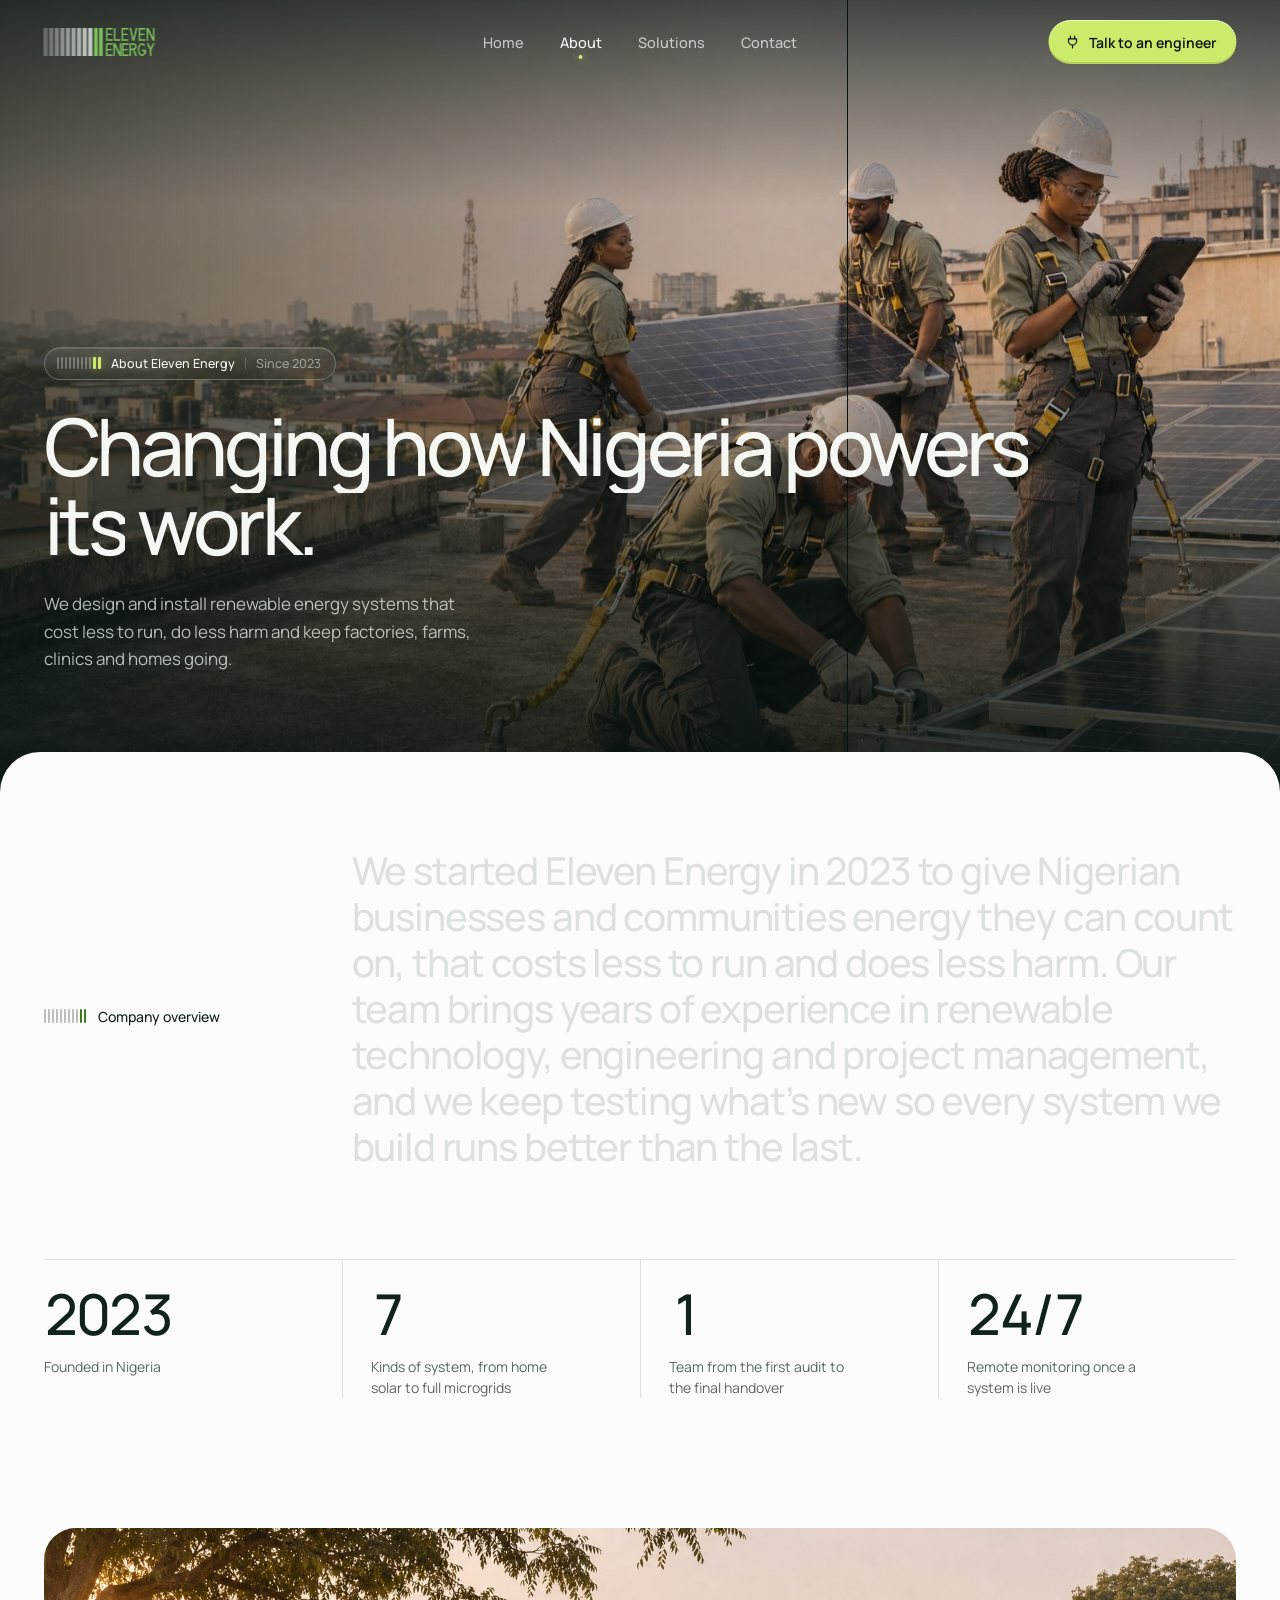
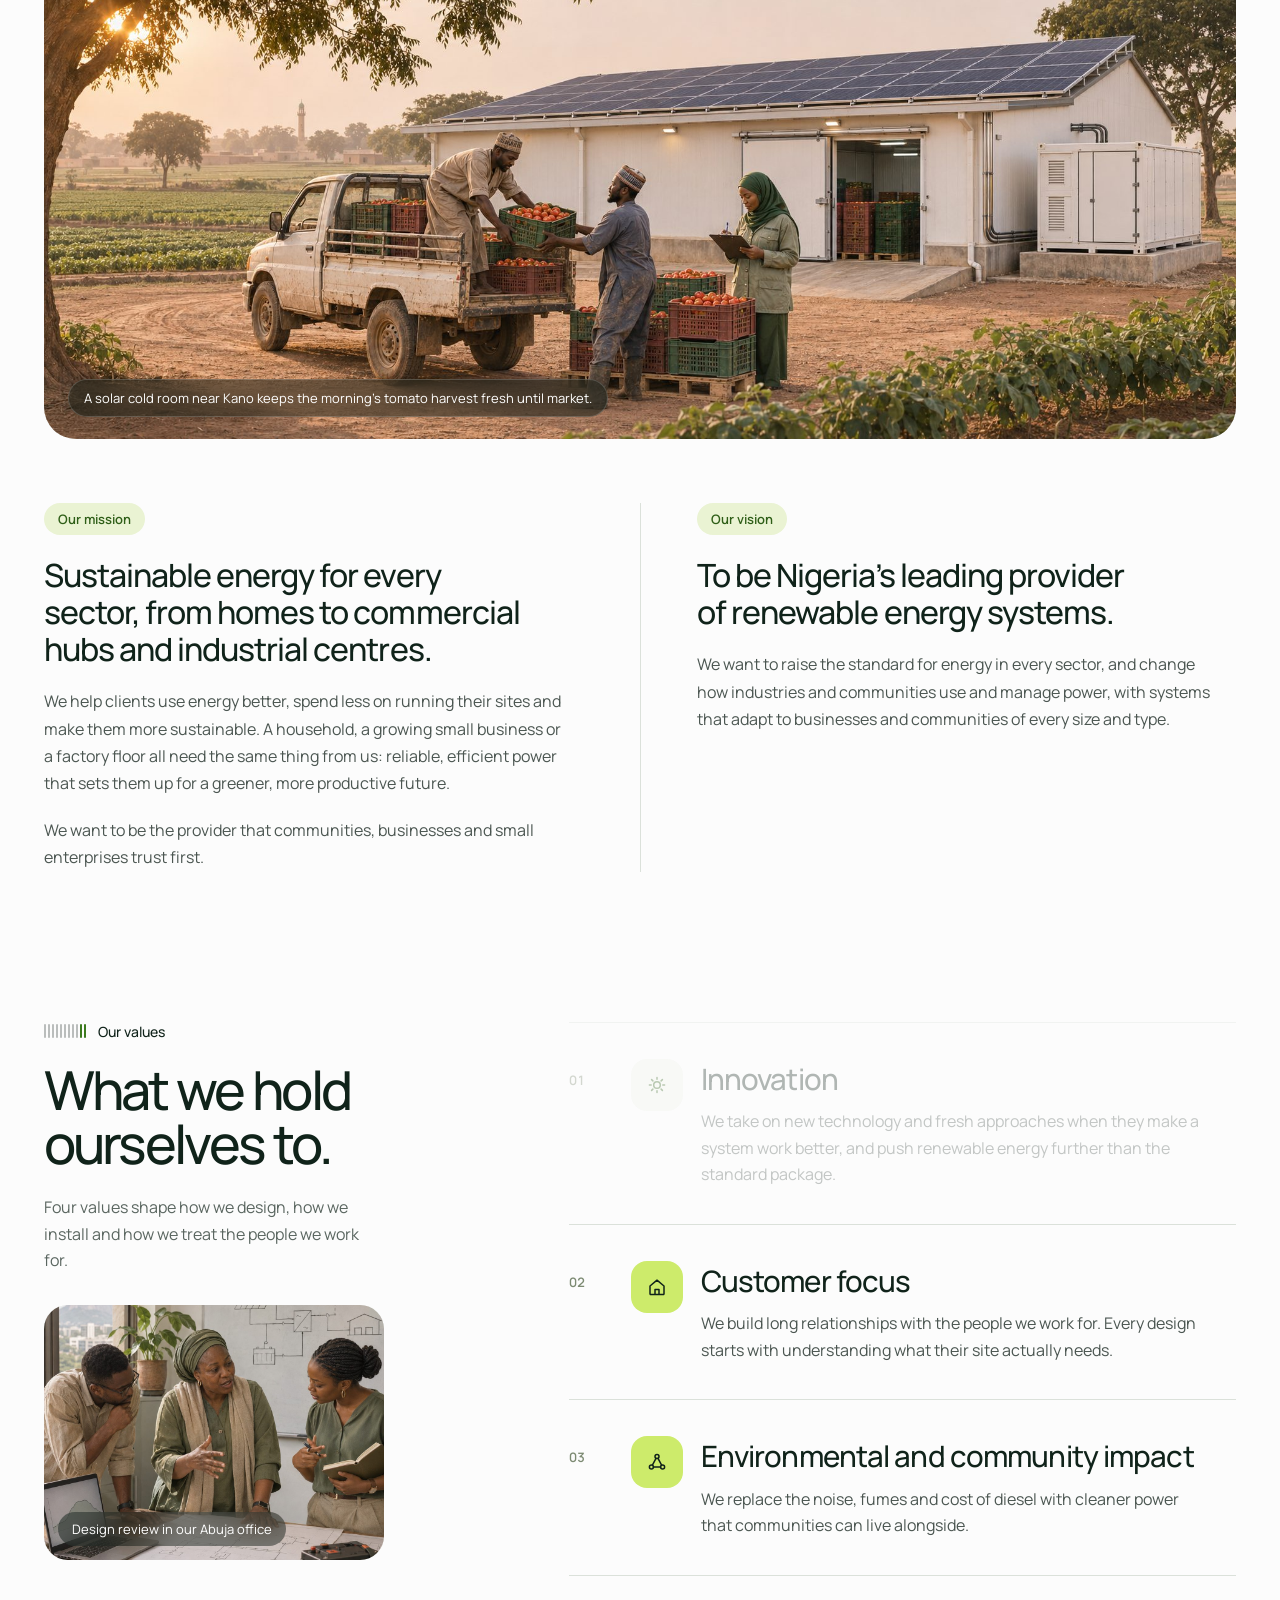
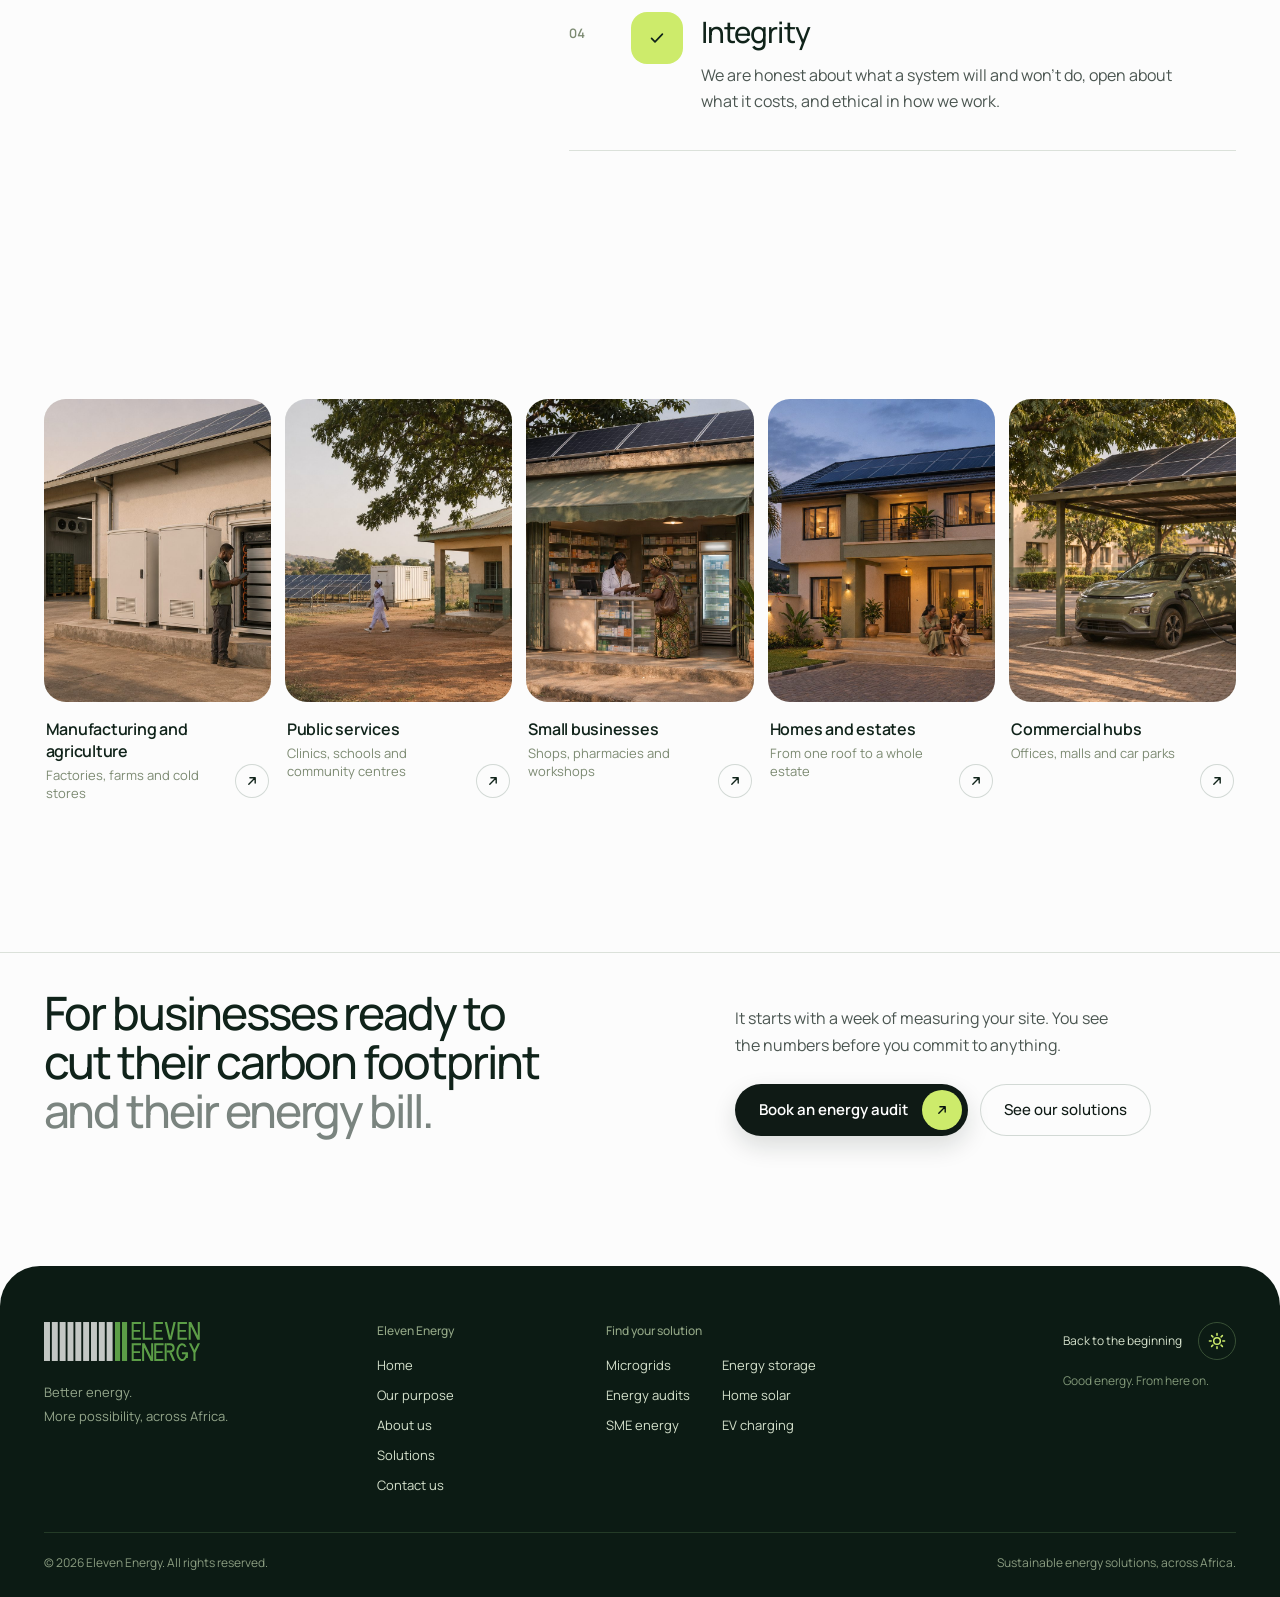
==== about.html @ 8464f704 "Add About and Solutions pages, contact modal and new photography - About page: company overview, mis" ====
<!doctype html>
<html lang="en">
<head>
  <meta charset="utf-8">
  <meta name="viewport" content="width=device-width, initial-scale=1">
  <title>About us · Eleven Energy</title>
  <meta name="description" content="Founded in 2023, Eleven Energy designs and installs renewable energy systems for homes, businesses and public services across Nigeria.">
  <link rel="icon" href="assets/favicon.svg" type="image/svg+xml">
  <link rel="preconnect" href="https://fonts.googleapis.com">
  <link rel="preconnect" href="https://fonts.gstatic.com" crossorigin>
  <link href="https://fonts.googleapis.com/css2?family=Manrope:wght@400;500;600;700&display=swap" rel="stylesheet">
  <link rel="stylesheet" href="styles.css">
</head>
<body class="sub">

  <!-- Icons: one stroke family on a 20px grid -->
  <svg width="0" height="0" style="position:absolute" aria-hidden="true">
    <defs>
      <symbol id="i-sun" viewBox="0 0 20 20"><circle cx="10" cy="10" r="3.3" fill="none" stroke="currentColor" stroke-width="1.5"/><path d="M10 2.4v1.8M10 15.8v1.8M2.4 10h1.8M15.8 10h1.8M4.6 4.6l1.3 1.3M14.1 14.1l1.3 1.3M4.6 15.4l1.3-1.3M14.1 5.9l1.3-1.3" fill="none" stroke="currentColor" stroke-width="1.5" stroke-linecap="round"/></symbol>
      <symbol id="i-battery" viewBox="0 0 20 20"><rect x="2.6" y="5.8" width="13" height="8.4" rx="2.2" fill="none" stroke="currentColor" stroke-width="1.5"/><path d="M17.6 8.7v2.6M5.6 8.6v2.8M8.2 8.6v2.8M10.8 8.6v2.8" stroke="currentColor" stroke-width="1.5" stroke-linecap="round"/></symbol>
      <symbol id="i-home" viewBox="0 0 20 20"><path d="M3 9 10 3.2 17 9v7.8a.8.8 0 0 1-.8.8H3.8a.8.8 0 0 1-.8-.8V9Z M8 17.6v-5h4v5" fill="none" stroke="currentColor" stroke-width="1.5" stroke-linejoin="round"/></symbol>
      <symbol id="i-plug" viewBox="0 0 20 20"><path d="M7.4 2.6v3.6M12.6 2.6v3.6M5 6.2h10v2.6a5 5 0 0 1-10 0V6.2ZM10 13.8v3.6" fill="none" stroke="currentColor" stroke-width="1.5" stroke-linecap="round" stroke-linejoin="round"/></symbol>
      <symbol id="i-grid" viewBox="0 0 20 20"><circle cx="10" cy="4.6" r="2" fill="none" stroke="currentColor" stroke-width="1.5"/><circle cx="4.4" cy="15" r="2" fill="none" stroke="currentColor" stroke-width="1.5"/><circle cx="15.6" cy="15" r="2" fill="none" stroke="currentColor" stroke-width="1.5"/><path d="M9 6.4 5.4 13.2M11 6.4l3.6 6.8M6.4 15h7.2" fill="none" stroke="currentColor" stroke-width="1.5" stroke-linecap="round"/></symbol>
      <symbol id="i-building" viewBox="0 0 20 20"><path d="M3.4 17.4V5.2l6.4-2.6v14.8M9.8 7.4h6.8v10M2.2 17.4h15.6M6 7.6v.01M6 10.4v.01M6 13.2v.01M13 10.4v.01M13 13.2v.01" fill="none" stroke="currentColor" stroke-width="1.5" stroke-linecap="round" stroke-linejoin="round"/></symbol>
      <symbol id="i-clipboard" viewBox="0 0 20 20"><rect x="4" y="3.6" width="12" height="14" rx="2.2" fill="none" stroke="currentColor" stroke-width="1.5"/><path d="M7.4 3.6V2.4h5.2v1.2M7 9.2h6M7 12.4h3.8" fill="none" stroke="currentColor" stroke-width="1.5" stroke-linecap="round"/></symbol>
      <symbol id="i-store" viewBox="0 0 20 20"><path d="M3 7.6 4.4 3h11.2L17 7.6M3 7.6h14M3 7.6a2.3 2.3 0 0 0 4.66 0 2.33 2.33 0 0 0 4.67 0A2.33 2.33 0 0 0 17 7.6M4.2 10v7.4h11.6V10M8.2 17.4v-4h3.6v4" fill="none" stroke="currentColor" stroke-width="1.5" stroke-linecap="round" stroke-linejoin="round"/></symbol>
      <symbol id="i-arrow" viewBox="0 0 20 20"><path d="M6 14 14 6M7.4 6H14v6.6" fill="none" stroke="currentColor" stroke-width="1.7" stroke-linecap="round" stroke-linejoin="round"/></symbol>
      <symbol id="i-chevron" viewBox="0 0 20 20"><path d="m6 8 4 4 4-4" fill="none" stroke="currentColor" stroke-width="1.6" stroke-linecap="round" stroke-linejoin="round"/></symbol>
      <symbol id="i-close" viewBox="0 0 20 20"><path d="m5.5 5.5 9 9M14.5 5.5l-9 9" fill="none" stroke="currentColor" stroke-width="1.6" stroke-linecap="round"/></symbol>
      <symbol id="i-menu" viewBox="0 0 20 20"><path d="M4 7.5h12M4 12.5h8" fill="none" stroke="currentColor" stroke-width="1.6" stroke-linecap="round"/></symbol>
      <symbol id="i-phone" viewBox="0 0 20 20"><path d="M6.2 2.8H4.4a1.4 1.4 0 0 0-1.4 1.5c.6 7 5.7 12.1 12.7 12.7a1.4 1.4 0 0 0 1.5-1.4v-1.8a1 1 0 0 0-.7-1l-2.6-.9a1 1 0 0 0-1.1.3l-1 1.2a10 10 0 0 1-4.6-4.6l1.2-1a1 1 0 0 0 .3-1.1l-.9-2.6a1 1 0 0 0-1-.7Z" fill="none" stroke="currentColor" stroke-width="1.5" stroke-linejoin="round"/></symbol>
      <symbol id="i-chat" viewBox="0 0 20 20"><path d="M10 3.2a6.8 6.8 0 0 0-5.9 10.2L3.2 16.8l3.5-.9A6.8 6.8 0 1 0 10 3.2Z" fill="none" stroke="currentColor" stroke-width="1.5" stroke-linejoin="round"/><path d="M7.6 8.4c.3 1.6 1.9 3.3 3.8 3.9" fill="none" stroke="currentColor" stroke-width="1.5" stroke-linecap="round"/></symbol>
      <symbol id="i-mail" viewBox="0 0 20 20"><rect x="2.8" y="4.4" width="14.4" height="11.2" rx="2.2" fill="none" stroke="currentColor" stroke-width="1.5"/><path d="m3.6 5.6 6.4 5 6.4-5" fill="none" stroke="currentColor" stroke-width="1.5" stroke-linecap="round" stroke-linejoin="round"/></symbol>
      <symbol id="i-check" viewBox="0 0 20 20"><path d="m4.6 10.4 3.4 3.4 7.4-7.6" fill="none" stroke="currentColor" stroke-width="1.7" stroke-linecap="round" stroke-linejoin="round"/></symbol>
    </defs>
  </svg>

  <section class="ph ph--stack" id="top" aria-labelledby="phTitle">
    <div class="ph-art"><img src="assets/about-crew.jpg" alt="An Eleven Energy crew in harnesses installing solar panels on a Lagos rooftop" style="object-position:72% 40%"></div>
    <div class="ph-shade" aria-hidden="true"></div>
    <!-- ── Navigation ── -->
    <header class="nav" id="nav">
      <div class="bar" id="bar">
        <a class="brand" href="index.html" aria-label="Eleven Energy home"><svg class="logo-mark" viewBox="0 0 183.25 46.20" aria-hidden="true" focusable="false">
      <rect x="0.00" y="0" width="7.0" height="46.20" fill="#E2EAE4" fill-opacity="0.30"/>
      <rect x="9.20" y="0" width="7.0" height="46.20" fill="#E2EAE4" fill-opacity="0.36"/>
      <rect x="18.40" y="0" width="7.0" height="46.20" fill="#E2EAE4" fill-opacity="0.43"/>
      <rect x="27.60" y="0" width="7.0" height="46.20" fill="#E2EAE4" fill-opacity="0.49"/>
      <rect x="36.80" y="0" width="7.0" height="46.20" fill="#E2EAE4" fill-opacity="0.56"/>
      <rect x="46.00" y="0" width="7.0" height="46.20" fill="#E2EAE4" fill-opacity="0.62"/>
      <rect x="55.20" y="0" width="7.0" height="46.20" fill="#E2EAE4" fill-opacity="0.69"/>
      <rect x="64.40" y="0" width="7.0" height="46.20" fill="#E2EAE4" fill-opacity="0.76"/>
      <rect x="73.60" y="0" width="7.0" height="46.20" fill="#E2EAE4" fill-opacity="0.82"/>
      <rect x="83.40" y="0" width="6.0" height="46.20" fill="#7CC35E"/>
      <rect x="91.60" y="0" width="6.0" height="46.20" fill="#7CC35E"/>
      <path fill="#7CC35E" d="M103.00,0.00h2.35v21.00h-2.35zM103.00,0.00h11.00v2.35h-11.00zM103.00,9.32h9.80v2.35h-9.80zM103.00,18.65h11.00v2.35h-11.00zM116.10,0.00h2.35v21.00h-2.35zM116.10,18.65h10.50v2.35h-10.50zM128.70,0.00h2.35v21.00h-2.35zM128.70,0.00h11.00v2.35h-11.00zM128.70,9.32h9.80v2.35h-9.80zM128.70,18.65h11.00v2.35h-11.00zM141.80,0.00 L144.45,0.00 L148.30,16.80 L152.15,0.00 L154.80,0.00 L149.82,21.00 L146.77,21.00zM156.90,0.00h2.35v21.00h-2.35zM156.90,0.00h11.00v2.35h-11.00zM156.90,9.32h9.80v2.35h-9.80zM156.90,18.65h11.00v2.35h-11.00zM170.00,0.00h2.35v21.00h-2.35zM180.65,0.00h2.35v21.00h-2.35zM170.00,0.00 L172.95,0.00 L183.00,21.00 L180.05,21.00zM103.00,25.20h2.35v21.00h-2.35zM103.00,25.20h11.00v2.35h-11.00zM103.00,34.53h9.80v2.35h-9.80zM103.00,43.85h11.00v2.35h-11.00zM115.25,25.20h2.35v21.00h-2.35zM125.90,25.20h2.35v21.00h-2.35zM115.25,25.20 L118.20,25.20 L128.25,46.20 L125.30,46.20zM129.50,25.20h2.35v21.00h-2.35zM129.50,25.20h11.00v2.35h-11.00zM129.50,34.53h9.80v2.35h-9.80zM129.50,43.85h11.00v2.35h-11.00zM141.75,25.20h2.35v21.00h-2.35zM147.00,35.92 L149.75,35.92 L154.25,46.20 L151.50,46.20zM166.65,35.90h2.35v6.71h-2.35zM162.05,35.90h6.95v2.35h-6.95zM170.25,25.20 L172.90,25.20 L176.75,33.10 L180.60,25.20 L183.25,25.20 L177.93,36.30 L177.93,46.20 L175.57,46.20 L175.57,36.30z"/>
      <path fill="none" stroke="#7CC35E" stroke-width="2.35" stroke-linejoin="miter" d="M144.10,26.38 H148.19 A4.29,4.29 0 0 1 148.19,34.95 H144.10 M166.39,29.46 A5.58,9.32 0 1 0 167.82,36.70"/>
    </svg></a>

        <nav class="links" id="dock" aria-label="Primary">
          <span class="lens" id="lens" aria-hidden="true"></span>
          <a href="index.html" class="dock-link">Home</a>
          <a href="about.html" class="dock-link is-active" aria-current="page">About</a>
          <a href="solutions.html" class="dock-link">Solutions</a>
          <button class="dock-link" type="button" data-open-modal="contact">Contact</button>
        </nav>

        <div class="nav-end">
          <button class="plug-btn" type="button" data-open-modal="contact"><span class="plug-ico"><svg class="ico ico-16"><use href="#i-plug"/></svg></span><span class="plug-label">Talk to an engineer</span></button>
          <button class="burger" type="button" id="burger" aria-label="Open menu" aria-expanded="false"><svg class="ico"><use href="#i-menu"/></svg></button>
        </div>
      </div>
    </header>

    <div class="ph-copy">
      <div>
        <p class="tag reveal" style="--d:0"><span class="tag-mark" aria-hidden="true"><i></i><i></i><i></i><i></i><i></i><i></i><i></i><i></i><i></i><i></i><i></i></span><span>About Eleven Energy</span><span class="tag-sep" aria-hidden="true"></span><span class="tag-soft">Since 2023</span></p>
        <h1 class="ph-title words" id="phTitle">Changing how Nigeria powers its work.</h1>
      </div>
      <p class="ph-lede reveal" style="--d:3">We design and install renewable energy systems that cost less to run, do less harm and keep factories, farms, clinics and homes going.</p>
    </div>
  </section>
  <main class="page">

    <section class="ab-intro" aria-labelledby="abIntroTitle">
      <div class="wrap">
        <div class="ab-intro-grid">
          <p class="purpose-eyebrow rise"><span class="about-bars" aria-hidden="true"><i></i><i></i><i></i><i></i><i></i><i></i><i></i><i></i><i></i><i></i><i></i></span>Company overview</p>
          <h2 id="abIntroTitle" class="ab-statement scrub">We started Eleven Energy in 2023 to give Nigerian businesses and communities energy they can count on, that costs less to run and does less harm. <span>Our team brings years of experience in renewable technology, engineering and project management, and we keep testing what’s new so every system we build runs better than the last.</span></h2>
        </div>
        <dl class="ab-facts">
          <div class="rise" style="--d:0"><dt>2023</dt><dd>Founded in Nigeria</dd></div><div class="rise" style="--d:1"><dt>7</dt><dd>Kinds of system, from home solar to full microgrids</dd></div><div class="rise" style="--d:2"><dt>1</dt><dd>Team from the first audit to the final handover</dd></div><div class="rise" style="--d:3"><dt>24/7</dt><dd>Remote monitoring once a system is live</dd></div>
        </dl>
      </div>
    </section>

    <section class="ab-mv" aria-label="Mission and vision">
      <div class="wrap">
        <figure class="ab-band rise">
          <img src="assets/about-farm.jpg" alt="Farmers unloading tomato crates at a solar-powered cold-storage hub near Kano" loading="lazy">
          <figcaption>A solar cold room near Kano keeps the morning’s tomato harvest fresh until market.</figcaption>
        </figure>
        <div class="ab-mv-grid">
          <article class="ab-mv-item rise">
            <p class="ab-pill">Our mission</p>
            <h2>Sustainable energy for every sector, from homes to commercial hubs and industrial centres.</h2>
            <p>We help clients use energy better, spend less on running their sites and make them more sustainable. A household, a growing small business or a factory floor all need the same thing from us: reliable, efficient power that sets them up for a greener, more productive future.</p>
            <p>We want to be the provider that communities, businesses and small enterprises trust first.</p>
          </article>
          <article class="ab-mv-item rise" style="--d:1">
            <p class="ab-pill">Our vision</p>
            <h2>To be Nigeria’s leading provider of renewable energy systems.</h2>
            <p>We want to raise the standard for energy in every sector, and change how industries and communities use and manage power, with systems that adapt to businesses and communities of every size and type.</p>
          </article>
        </div>
      </div>
    </section>

    <section class="ab-values" aria-labelledby="abValuesTitle">
      <div class="wrap ab-values-grid">
        <div class="ab-values-head">
          <p class="purpose-eyebrow"><span class="about-bars" aria-hidden="true"><i></i><i></i><i></i><i></i><i></i><i></i><i></i><i></i><i></i><i></i><i></i></span>Our values</p>
          <h2 id="abValuesTitle">What we hold ourselves to.</h2>
          <p>Four values shape how we design, how we install and how we treat the people we work for.</p>
          <figure class="ab-team"><img src="assets/about-office.jpg" alt="Three Eleven Energy engineers working through a solar and battery design in the Abuja office" loading="lazy"><figcaption>Design review in our Abuja office</figcaption></figure>
        </div>
        <ol class="ab-values-list">
          <li class="val"><span class="val-num">01</span><span class="val-ico"><svg class="ico" aria-hidden="true"><use href="#i-sun"/></svg></span><div><h3>Innovation</h3><p>We take on new technology and fresh approaches when they make a system work better, and push renewable energy further than the standard package.</p></div></li><li class="val"><span class="val-num">02</span><span class="val-ico"><svg class="ico" aria-hidden="true"><use href="#i-home"/></svg></span><div><h3>Customer focus</h3><p>We build long relationships with the people we work for. Every design starts with understanding what their site actually needs.</p></div></li><li class="val"><span class="val-num">03</span><span class="val-ico"><svg class="ico" aria-hidden="true"><use href="#i-grid"/></svg></span><div><h3>Environmental and community impact</h3><p>We replace the noise, fumes and cost of diesel with cleaner power that communities can live alongside.</p></div></li><li class="val"><span class="val-num">04</span><span class="val-ico"><svg class="ico" aria-hidden="true"><use href="#i-check"/></svg></span><div><h3>Integrity</h3><p>We are honest about what a system will and won’t do, open about what it costs, and ethical in how we work.</p></div></li>
        </ol>
      </div>
    </section>

    <section class="ab-sectors" aria-labelledby="abSectorsTitle">
      <div class="wrap">
        <div class="ab-sectors-head">
          <h2 id="abSectorsTitle" class="words">Where our work goes.</h2>
          <p class="rise">The same engineers design for a single rooftop and a whole industrial site.</p>
        </div>
      </div>
      <div class="ab-sector-row">
        <a class="ab-sector rise" style="--d:0" href="solutions.html#storage"><span class="ab-sector-img"><img src="assets/sol-storage.jpg" alt="Battery cabinets beside a cold-storage warehouse in Lagos" style="object-position:60% 50%" loading="lazy"></span><span class="ab-sector-txt"><b>Manufacturing and agriculture</b><small>Factories, farms and cold stores</small></span><span class="ab-sector-go" aria-hidden="true"><svg class="ico ico-16" aria-hidden="true"><use href="#i-arrow"/></svg></span></a><a class="ab-sector rise" style="--d:1" href="solutions.html#microgrids"><span class="ab-sector-img"><img src="assets/sol-microgrids.jpg" alt="A rural clinic in northern Nigeria with a solar microgrid" style="object-position:62% 50%" loading="lazy"></span><span class="ab-sector-txt"><b>Public services</b><small>Clinics, schools and community centres</small></span><span class="ab-sector-go" aria-hidden="true"><svg class="ico ico-16" aria-hidden="true"><use href="#i-arrow"/></svg></span></a><a class="ab-sector rise" style="--d:2" href="solutions.html#sme"><span class="ab-sector-img"><img src="assets/sol-sme.jpg" alt="A pharmacy in Ibadan running on rooftop solar" style="object-position:62% 50%" loading="lazy"></span><span class="ab-sector-txt"><b>Small businesses</b><small>Shops, pharmacies and workshops</small></span><span class="ab-sector-go" aria-hidden="true"><svg class="ico ico-16" aria-hidden="true"><use href="#i-arrow"/></svg></span></a><a class="ab-sector rise" style="--d:3" href="solutions.html#home"><span class="ab-sector-img"><img src="assets/sol-home.jpg" alt="A family home in Lekki with rooftop solar at dusk" style="object-position:50% 50%" loading="lazy"></span><span class="ab-sector-txt"><b>Homes and estates</b><small>From one roof to a whole estate</small></span><span class="ab-sector-go" aria-hidden="true"><svg class="ico ico-16" aria-hidden="true"><use href="#i-arrow"/></svg></span></a><a class="ab-sector rise" style="--d:4" href="solutions.html#ev"><span class="ab-sector-img"><img src="assets/sol-ev.jpg" alt="An electric car charging under a solar carport in Abuja" style="object-position:55% 50%" loading="lazy"></span><span class="ab-sector-txt"><b>Commercial hubs</b><small>Offices, malls and car parks</small></span><span class="ab-sector-go" aria-hidden="true"><svg class="ico ico-16" aria-hidden="true"><use href="#i-arrow"/></svg></span></a>
      </div>
    </section>

    <section class="pg-cta" aria-labelledby="abCtaTitle">
      <div class="wrap pg-cta-grid">
        <h2 id="abCtaTitle">For businesses ready to cut their carbon footprint <span>and their energy bill.</span></h2>
        <div class="pg-cta-actions">
          <p>It starts with a week of measuring your site. You see the numbers before you commit to anything.</p>
          <div>
            <button class="btn-ink" type="button" data-open-modal="audit">Book an energy audit<span class="btn-ink-dot"><svg class="ico ico-16" aria-hidden="true"><use href="#i-arrow"/></svg></span></button>
            <a class="btn-line" href="solutions.html">See our solutions</a>
          </div>
        </div>
      </div>
    </section>
  </main>

  <!-- ── Footer ── -->
  <div class="page-close">
    <footer class="site-footer" aria-label="Site footer">
      <div class="footer-main">
        <div class="footer-brand"><a href="index.html" aria-label="Eleven Energy home"><img src="assets/eleven-energy-logo.svg" width="183" height="46" alt="Eleven Energy" loading="lazy"></a><p>Better energy.<br>More possibility, across Africa.</p></div>
        <nav class="footer-nav" aria-label="Company"><h3>Eleven Energy</h3><a href="index.html">Home</a><a href="index.html#commitment">Our purpose</a><a href="about.html">About us</a><a href="solutions.html">Solutions</a><button type="button" data-open-modal="contact">Contact us</button></nav>
        <nav class="footer-nav footer-solutions" aria-label="Energy solutions"><h3>Find your solution</h3><div><a href="solutions.html#microgrids">Microgrids</a><a href="solutions.html#storage">Energy storage</a><a href="solutions.html#audits">Energy audits</a><a href="solutions.html#home">Home solar</a><a href="solutions.html#sme">SME energy</a><a href="solutions.html#ev">EV charging</a></div></nav>
        <div class="footer-return"><a href="#top"><span>Back to the beginning</span><span class="footer-return-icon" aria-hidden="true"><svg class="ico"><use href="#i-sun"/></svg></span></a><p>Good energy. From here on.</p></div>
      </div>
      <div class="footer-bottom"><p>© <span id="copyrightYear">2026</span> Eleven Energy. All rights reserved.</p><span>Sustainable energy solutions, across Africa.</span></div>
    </footer>
  </div>

  <!-- ── Mobile menu ── -->
  <div class="sheet" id="sheet" hidden>
    <div class="sheet-head">
      <span class="brand"><svg class="logo-mark" viewBox="0 0 183.25 46.20" aria-hidden="true" focusable="false">
      <rect x="0.00" y="0" width="7.0" height="46.20" fill="#E2EAE4" fill-opacity="0.30"/>
      <rect x="9.20" y="0" width="7.0" height="46.20" fill="#E2EAE4" fill-opacity="0.36"/>
      <rect x="18.40" y="0" width="7.0" height="46.20" fill="#E2EAE4" fill-opacity="0.43"/>
      <rect x="27.60" y="0" width="7.0" height="46.20" fill="#E2EAE4" fill-opacity="0.49"/>
      <rect x="36.80" y="0" width="7.0" height="46.20" fill="#E2EAE4" fill-opacity="0.56"/>
      <rect x="46.00" y="0" width="7.0" height="46.20" fill="#E2EAE4" fill-opacity="0.62"/>
      <rect x="55.20" y="0" width="7.0" height="46.20" fill="#E2EAE4" fill-opacity="0.69"/>
      <rect x="64.40" y="0" width="7.0" height="46.20" fill="#E2EAE4" fill-opacity="0.76"/>
      <rect x="73.60" y="0" width="7.0" height="46.20" fill="#E2EAE4" fill-opacity="0.82"/>
      <rect x="83.40" y="0" width="6.0" height="46.20" fill="#7CC35E"/>
      <rect x="91.60" y="0" width="6.0" height="46.20" fill="#7CC35E"/>
      <path fill="#7CC35E" d="M103.00,0.00h2.35v21.00h-2.35zM103.00,0.00h11.00v2.35h-11.00zM103.00,9.32h9.80v2.35h-9.80zM103.00,18.65h11.00v2.35h-11.00zM116.10,0.00h2.35v21.00h-2.35zM116.10,18.65h10.50v2.35h-10.50zM128.70,0.00h2.35v21.00h-2.35zM128.70,0.00h11.00v2.35h-11.00zM128.70,9.32h9.80v2.35h-9.80zM128.70,18.65h11.00v2.35h-11.00zM141.80,0.00 L144.45,0.00 L148.30,16.80 L152.15,0.00 L154.80,0.00 L149.82,21.00 L146.77,21.00zM156.90,0.00h2.35v21.00h-2.35zM156.90,0.00h11.00v2.35h-11.00zM156.90,9.32h9.80v2.35h-9.80zM156.90,18.65h11.00v2.35h-11.00zM170.00,0.00h2.35v21.00h-2.35zM180.65,0.00h2.35v21.00h-2.35zM170.00,0.00 L172.95,0.00 L183.00,21.00 L180.05,21.00zM103.00,25.20h2.35v21.00h-2.35zM103.00,25.20h11.00v2.35h-11.00zM103.00,34.53h9.80v2.35h-9.80zM103.00,43.85h11.00v2.35h-11.00zM115.25,25.20h2.35v21.00h-2.35zM125.90,25.20h2.35v21.00h-2.35zM115.25,25.20 L118.20,25.20 L128.25,46.20 L125.30,46.20zM129.50,25.20h2.35v21.00h-2.35zM129.50,25.20h11.00v2.35h-11.00zM129.50,34.53h9.80v2.35h-9.80zM129.50,43.85h11.00v2.35h-11.00zM141.75,25.20h2.35v21.00h-2.35zM147.00,35.92 L149.75,35.92 L154.25,46.20 L151.50,46.20zM166.65,35.90h2.35v6.71h-2.35zM162.05,35.90h6.95v2.35h-6.95zM170.25,25.20 L172.90,25.20 L176.75,33.10 L180.60,25.20 L183.25,25.20 L177.93,36.30 L177.93,46.20 L175.57,46.20 L175.57,36.30z"/>
      <path fill="none" stroke="#7CC35E" stroke-width="2.35" stroke-linejoin="miter" d="M144.10,26.38 H148.19 A4.29,4.29 0 0 1 148.19,34.95 H144.10 M166.39,29.46 A5.58,9.32 0 1 0 167.82,36.70"/>
    </svg></span>
      <button class="glass-btn glass-btn-icon" type="button" data-close aria-label="Close menu"><svg class="ico"><use href="#i-close"/></svg></button>
    </div>
    <nav class="sheet-nav" aria-label="Mobile">
      <a href="index.html">Home</a>
      <a href="about.html">About</a>
      <a href="solutions.html">Solutions</a>
      <button type="button" data-open-modal="contact">Contact</button>
    </nav>
    <button class="btn-volt btn-block" type="button" data-open-modal="audit">Book an energy audit<span class="btn-volt-dot"><svg class="ico ico-16"><use href="#i-arrow"/></svg></span></button>
  </div>

  <!-- ── Solution drawer ── -->
  <div class="scrim" id="scrim" hidden></div>
  <aside class="drawer" id="drawer" aria-hidden="true" aria-labelledby="drawerTitle" role="dialog" aria-modal="true">
    <div class="drawer-head">
      <span class="drawer-eyebrow" id="drawerEyebrow"></span>
      <button class="glass-btn glass-btn-icon glass-btn-sm" type="button" data-close aria-label="Close"><svg class="ico"><use href="#i-close"/></svg></button>
    </div>
    <div class="drawer-body">
      <div class="drawer-badge" id="drawerBadge"></div>
      <h2 id="drawerTitle"></h2>
      <p class="drawer-lede" id="drawerLede"></p>
      <div class="drawer-stats" id="drawerStats"></div>
      <h3>What we install</h3>
      <ul class="drawer-list" id="drawerList"></ul>
      <h3>Where it works best</h3>
      <div class="drawer-sites" id="drawerSites"></div>
    </div>
    <div class="drawer-foot">
      <button class="btn-volt btn-block" type="button" id="drawerCta"><span>Book an energy audit</span><span class="btn-volt-dot"><svg class="ico ico-16"><use href="#i-arrow"/></svg></span></button>
    </div>
  </aside>

  <!-- ── Get in touch: the same sentence form, in a modal ── -->
  <div class="tmodal" id="talkModal" role="dialog" aria-modal="true" aria-labelledby="tmTitle" aria-hidden="true">
    <div class="tm-card talk-host">
      <div class="tm-head">
        <p class="purpose-eyebrow" id="tmTitle"><span class="about-bars" aria-hidden="true"><i></i><i></i><i></i><i></i><i></i><i></i><i></i><i></i><i></i><i></i><i></i></span>Talk to an engineer</p>
        <button class="tm-close" type="button" data-close aria-label="Close"><svg class="ico" aria-hidden="true"><use href="#i-close"/></svg></button>
      </div>
      <p class="tm-about" hidden><span>Enquiry about</span><b></b></p>
        <form class="talk-form" novalidate>
          <fieldset class="talk-topics">
            <legend>What’s this about?</legend>
            <div class="talk-pills"><label><input type="radio" name="topic" value="project" checked><span>A new site</span></label><label><input type="radio" name="topic" value="audit"><span>An energy audit</span></label><label><input type="radio" name="topic" value="support"><span>A system we have</span></label><label><input type="radio" name="topic" value="partner"><span>Partnerships</span></label><label><input type="radio" name="topic" value="press"><span>Press</span></label><label><input type="radio" name="topic" value="other"><span>Something else</span></label></div>
          </fieldset>
          <p class="talk-sentence">
            Hi, I’m <label class="blank"><span class="visually-hidden">Your name</span><input name="name" type="text" autocomplete="name" placeholder="your name" data-req></label>.
            <span class="talk-part" data-topic="project">We need steady power for a <span class="blank blank-pick" data-pick><button class="pick-btn" type="button" aria-haspopup="listbox" aria-expanded="false" aria-label="What are we powering: business"><span class="pick-val">business</span><svg class="ico ico-16" aria-hidden="true"><use href="#i-chevron"/></svg></button><span class="pick-list" role="listbox" tabindex="-1" aria-label="What are we powering" hidden><span class="pick-opt" role="option" id="tm-pk-p_site-0" data-value="business" aria-selected="true"><span>business</span><svg class="ico ico-16" aria-hidden="true"><use href="#i-check"/></svg></span><span class="pick-opt" role="option" id="tm-pk-p_site-1" data-value="school" aria-selected="false"><span>school</span><svg class="ico ico-16" aria-hidden="true"><use href="#i-check"/></svg></span><span class="pick-opt" role="option" id="tm-pk-p_site-2" data-value="clinic" aria-selected="false"><span>clinic</span><svg class="ico ico-16" aria-hidden="true"><use href="#i-check"/></svg></span><span class="pick-opt" role="option" id="tm-pk-p_site-3" data-value="home" aria-selected="false"><span>home</span><svg class="ico ico-16" aria-hidden="true"><use href="#i-check"/></svg></span><span class="pick-opt" role="option" id="tm-pk-p_site-4" data-value="estate" aria-selected="false"><span>estate</span><svg class="ico ico-16" aria-hidden="true"><use href="#i-check"/></svg></span><span class="pick-opt" role="option" id="tm-pk-p_site-5" data-value="community" aria-selected="false"><span>community</span><svg class="ico ico-16" aria-hidden="true"><use href="#i-check"/></svg></span></span><input type="hidden" name="p_site" value="business"></span> in <label class="blank"><span class="visually-hidden">Where is the site</span><input name="p_loc" type="text" placeholder="town or city" data-req></label>, and the trouble is <label class="blank"><span class="visually-hidden">What keeps going wrong (optional)</span><input name="p_note" type="text" placeholder="the grid drops every evening"></label>.</span>
            <span class="talk-part" data-topic="audit" hidden>I’d like an engineer to audit our <span class="blank blank-pick" data-pick><button class="pick-btn" type="button" aria-haspopup="listbox" aria-expanded="false" aria-label="What should we audit: factory"><span class="pick-val">factory</span><svg class="ico ico-16" aria-hidden="true"><use href="#i-chevron"/></svg></button><span class="pick-list" role="listbox" tabindex="-1" aria-label="What should we audit" hidden><span class="pick-opt" role="option" id="tm-pk-a_site-0" data-value="factory" aria-selected="true"><span>factory</span><svg class="ico ico-16" aria-hidden="true"><use href="#i-check"/></svg></span><span class="pick-opt" role="option" id="tm-pk-a_site-1" data-value="office" aria-selected="false"><span>office</span><svg class="ico ico-16" aria-hidden="true"><use href="#i-check"/></svg></span><span class="pick-opt" role="option" id="tm-pk-a_site-2" data-value="school" aria-selected="false"><span>school</span><svg class="ico ico-16" aria-hidden="true"><use href="#i-check"/></svg></span><span class="pick-opt" role="option" id="tm-pk-a_site-3" data-value="clinic" aria-selected="false"><span>clinic</span><svg class="ico ico-16" aria-hidden="true"><use href="#i-check"/></svg></span><span class="pick-opt" role="option" id="tm-pk-a_site-4" data-value="hotel" aria-selected="false"><span>hotel</span><svg class="ico ico-16" aria-hidden="true"><use href="#i-check"/></svg></span><span class="pick-opt" role="option" id="tm-pk-a_site-5" data-value="home" aria-selected="false"><span>home</span><svg class="ico ico-16" aria-hidden="true"><use href="#i-check"/></svg></span></span><input type="hidden" name="a_site" value="factory"></span> in <label class="blank"><span class="visually-hidden">Where is the site</span><input name="a_loc" type="text" placeholder="town or city" data-req></label>. The best time to visit is <label class="blank"><span class="visually-hidden">Best time to visit (optional)</span><input name="a_when" type="text" placeholder="any weekday next month"></label>.</span>
            <span class="talk-part" data-topic="support" hidden>We have an Eleven Energy system at <label class="blank"><span class="visually-hidden">Which site</span><input name="s_site" type="text" placeholder="site name or address" data-req></label>, and since <label class="blank"><span class="visually-hidden">Since when (optional)</span><input name="s_since" type="text" placeholder="Tuesday"></label> it’s been <label class="blank"><span class="visually-hidden">What is happening</span><input name="s_issue" type="text" placeholder="showing a battery fault" data-req></label>.</span>
            <span class="talk-part" data-topic="partner" hidden>I’m with <label class="blank"><span class="visually-hidden">Your organisation</span><input name="r_org" type="text" placeholder="organisation" data-req></label>, and we’d like to work with you on <label class="blank"><span class="visually-hidden">What you have in mind</span><input name="r_idea" type="text" placeholder="solar for 40 clinics" data-req></label>.</span>
            <span class="talk-part" data-topic="press" hidden>I write for <label class="blank"><span class="visually-hidden">Publication</span><input name="m_pub" type="text" placeholder="publication" data-req></label> and I’m working on <label class="blank"><span class="visually-hidden">The story</span><input name="m_story" type="text" placeholder="a story on rural solar" data-req></label>. My deadline is <label class="blank"><span class="visually-hidden">Deadline (optional)</span><input name="m_when" type="text" placeholder="Friday"></label>.</span>
            <span class="talk-part" data-topic="other" hidden>I have a question about <label class="blank"><span class="visually-hidden">Your question</span><input name="o_q" type="text" placeholder="anything at all" data-req></label>.</span>
            Reach me on <label class="blank"><span class="visually-hidden">Phone or email</span><input name="reach" type="text" autocomplete="tel" placeholder="phone or email" data-req></label>.
          </p>
          <input type="hidden" name="interest" value="">
          <div class="talk-send">
            <button class="btn-ink" type="submit"><span class="talk-submit">Send to an engineer</span><span class="btn-ink-dot"><svg class="ico ico-16" aria-hidden="true"><use href="#i-arrow"/></svg></span></button>
            <p class="talk-err" role="alert" hidden>Fill in the underlined gaps so we know who to call back.</p>
          </div>
          <div class="talk-done" hidden>
            <p class="talk-sentence talk-done-text"></p>
            <button class="talk-again" type="button">Write another message</button>
          </div>
        </form>
      <div class="tm-foot">
        <div class="tm-who"><span class="talk-who-team">Goes to an engineer</span><p class="talk-who-text">An engineer, not a sales rep. They’ll reply within one working day.</p></div>
        <ul class="tm-lines">
          <li><svg class="ico ico-16" aria-hidden="true"><use href="#i-phone"/></svg><a href="tel:+2349010001111">+234 901 000 1111</a></li>
          <li><svg class="ico ico-16" aria-hidden="true"><use href="#i-chat"/></svg><a href="https://wa.me/2349010001111" target="_blank" rel="noopener">WhatsApp</a></li>
          <li><svg class="ico ico-16" aria-hidden="true"><use href="#i-mail"/></svg><a href="mailto:hello@elevenenergy.com">hello@elevenenergy.com</a></li>
        </ul>
      </div>
    </div>
  </div>

  <script src="script.js"></script>
</body>
</html>
---- styles.css ----
/* Eleven Energy · hero (v2, dark)
   One idea per layer: the photograph carries the mood, the copy stays short,
   and the glass pieces borrow the logo's charge bars as their signature. */

:root {
  --night: #07130F;
  --night-2: #0C1A15;
  --ink: #F4F7F2;
  --ink-2: rgba(236, 243, 238, 0.74);
  --ink-3: rgba(222, 233, 226, 0.54);
  --volt: #CDEB6B;

  --line: rgba(128, 156, 142, 0.5);          /* strokes: colour at 50% */
  --glass-top: rgba(255, 255, 255, 0.11);
  --glass-bottom: rgba(255, 255, 255, 0.035);
  --glass-solid: rgba(11, 24, 19, 0.86);
  --glass-edge: inset 0 1px 0 rgba(255, 255, 255, 0.14), inset 0 -12px 24px rgba(0, 0, 0, 0.14);

  --r-pill: 999px;
  --gutter: clamp(16px, 3.4vw, 48px);
  --font: "Manrope", system-ui, -apple-system, "Segoe UI", sans-serif;
  --ease: cubic-bezier(.2, .8, .2, 1);
}

*, *::before, *::after { box-sizing: border-box; }
html, body { margin: 0; }
body {
  font-family: var(--font);
  color: var(--ink);
  background: #FCFCFC;
  -webkit-font-smoothing: antialiased;
  overflow-x: hidden;
}
button { font: inherit; color: inherit; background: none; border: 0; padding: 0; cursor: pointer; }
a { color: inherit; text-decoration: none; }
img { display: block; max-width: 100%; }
.num { font-variant-numeric: tabular-nums; letter-spacing: -0.01em; }
.ico { width: 20px; height: 20px; flex: none; }
.ico-14 { width: 14px; height: 14px; }
.ico-16 { width: 16px; height: 16px; }
:focus-visible { outline: 2px solid var(--volt); outline-offset: 3px; border-radius: 10px; }

/* ───────── Frame ───────── */

.hero {
  --tail: 170px;
  position: relative; z-index: 2;
  min-height: calc(max(100svh, 680px) + var(--tail));
  overflow: hidden;
  isolation: isolate;
  /* night behind the photo, paper behind the fade, so no dark seam can show where the hero ends */
  background: linear-gradient(180deg, var(--night) 0%, var(--night) 60%, #FCFCFC 60%);
}
.hero-art { position: absolute; inset: 0; z-index: -2; }
.hero-art img { width: 100%; height: 100%; object-fit: cover; object-position: 50% 4%; user-select: none; }
.hero-shade {
  position: absolute; inset: 0; z-index: -1; pointer-events: none;
  background:
    linear-gradient(180deg, rgba(7, 19, 15, 0.62) 0%, rgba(7, 19, 15, 0.2) 22%, rgba(7, 19, 15, 0) 40%),
    radial-gradient(56% 34% at 50% 30%, rgba(7, 19, 15, 0.38) 0%, rgba(7, 19, 15, 0) 100%);
}
.hero-fade {
  position: absolute; left: 0; right: 0; bottom: 0; z-index: -1; pointer-events: none;
  height: calc(var(--tail) + 110px);
  background: linear-gradient(180deg,
    rgba(252, 252, 252, 0) 0%, rgba(252, 252, 252, 0.013) 8.1%, rgba(252, 252, 252, 0.049) 15.5%,
    rgba(252, 252, 252, 0.104) 22.5%, rgba(252, 252, 252, 0.175) 29%, rgba(252, 252, 252, 0.259) 35.3%,
    rgba(252, 252, 252, 0.352) 41.2%, rgba(252, 252, 252, 0.45) 47.1%, rgba(252, 252, 252, 0.55) 52.9%,
    rgba(252, 252, 252, 0.648) 58.8%, rgba(252, 252, 252, 0.741) 64.7%, rgba(252, 252, 252, 0.825) 71%,
    rgba(252, 252, 252, 0.896) 77.5%, rgba(252, 252, 252, 0.951) 84.5%, rgba(252, 252, 252, 0.987) 91.9%,
    #FCFCFC 95%, #FCFCFC 100%);
}

/* ───────── Navigation ─────────
   At the top of the page the nav is just type over the photo. Once the visitor
   scrolls, the bar draws in from the edges and settles into a floating glass
   capsule that stays with them. */

.nav { position: relative; z-index: 30; height: 84px; }
.bar {
  position: fixed; top: 0; left: 50%;
  width: min(1240px, calc(100% - 2 * var(--gutter)));
  height: 84px; padding: 0;
  display: grid; grid-template-columns: 1fr auto 1fr; align-items: center;
  border-radius: 999px;
  transform: translateX(-50%);
  transition: width .75s var(--ease), height .55s var(--ease), top .55s var(--ease), padding .75s var(--ease);
}
/* the glass capsule lives on its own layer so it can fade and settle independently */
.bar::before {
  content: ""; position: absolute; inset: 0; z-index: -1;
  border-radius: inherit;
  background:
    radial-gradient(90% 160% at 50% -60%, rgba(255, 255, 255, 0.1), rgba(255, 255, 255, 0) 60%),
    linear-gradient(180deg, rgba(16, 32, 26, 0.74), rgba(8, 19, 15, 0.8));
  border: 1px solid var(--line);
  box-shadow: inset 0 1px 0 rgba(255, 255, 255, 0.1), 0 18px 44px rgba(0, 0, 0, 0.36), 0 2px 6px rgba(0, 0, 0, 0.2);
  -webkit-backdrop-filter: blur(24px) saturate(170%);
          backdrop-filter: blur(24px) saturate(170%);
  opacity: 0;
  transform: scale(.96, .8);
  transition: opacity .45s ease, transform .75s var(--ease);
  pointer-events: none;
}
.nav.is-scrolled .bar {
  top: 12px; height: 60px;
  width: min(860px, calc(100% - 32px));
  padding: 0 8px 0 24px;
}
.nav.is-scrolled .bar::before { opacity: 1; transform: none; }
/* over the light page the capsule turns to frosted white */
.bar::after {
  content: ""; position: absolute; inset: 0; z-index: -1;
  border-radius: inherit;
  background: linear-gradient(180deg, rgba(255, 255, 255, 0.86), rgba(249, 250, 249, 0.78));
  border: 1px solid rgba(170, 184, 176, 0.5);
  box-shadow: inset 0 1px 0 #fff, 0 16px 40px rgba(15, 26, 21, 0.1), 0 1px 3px rgba(15, 26, 21, 0.06);
  -webkit-backdrop-filter: blur(24px) saturate(160%);
          backdrop-filter: blur(24px) saturate(160%);
  opacity: 0; transition: opacity .45s ease;
  pointer-events: none;
}
.nav.is-scrolled.is-light .bar::after { opacity: 1; }
.nav.is-scrolled.is-light .bar::before { opacity: 0; }
.nav.is-light .dock-link { color: #4B5651; }
.nav.is-light .dock-link:hover, .nav.is-light .dock-link[aria-expanded="true"], .nav.is-light .dock-link.is-active { color: #0F1A15; }
.nav.is-light .dock-link.is-active::after { background: #3C7A1E; box-shadow: none; }
.nav.is-light .lens { background: rgba(15, 26, 21, 0.05); }
.logo-mark rect, .logo-mark path { transition: fill .45s ease; }
.nav.is-light .logo-mark [fill="#E2EAE4"] { fill: #0F1A15; }
.nav.is-light .logo-mark [fill="#7CC35E"] { fill: #3C8A22; }
.nav.is-light .burger { color: #0F1A15; background: rgba(15, 26, 21, 0.05); }
.dock-link, .burger { transition: color .35s, background .35s; }

.brand { justify-self: start; display: inline-flex; }
.logo-mark { height: 28px; width: auto; display: block; transition: height .55s var(--ease); }
.nav.is-scrolled .logo-mark { height: 24px; }

.links { position: relative; display: flex; align-items: center; gap: 2px; }
.lens {
  position: absolute; top: 0; left: 0; width: 0; height: 0;
  border-radius: 13px;
  background: rgba(255, 255, 255, 0.07);
  opacity: 0;
  transition: left .4s var(--ease), width .4s var(--ease), opacity .25s;
  pointer-events: none;
}
.lens.is-on { opacity: 1; }
.dock-link {
  position: relative; z-index: 1;
  display: inline-flex; align-items: center; gap: 4px;
  height: 40px; padding: 0 17px;
  border-radius: 13px;
  font-size: 14.5px; font-weight: 500;
  color: var(--ink-2);
  transition: color .25s;
  white-space: nowrap;
}
.dock-link:hover, .dock-link[aria-expanded="true"], .dock-link.is-active { color: var(--ink); }
/* current page: one small lit point under the word */
.dock-link.is-active::after {
  content: ""; position: absolute; left: 50%; bottom: 3px;
  width: 4px; height: 4px; margin-left: -2px; border-radius: 50%;
  background: var(--volt); box-shadow: 0 0 8px rgba(205, 235, 107, 0.8);
}
.dock-link .chev { opacity: .6; transition: transform .25s var(--ease); }
.dock-link[aria-expanded="true"] .chev { transform: rotate(180deg); }

.nav-end { justify-self: end; display: flex; align-items: center; gap: 8px; }
.plug-btn {
  display: inline-flex; align-items: center; gap: 9px;
  height: 44px; padding: 0 20px 0 16px;
  border-radius: var(--r-pill);
  font-size: 14px; font-weight: 600; color: var(--night);
  background: var(--volt);
  box-shadow: inset 0 1px 0 rgba(255, 255, 255, 0.55), inset 0 -2px 0 rgba(60, 80, 10, 0.18);
  white-space: nowrap;
  transition: height .55s var(--ease), box-shadow .3s;
}
.plug-btn:hover { box-shadow: inset 0 1px 0 rgba(255, 255, 255, 0.55), inset 0 -2px 0 rgba(60, 80, 10, 0.18), 0 10px 28px rgba(205, 235, 107, 0.24); }
.nav.is-scrolled .plug-btn { height: 44px; }
.plug-ico { display: grid; place-items: center; transition: transform .35s var(--ease); }
.plug-btn:hover .plug-ico { transform: rotate(-18deg); }
.burger {
  display: none; width: 44px; height: 44px; border-radius: 50%;
  place-items: center; color: var(--ink);
  background: linear-gradient(180deg, var(--glass-top), var(--glass-bottom));
  border: 1px solid var(--line);
  box-shadow: var(--glass-edge);
}
.nav.is-scrolled .burger { background: rgba(255, 255, 255, 0.06); border-color: transparent; box-shadow: none; }

/* shared small glass button (drawer / modal close, done state) */
.glass-btn {
  display: inline-flex; align-items: center; justify-content: center; gap: 8px;
  height: 44px; padding: 0 20px;
  border-radius: var(--r-pill);
  font-size: 14px; font-weight: 500; color: var(--ink);
  background: linear-gradient(180deg, var(--glass-top), var(--glass-bottom));
  border: 1px solid var(--line);
  box-shadow: var(--glass-edge);
  transition: background .25s;
  white-space: nowrap;
}
.glass-btn:hover { background: linear-gradient(180deg, rgba(255, 255, 255, 0.18), rgba(255, 255, 255, 0.07)); }
.glass-btn-icon { width: 44px; padding: 0; }
.glass-btn-sm { width: 36px; height: 36px; }

/* Solutions popover */
.dock-drop { position: relative; }
.menu {
  position: absolute; top: calc(100% + 24px); left: 50%;
  width: 340px; transform: translateX(-50%);
  display: grid; gap: 2px; padding: 6px;
  border-radius: 22px;
  background: var(--glass-solid);
  border: 1px solid var(--line);
  box-shadow: var(--glass-edge), 0 24px 60px rgba(0, 0, 0, 0.45);
  -webkit-backdrop-filter: blur(24px) saturate(160%);
          backdrop-filter: blur(24px) saturate(160%);
  animation: pop .22s var(--ease);
}
.menu[hidden] { display: none; }
@keyframes pop { from { opacity: 0; transform: translate(-50%, -6px); } }
.menu-item { display: flex; gap: 14px; align-items: center; text-align: left; padding: 10px 12px; border-radius: 16px; transition: background .15s; }
.menu-item .ico { color: var(--volt); width: 18px; height: 18px; }
.menu-item:hover { background: rgba(255, 255, 255, 0.06); }
.menu-item b { display: block; font-size: 14px; font-weight: 600; }
.menu-item small { display: block; margin-top: 1px; font-size: 12.5px; color: var(--ink-3); }

/* ───────── Copy ───────── */

.hero-copy {
  position: relative; z-index: 5;
  display: flex; flex-direction: column; align-items: center; text-align: center;
  padding: clamp(44px, 6.8vh, 76px) var(--gutter) 0;
}

/* Tag: the logo's eleven bars, charging, in a glass capsule */
.tag {
  display: inline-flex; align-items: center; gap: 12px;
  height: 33px; margin: 0 0 26px; padding: 0 14px 0 12px; gap: 10px;
  border-radius: var(--r-pill);
  background: linear-gradient(180deg, var(--glass-top), var(--glass-bottom));
  border: 1px solid var(--line);
  box-shadow: var(--glass-edge);
  -webkit-backdrop-filter: blur(18px) saturate(160%);
          backdrop-filter: blur(18px) saturate(160%);
  font-size: 12.5px; font-weight: 500; color: var(--ink);
}
.tag-mark { display: inline-flex; align-items: center; gap: 2px; height: 12px; }
.tag-mark i { display: block; width: 2px; height: 12px; border-radius: 1px; background: rgba(255, 255, 255, 0.28); animation: charge 3.6s ease-in-out infinite; animation-delay: calc(var(--n, 0) * 90ms); }
.tag-mark i:nth-child(10), .tag-mark i:nth-child(11) { width: 3px; background: var(--volt); animation: none; box-shadow: 0 0 8px rgba(205, 235, 107, 0.5); }
.tag-mark i:nth-child(2) { --n: 1; } .tag-mark i:nth-child(3) { --n: 2; } .tag-mark i:nth-child(4) { --n: 3; }
.tag-mark i:nth-child(5) { --n: 4; } .tag-mark i:nth-child(6) { --n: 5; } .tag-mark i:nth-child(7) { --n: 6; }
.tag-mark i:nth-child(8) { --n: 7; } .tag-mark i:nth-child(9) { --n: 8; }
@keyframes charge { 0%, 55%, 100% { background: rgba(255, 255, 255, 0.28); } 25% { background: rgba(205, 235, 107, 0.9); } }
.tag-sep { width: 1px; height: 12px; background: var(--line); }
.tag-soft { color: var(--ink-3); }

.headline {
  margin: 0;
  font-size: clamp(40px, 5.1vw, 76px);
  line-height: 1.06;
  font-weight: 500;
  letter-spacing: -0.035em;
  color: var(--ink);
}
.hl-line { display: block; white-space: nowrap; }

/* Image inside the headline */
.inline-art {
  position: relative;
  display: inline-block; vertical-align: -0.06em;
  width: 1.72em; height: 0.8em; margin-left: 0.24em;
  border-radius: var(--r-pill); overflow: hidden;
  background: #16261F;
  box-shadow: 0 0 0 1px rgba(255, 255, 255, 0.22), 0 18px 40px rgba(0, 0, 0, 0.45);
}
.inline-art::after { content: ""; position: absolute; inset: 0; border-radius: inherit; box-shadow: inset 0 1px 0 rgba(255, 255, 255, 0.3), inset 0 -10px 20px rgba(0, 0, 0, 0.25); }
.inline-art img { width: 100%; height: 100%; object-fit: cover; animation: drift 14s ease-in-out infinite alternate; }
@keyframes drift { from { transform: scale(1.12) translateX(-3%); } to { transform: scale(1.12) translateX(3%); } }

.lede {
  margin: 24px 0 0; max-width: 470px;
  font-size: 17px; line-height: 1.6;
  color: var(--ink-2);
  text-wrap: balance;
}

.cta-row { display: flex; align-items: center; gap: 12px; margin-top: 34px; flex-wrap: wrap; justify-content: center; }
.btn-volt {
  display: inline-flex; align-items: center; justify-content: space-between; gap: 16px;
  height: 52px; padding: 0 6px 0 24px;
  border-radius: var(--r-pill);
  background: var(--volt); color: var(--night);
  font-size: 15px; font-weight: 600;
  box-shadow: inset 0 1px 0 rgba(255, 255, 255, 0.5), 0 14px 36px rgba(205, 235, 107, 0.18);
  transition: background .2s;
  white-space: nowrap;
}
.btn-volt:hover { background: #DBF38A; }
.btn-volt-dot { width: 40px; height: 40px; border-radius: 50%; display: grid; place-items: center; background: var(--night); color: var(--volt); transition: transform .3s var(--ease); }
.btn-volt:hover .btn-volt-dot { transform: rotate(45deg); }
.btn-block { width: 100%; }
.btn-quiet {
  display: inline-flex; align-items: center; justify-content: center;
  height: 52px; padding: 0 22px;
  border-radius: var(--r-pill);
  font-size: 15px; font-weight: 500; color: var(--ink);
  background: linear-gradient(180deg, var(--glass-top), var(--glass-bottom));
  border: 1px solid var(--line);
  box-shadow: var(--glass-edge);
  -webkit-backdrop-filter: blur(18px);
          backdrop-filter: blur(18px);
  transition: background .2s;
}
.btn-quiet:hover { background: linear-gradient(180deg, rgba(255, 255, 255, 0.18), rgba(255, 255, 255, 0.07)); }

/* ───────── Callouts ───────── */

.node-lines { position: absolute; inset: 0; width: 100%; height: 100%; z-index: 6; pointer-events: none; overflow: visible; }
.node-lines path {
  fill: none; stroke: rgba(244, 247, 242, 0.42); stroke-width: 1;
  stroke-dasharray: var(--len, 400); stroke-dashoffset: var(--len, 400);
  transition: stroke-dashoffset 1.1s var(--ease), stroke .2s;
}
.node-lines.is-drawn path { stroke-dashoffset: 0; }
.node-lines path.is-hot { stroke: var(--volt); }

.nodes { position: absolute; inset: 0; z-index: 7; pointer-events: none; }
.node { position: absolute; left: 0; top: 0; width: 0; height: 0; }
.node[hidden] { display: none; }
.node-dot {
  position: absolute; left: -6px; top: -6px; width: 12px; height: 12px; border-radius: 50%;
  background: var(--volt);
  box-shadow: 0 0 0 4px rgba(205, 235, 107, 0.16), 0 0 18px rgba(205, 235, 107, 0.65);
  pointer-events: auto;
}
.node-dot::before {
  content: ""; position: absolute; inset: -8px; border-radius: 50%;
  border: 1px solid rgba(205, 235, 107, 0.55);
  animation: ping 3s ease-out infinite; animation-delay: var(--ping, 0s);
}
@keyframes ping { 0% { transform: scale(.5); opacity: 1; } 80%, 100% { transform: scale(1.8); opacity: 0; } }

.chip {
  position: absolute;
  display: inline-flex; align-items: center; gap: 10px;
  height: 40px; padding: 0 16px 0 5px;
  border-radius: var(--r-pill);
  background: linear-gradient(180deg, rgba(255, 255, 255, 0.12), rgba(255, 255, 255, 0.04));
  border: 1px solid var(--line);
  box-shadow: var(--glass-edge), 0 10px 28px rgba(0, 0, 0, 0.3);
  -webkit-backdrop-filter: blur(16px) saturate(160%);
          backdrop-filter: blur(16px) saturate(160%);
  font-size: 13px; color: var(--ink-2);
  white-space: nowrap; pointer-events: auto;
  opacity: 0; transform: translateY(6px);
  transition: opacity .6s ease, transform .6s var(--ease), border-color .2s;
}
.nodes.is-in .chip { opacity: 1; transform: none; transition-delay: calc(var(--i) * 140ms + 600ms); }
.chip b { color: var(--ink); font-weight: 600; margin-right: 3px; }
.chip-ico { width: 30px; height: 30px; border-radius: 50%; display: grid; place-items: center; background: rgba(205, 235, 107, 0.14); color: var(--volt); }
.node.is-open .chip { border-color: rgba(205, 235, 107, 0.6); }

/* ───────── Reveal ───────── */
.reveal { opacity: 0; transform: translateY(16px); }
.is-loaded .reveal { opacity: 1; transform: none; transition: opacity .9s ease, transform 1s var(--ease); transition-delay: calc(var(--d) * 100ms); }

/* ───────── Calibration (?calibrate) ───────── */
.calibrate { position: absolute; left: 16px; bottom: 16px; z-index: 30; display: grid; gap: 4px; padding: 12px 14px; border-radius: 12px; background: var(--glass-solid); border: 1px solid var(--line); font-size: 13px; }
.calibrate[hidden] { display: none; }
.calibrate span { color: var(--ink-2); font-variant-numeric: tabular-nums; }
.hero.is-calibrating .hero-art { z-index: 25; cursor: crosshair; }

/* ───────── Drawer ───────── */
.scrim { position: fixed; inset: 0; z-index: 40; background: rgba(3, 9, 7, 0.5); opacity: 0; transition: opacity .3s; }
.scrim.is-on { opacity: 1; }
.scrim[hidden] { display: none; }
.drawer {
  position: fixed; top: 12px; right: 12px; bottom: 12px; z-index: 50;
  width: min(460px, calc(100% - 24px));
  display: flex; flex-direction: column;
  border-radius: 26px;
  background: var(--night-2);
  border: 1px solid var(--line);
  box-shadow: var(--glass-edge), 0 30px 80px rgba(0, 0, 0, 0.5);
  transform: translateX(calc(100% + 24px)); visibility: hidden;
  transition: transform .45s var(--ease), visibility 0s linear .45s;
}
.drawer.is-open { transform: none; visibility: visible; transition: transform .45s var(--ease); }
.drawer-head { display: flex; justify-content: space-between; align-items: center; padding: 18px 18px 0 26px; }
.drawer-eyebrow { font-size: 13px; font-weight: 500; color: var(--ink-3); }
.drawer-body { flex: 1; overflow: auto; padding: 18px 26px 26px; }
.drawer-badge { width: 52px; height: 52px; border-radius: 16px; display: grid; place-items: center; background: rgba(205, 235, 107, 0.12); color: var(--volt); }
.drawer-badge .ico { width: 24px; height: 24px; }
.drawer h2 { margin: 18px 0 10px; font-size: 28px; line-height: 1.15; font-weight: 600; letter-spacing: -0.03em; }
.drawer-lede { margin: 0; font-size: 15px; line-height: 1.65; color: var(--ink-2); }
.drawer h3 { margin: 28px 0 10px; font-size: 13px; font-weight: 500; color: var(--ink-3); }
.drawer-stats { display: grid; grid-template-columns: repeat(3, 1fr); gap: 8px; margin-top: 24px; }
.stat { padding: 14px; border-radius: 16px; background: rgba(255, 255, 255, 0.035); border: 1px solid var(--line); }
.stat b { display: block; font-size: 20px; font-weight: 600; letter-spacing: -0.03em; }
.stat span { display: block; margin-top: 4px; font-size: 12px; line-height: 1.4; color: var(--ink-3); }
.drawer-list { list-style: none; margin: 0; padding: 0; }
.drawer-list li { display: flex; gap: 10px; padding: 11px 0; font-size: 14px; line-height: 1.5; color: var(--ink-2); border-bottom: 1px solid var(--line); }
.drawer-list li:last-child { border-bottom: 0; }
.drawer-list .ico { color: var(--volt); width: 18px; height: 18px; margin-top: 1px; }
.drawer-sites { display: flex; flex-wrap: wrap; gap: 6px; }
.drawer-sites span { height: 32px; display: inline-flex; align-items: center; padding: 0 13px; border-radius: var(--r-pill); border: 1px solid var(--line); font-size: 13px; color: var(--ink-2); }
.drawer-foot { padding: 16px 26px 26px; border-top: 1px solid var(--line); }

/* ───────── About (light) ─────────
   The page leaves the night behind: the photo's ground dissolves into paper and
   the rest of the site reads in daylight. */
.about {
  --paper: #FCFCFC; --text: #0F1A15; --text-2: #4B5651; --text-3: #7A847F;
  --rule: rgba(170, 184, 176, 0.5); --leaf: #3C7A1E;
  position: relative; z-index: 1;
  background: var(--paper); color: var(--text);
  padding: 40px var(--gutter) 140px;
}
.about > * { width: min(1240px, 100%); margin-left: auto; margin-right: auto; }
.about-intro { display: grid; grid-template-columns: 1fr; gap: 26px; padding-bottom: 104px; }
.about-mark { align-self: start; display: flex; align-items: center; gap: 12px; margin: 0; font-size: 13px; font-weight: 500; color: var(--text-2); }
.about-bars { display: inline-flex; gap: 2px; height: 14px; }
.about-bars i { width: 2px; border-radius: 1px; background: rgba(15, 26, 21, 0.28); }
.about-bars i:nth-child(n+10) { background: var(--leaf); }
.about-copy h2 { margin: 0; max-width: 940px; font-size: clamp(28px, 3vw, 42px); line-height: 1.18; font-weight: 500; letter-spacing: -0.028em; text-wrap: pretty; }
.about-copy h2 span { color: var(--text-3); }
.about-actions { display: flex; flex-wrap: wrap; gap: 12px; margin-top: 36px; }
.btn-ink {
  display: inline-flex; align-items: center; gap: 14px;
  height: 52px; padding: 0 6px 0 24px; border-radius: var(--r-pill);
  background: var(--text); color: #fff; font-size: 15px; font-weight: 600;
  box-shadow: 0 10px 24px rgba(15, 26, 21, 0.14);
  transition: background .2s;
}
.btn-ink:hover { background: #1C2B24; }
.btn-ink-dot { width: 40px; height: 40px; border-radius: 50%; display: grid; place-items: center; background: var(--volt); color: var(--night); transition: transform .3s var(--ease); }
.btn-ink:hover .btn-ink-dot { transform: rotate(45deg); }
.btn-line { height: 52px; padding: 0 24px; border-radius: var(--r-pill); font-size: 15px; font-weight: 500; color: var(--text); box-shadow: inset 0 0 0 1px var(--rule); transition: background .2s; }
.btn-line:hover { background: rgba(15, 26, 21, 0.04); }

/* What we build most: product renders on soft tinted tiles; pointing at one lifts the
   hardware and calls out its parts, the same way the hero does */
.build-head { margin-bottom: 36px; }
.kicker { margin: 0 0 12px; font-size: 13px; font-weight: 500; color: var(--leaf); }
.build-title { margin: 0; font-size: clamp(26px, 2.4vw, 34px); line-height: 1.18; font-weight: 500; letter-spacing: -0.025em; }

.tiles { display: grid; grid-template-columns: repeat(3, minmax(0, 1fr)); gap: 20px; }
.tile {
  position: relative; display: flex; flex-direction: column;
  padding: 12px 12px 26px; border-radius: 30px;
  background: var(--tint);
  overflow: hidden;
  transition: transform .7s var(--ease), box-shadow .5s ease;
}
.tile:hover { transform: translateY(-4px); box-shadow: 0 28px 56px -18px rgba(15, 26, 21, 0.16); }
.tile-stage { position: relative; aspect-ratio: 1 / 0.92; }
.tile-num { position: absolute; z-index: 2; left: 14px; top: 12px; font-size: 12.5px; font-weight: 500; font-variant-numeric: tabular-nums; color: var(--text-3); }
.tile-art { position: absolute; inset: 0; transform: translateY(var(--py, 0px)); background: var(--tint); }
.tile-img {
  position: absolute; inset: 0; width: 100%; height: 100%; object-fit: contain;
  transition: transform 1s var(--ease);
}
.tile:hover .tile-img { transform: translateY(-6px) scale(1.04); }
.tile-node { position: absolute; left: var(--x); top: var(--y); display: flex; align-items: center; gap: 8px; pointer-events: none; }
.tile-node i { width: 9px; height: 9px; margin: -4.5px 0 0 -4.5px; border-radius: 50%; background: var(--leaf); box-shadow: 0 0 0 4px rgba(60, 122, 30, 0.16); flex: none; transform: scale(0); transition: transform .45s var(--ease); transition-delay: calc(var(--n) * 90ms + .1s); }
.tile-node em {
  font-style: normal; white-space: nowrap;
  height: 28px; padding: 0 11px; border-radius: var(--r-pill);
  display: inline-flex; align-items: center;
  font-size: 12.5px; font-weight: 600; color: var(--text);
  background: rgba(255, 255, 255, 0.9);
  box-shadow: 0 6px 18px rgba(15, 26, 21, 0.08);
  opacity: 0; transform: translateX(-6px);
  transition: opacity .35s ease, transform .5s var(--ease);
  transition-delay: calc(var(--n) * 90ms + .18s);
}
.tile:hover .tile-node i, .tile:focus-within .tile-node i { transform: scale(1); }
.tile:hover .tile-node em, .tile:focus-within .tile-node em { opacity: 1; transform: none; }

.tile-body { display: flex; flex-direction: column; flex: 1; padding: 6px 14px 0; }
.tile-head { display: flex; align-items: center; justify-content: space-between; gap: 16px; }
.tile-head h4 { margin: 0; font-size: 20px; font-weight: 600; letter-spacing: -0.02em; color: var(--text); }
.tile-body > p { margin: 8px 0 0; max-width: 40ch; font-size: 14.5px; line-height: 1.55; color: var(--text-2); }
.tile-fig { max-width: none !important; white-space: nowrap; display: flex; align-items: baseline; gap: 8px; margin-top: auto !important; padding-top: 22px; font-size: 13px !important; color: var(--text-3) !important; }
.tile-fig b { font-size: 16px; min-width: 0; font-weight: 600; letter-spacing: -0.01em; font-variant-numeric: tabular-nums; color: var(--text); }
.tile-go { width: 38px; height: 38px; flex: none; border-radius: 50%; display: grid; place-items: center; color: var(--text); background: rgba(255, 255, 255, 0.75); transition: transform .45s var(--ease), background .25s; }
.tile:hover .tile-go { background: var(--volt); transform: rotate(45deg); }

/* ── motion ── */
.rise { opacity: 0; transform: translateY(18px); transition: opacity .8s ease, transform 1s var(--ease); transition-delay: calc(var(--d, 0) * 120ms); }
.rise.inview { opacity: 1; transform: none; }
.w { display: inline-block; overflow: hidden; vertical-align: top; padding-bottom: .1em; margin-bottom: -.1em; }
.w > span { display: inline-block; transform: translateY(108%); transition: transform 1.05s var(--ease); transition-delay: calc(var(--i) * 55ms + var(--w0, 0ms)); }
.is-loaded .headline .w > span, .words.inview .w > span { transform: none; }
.headline .inline-art { transform: scale(.4); opacity: 0; transition: transform 1s var(--ease) .55s, opacity .5s ease .55s; }
.is-loaded .headline .inline-art { transform: none; opacity: 1; }
.scrub .sw { color: #DCE1DE; transition: color .35s ease; }
.scrub .sw.on { color: inherit; }

@media (max-width: 1100px) {
  .about-intro { padding-bottom: 80px; }
  .tiles { grid-template-columns: 1fr 1fr; }
  .tiles .tile:last-child { grid-column: 1 / -1; }
  .tiles .tile:last-child .tile-stage { width: min(100%, 460px); margin: 0 auto; }
}
/* phones: tiles stack and the callouts stay visible */
@media (max-width: 760px) {
  .about { padding-bottom: 96px; }
  .tiles { grid-template-columns: 1fr; }
  .tile-node i { transform: scale(1); }
  .tile-node em { opacity: 1; transform: none; }
  .about-actions > * { width: 100%; justify-content: center; }
}

/* ───────── Purpose: a continent of possibility ───────── */
.purpose { color: #10231A; background: #FCFCFC; padding: 4px var(--gutter) 100px; scroll-margin-top: 110px; }
.purpose-wrap { max-width: 1240px; margin: 0 auto; }
.purpose-top { display: flex; justify-content: space-between; align-items: center; gap: 20px; padding-top: 28px; border-top: 1px solid #DDE3DC; }
.purpose-eyebrow { display: flex; align-items: center; gap: 12px; margin: 0; font-size: 14px; font-weight: 500; }
.purpose-note { color: #778077; font-size: 13px; }
.purpose-intro { display: grid; grid-template-columns: 1.65fr 1fr; align-items: end; gap: 48px; margin: 34px 0 48px; }
.purpose-intro h2 { margin: 0; font-size: clamp(38px, 4.3vw, 62px); font-weight: 500; line-height: 1.1; letter-spacing: -.055em; }
.purpose-intro h2 span { display: block; color: #7C8A72; text-wrap: balance; }
.purpose-intro > p { max-width: 33ch; margin: 0 0 3px auto; font-size: 16px; line-height: 1.75; color: #637065; }
.purpose-grid { display: grid; grid-template-columns: 1.12fr 1fr; gap: clamp(32px, 5vw, 76px); align-items: stretch; }
.purpose-visual { min-width: 0; position: relative; margin: 0; isolation: isolate; overflow: hidden; background: #EAEEE3; border-radius: 32px; display: flex; align-items: center; aspect-ratio: 1 / 1.02; align-self: start; }
.purpose-visual > img { position: absolute; z-index: 1; inset: 12px 0 68px; width: 100%; height: calc(100% - 80px); object-fit: contain; transition: transform 1.4s var(--ease); }
.purpose-visual:hover > img { transform: scale(1.035); }
.purpose-visual figcaption { position: absolute; z-index: 2; bottom: 28px; left: 28px; display: flex; align-items: center; gap: 12px; font-size: 13px; line-height: 1.6; color: #52614F; pointer-events: none; }
.purpose-visual figcaption strong { color: #173823; font-weight: 600; font-size: 15px; }
.purpose-visual-mark { display: grid; place-items: center; width: 42px; height: 42px; background: #FCFCFCEB; border: 1px solid #FFF; border-radius: 50%; color: #37602B; }
.purpose-visual-label { position: absolute; z-index: 2; top: 24px; left: 28px; font-size: 12px; color: #52614F; letter-spacing: .01em; }
.purpose-orbit { position: absolute; width: 76%; aspect-ratio: 1; top: 8%; left: 12%; border: 1px solid #D9E2D3; border-radius: 50%; }
.purpose-explore { display: flex; flex-direction: column; padding-top: 4px; min-width: 0; }
.purpose-explore-label { color: #6B7869; font-size: 13px; margin: 0 0 20px; }
.purpose-principles { border-top: 1px solid #DDE3DC; }
.purpose-principle { border-bottom: 1px solid #DDE3DC; }
.purpose-principle summary { list-style: none; display: flex; gap: 16px; align-items: center; padding: 19px 0; font-size: 23px; font-weight: 500; letter-spacing: -.035em; cursor: pointer; -webkit-tap-highlight-color: transparent; }
.purpose-principle summary::-webkit-details-marker { display: none; }
.purpose-icon { width: 34px; height: 34px; flex: none; display: grid; place-items: center; border: 1px solid #DDE3DC; border-radius: 50%; color: #73826D; transition: background .25s, color .25s, border-color .25s; }
.purpose-principle summary:hover .purpose-icon, .purpose-principle[open] .purpose-icon { background: var(--volt); color: #18321C; border-color: var(--volt); }
.purpose-toggle { position: relative; width: 28px; height: 28px; margin-left: auto; border-radius: 50%; background: #F0F3ED; flex: none; transition: background .2s; }
.purpose-toggle::before, .purpose-toggle::after { content: ""; position: absolute; top: 13px; left: 9px; width: 10px; height: 1px; background: #3C503B; }
.purpose-toggle::after { transform: rotate(90deg); transition: transform .25s; }
.purpose-principle[open] .purpose-toggle::after { transform: rotate(0); }
.purpose-principle[open] .purpose-toggle { background: #E3EACF; }
.purpose-answer { padding: 0 22px 23px 50px; animation: purpose-reveal .35s var(--ease); }
.purpose-answer h3 { margin: 0 0 9px; font-size: 17px; font-weight: 500; letter-spacing: -.02em; }
.purpose-answer p { color: #637065; font-size: 15px; line-height: 1.75; margin: 0 0 15px; max-width: 42ch; }
.purpose-tag { display: inline-block; font-size: 12px; font-weight: 500; color: #456333; background: #EDF3E5; border-radius: 6px; padding: 6px 9px; }
.purpose-explore-foot { display: flex; justify-content: space-between; align-items: center; flex-wrap: wrap; gap: 18px; margin-top: auto; padding-top: 26px; }
.purpose-explore-foot p { font-size: 12px; line-height: 1.7; margin: 0; color: #758071; }
.purpose-about { display: inline-flex; justify-content: center; align-items: center; gap: 12px; padding: 13px 18px; border-radius: 999px; background: #10231A; color: #F4F7F2; font-size: 13px; font-weight: 500; transition: background .2s, transform .2s; }
.purpose-about:hover { background: #29402C; transform: translateY(-2px); }
.purpose-about .ico { color: var(--volt); }
.purpose-principle summary:focus-visible { outline: 2px solid #4B782C; outline-offset: 4px; }
@keyframes purpose-reveal { from { opacity: 0; transform: translateY(6px); } to { opacity: 1; transform: none; } }
@media (max-width: 1100px) {
  .purpose-intro { grid-template-columns: 1.6fr 1fr; gap: 28px; }
  .purpose-grid { gap: 32px; grid-template-columns: 1fr 1fr; }
  .purpose-visual { aspect-ratio: 1 / 1.15; }
  .purpose-explore-foot { gap: 14px; }
  .purpose-answer { padding-left: 0; }
}
@media (max-width: 760px) {
  .purpose { padding-bottom: 64px; }
  .purpose-note { display: none; }
  .purpose-intro { grid-template-columns: 1fr; gap: 22px; margin: 28px 0 30px; }
  .purpose-intro h2 { font-size: clamp(36px, 6vw, 48px); letter-spacing: -.045em; }
  .purpose-intro > p { margin: 0; max-width: 48ch; }
  .purpose-grid { grid-template-columns: 1fr; gap: 32px; }
  .purpose-visual { aspect-ratio: 1 / 1.08; border-radius: 26px; max-height: 580px; }
  .purpose-visual figcaption { left: 22px; bottom: 22px; }
  .purpose-visual-label { left: 22px; top: 22px; }
  .purpose-answer { padding-left: 50px; padding-right: 12px; }
  .purpose-explore-foot { margin-top: 2px; }
}
@media (max-width: 420px) {
  .purpose-intro h2 { font-size: 35px; text-wrap: balance; }
  .purpose-visual figcaption { font-size: 12px; bottom: 18px; left: 18px; }
  .purpose-visual-label { font-size: 11px; left: 18px; top: 18px; }
  .purpose-visual figcaption strong { font-size: 14px; }
  .purpose-answer { padding-left: 0; }
  .purpose-principle summary { font-size: 22px; }
}
/* ── Solutions: a film strip. The strip starts on the page grid and runs off the right edge;
      the open slide widens to tell its story, the rest wait in line ── */
.sol {
  --edge: max(var(--gutter), calc((100vw - 1240px) / 2));
  --open: clamp(480px, 46vw, 660px); --shut: clamp(250px, 22vw, 320px);
  --tall: clamp(420px, calc(100vh - 262px), 580px);
  color: #10231A; background: #FCFCFC; padding: 4px 0 110px; scroll-margin-top: 80px; overflow: hidden;
}
.fs-head { display: flex; justify-content: space-between; align-items: flex-end; gap: 40px; max-width: 1240px; margin: 0 auto; padding: 28px var(--gutter) 0; border-top: 1px solid rgba(187, 199, 186, 0.5); box-sizing: content-box; }
@media (min-width: 1289px) { .fs-head { padding-inline: 0; } }
.fs-head h2 { margin: 18px 0 0; font-size: clamp(40px, 4.6vw, 64px); line-height: 1; font-weight: 500; letter-spacing: -0.05em; }
.fs-side { display: flex; align-items: flex-end; gap: 32px; }
.fs-side p { margin: 0; max-width: 300px; font-size: 15px; line-height: 1.6; color: #5A6660; }
.fs-arrows { display: flex; gap: 8px; }
.fs-step { width: 52px; height: 52px; border-radius: 50%; display: grid; place-items: center; color: #10231A; box-shadow: inset 0 0 0 1px rgba(187, 199, 186, 0.5); transition: background .25s, color .25s, box-shadow .25s, opacity .25s; }
.fs-step:hover { background: #10231A; color: #fff; box-shadow: none; }
.fs-step[data-step="-1"] svg { transform: rotate(-135deg); }
.fs-step[data-step="1"] svg { transform: rotate(45deg); }
.fs-step:disabled { opacity: .35; pointer-events: none; }

/* the strip */
.fs-track { position: relative; margin-top: 36px; overflow-x: auto; overflow-y: hidden; scrollbar-width: none; overscroll-behavior-x: contain; outline: none; cursor: none; }
.fs-track::-webkit-scrollbar { display: none; }
.fs-track.is-dragging { cursor: grabbing; }
.fs-track.is-dragging * { pointer-events: none; }
.fs-rail { display: flex; gap: 14px; width: max-content; padding: 0 var(--edge); }
.fs-slide {
  position: relative; flex: none; width: var(--shut); height: var(--tall);
  border-radius: 28px; overflow: hidden; isolation: isolate; color: #fff; background: #0C1B14;
  transition: width .9s var(--ease);
}
.fs-slide.is-active { width: var(--open); }
.fs-media { position: absolute; inset: 0; z-index: -2; overflow: hidden; }
.fs-media img {
  position: absolute; left: 50%; top: 0; height: 100%; width: calc(var(--open) * 1.12); max-width: none;
  object-fit: cover; transform: translateX(calc(-50% + var(--px, 0px) + var(--shift, 0%))) scale(1.02);
  transition: transform 1.2s var(--ease), filter .6s ease;
}
.fs-slide:not(.is-active) .fs-media img { --shift: var(--fx, 0%); filter: saturate(.88) brightness(.94); }
.fs-slide:not(.is-active):hover .fs-media img { transform: translateX(calc(-50% + var(--px, 0px) + var(--shift, 0%))) scale(1.06); filter: none; }
.fs-slide::after { content: ""; position: absolute; inset: 0; z-index: -1; pointer-events: none; background: linear-gradient(180deg, rgba(7, 19, 15, 0) 0%, rgba(7, 19, 15, 0) 48%, rgba(7, 19, 15, 0.78) 100%); }
/* a closed slide is one big, invisible button */
.fs-open { position: absolute; inset: 0; z-index: 1; border-radius: inherit; }
.fs-open:focus-visible { outline: 2px solid var(--volt); outline-offset: -4px; }
.fs-slide.is-active .fs-open { display: none; }
.fs-slide { contain: paint; }

.fs-copy { position: absolute; left: 0; right: 0; bottom: 0; z-index: 2; padding: 28px; pointer-events: none; display: flex; align-items: flex-end; justify-content: space-between; gap: 24px; }
.fs-copy > * { pointer-events: auto; }
.fs-slide:not(.is-active) .fs-copy { pointer-events: none; }
.fs-slide:not(.is-active) .fs-copy > * { pointer-events: none; }
.fs-copy h3 { margin: 0; font-size: 22px; line-height: 1.08; font-weight: 600; letter-spacing: -0.03em; white-space: nowrap; transition: font-size .7s var(--ease), letter-spacing .7s var(--ease); }
.fs-text { min-width: 0; }
.fs-more { display: block; overflow: hidden; max-height: 0; transition: max-height .8s var(--ease); }
.fs-line { margin: 0; max-width: 34ch; font-size: 15px; line-height: 1.55; color: rgba(255, 255, 255, 0.84); opacity: 0; transform: translateY(10px); transition: opacity .25s, transform .4s var(--ease); }
.fs-cta { flex: none; display: inline-flex; align-items: center; gap: 10px; height: 44px; padding: 0 5px 0 18px; border-radius: var(--r-pill); font-size: 14px; font-weight: 600; color: #0C1B14; background: var(--volt); transition: background .25s; }
.fs-cta span { width: 34px; height: 34px; border-radius: 50%; display: grid; place-items: center; color: var(--volt); background: #0C1B14; transition: transform .4s var(--ease); }
.fs-cta:hover { background: #D9F27F; }
.fs-cta:hover span { transform: rotate(45deg); }
.fs-slide:not(.is-active) .fs-cta { visibility: hidden; }

.fs-slide.is-active .fs-copy h3 { font-size: clamp(34px, 3.2vw, 46px); letter-spacing: -0.045em; }
.fs-slide.is-active .fs-more { max-height: 120px; margin-top: 10px; }
.fs-slide.is-active .fs-line { opacity: 1; transform: none; transition: opacity .6s ease .45s, transform .8s var(--ease) .45s; }
.fs-slide.is-active .fs-cta { animation: fsIn .7s var(--ease) .55s both; }
@keyframes fsIn { from { opacity: 0; transform: translateY(10px); } to { opacity: 1; transform: none; } }

/* the last card: what an audit actually gives you */
.fs-end { flex: none; width: calc(var(--shut) + 48px); height: var(--tall); border-radius: 28px; padding: 26px; display: flex; flex-direction: column; justify-content: space-between; gap: 24px; color: #EDF4E8; background: radial-gradient(120% 70% at 100% 0%, #1E3A26 0%, rgba(30, 58, 38, 0) 60%), #10231A; }
.fs-load { margin: 0; }
.fs-load figcaption { display: flex; justify-content: space-between; align-items: center; gap: 12px; font-size: 12px; color: #9DB094; }
.fs-load figcaption b { font-weight: 600; color: #10231A; background: var(--volt); padding: 4px 10px; border-radius: var(--r-pill); }
.fs-load-bars { display: flex; align-items: flex-end; gap: 3px; height: clamp(90px, 16vh, 150px); margin-top: 18px; padding-bottom: 10px; border-bottom: 1px solid rgba(157, 176, 148, 0.5); }
.fs-load-bars i { flex: 1; height: var(--h); border-radius: 3px 3px 1px 1px; background: #335338; transform-origin: bottom; }
.fs-load-bars i.pk { background: var(--volt); }
.fs-load-axis { display: flex; justify-content: space-between; margin-top: 8px; font-size: 12px; font-variant-numeric: tabular-nums; color: #7E9277; }
.fs-end-copy h3 { margin: 0; font-size: 26px; line-height: 1.1; font-weight: 600; letter-spacing: -0.035em; }
.fs-end-copy p { margin: 10px 0 0; font-size: 14px; line-height: 1.55; color: #B5C4AB; }
.fs-end-cta { display: inline-flex; align-items: center; gap: 10px; height: 44px; margin-top: 20px; padding: 0 5px 0 18px; border-radius: var(--r-pill); font-size: 14px; font-weight: 600; color: #0C1B14; background: var(--volt); transition: background .25s; }
.fs-end-cta span { width: 34px; height: 34px; border-radius: 50%; display: grid; place-items: center; color: var(--volt); background: #0C1B14; transition: transform .4s var(--ease); }
.fs-end-cta:hover { background: #D9F27F; }
.fs-end-cta:hover span { transform: rotate(45deg); }
@media (prefers-reduced-motion: no-preference) {
  .fs-load-bars i { transform: scaleY(.15); transition: transform .9s var(--ease); transition-delay: calc(var(--d, 0) * 1ms); }
  .fs-end.is-seen .fs-load-bars i { transform: none; }
}

/* the cursor bubble over the strip */
.fs-cursor { position: absolute; left: 0; top: 0; z-index: 5; width: 76px; height: 76px; margin: -38px 0 0 -38px; border-radius: 50%; display: grid; place-items: center; font-size: 13px; font-weight: 600; color: #0C1B14; background: var(--volt); box-shadow: 0 10px 30px rgba(7, 19, 15, 0.25); pointer-events: none; opacity: 0; transform: translate(var(--cx, 0), var(--cy, 0)) scale(.4); transition: opacity .25s, transform .18s ease-out; }
.fs-track.show-cursor .fs-cursor { opacity: 1; transform: translate(var(--cx, 0), var(--cy, 0)) scale(1); }
.fs-track.is-dragging .fs-cursor { transform: translate(var(--cx, 0), var(--cy, 0)) scale(.82); }
.fs-track.over-button .fs-cursor { opacity: 0; }
.fs-track.over-button { cursor: auto; }

@media (hover: none) { .fs-track { cursor: auto; } .fs-cursor { display: none; } }
@media (max-width: 1100px) {
  .fs-side p { display: none; }
  .fs-copy { flex-direction: column; align-items: flex-start; gap: 18px; }
}
/* phones and tablets: every slide is the same width and tells its whole story; swipe with snap */
@media (max-width: 760px) {
  .sol { padding-bottom: 80px; --tall: 520px; }
  .fs-head { flex-direction: row; align-items: flex-end; }
  .fs-head h2 { font-size: 38px; }
  .fs-step { width: 44px; height: 44px; }
  .fs-track { margin-top: 26px; scroll-snap-type: x mandatory; scroll-padding-left: var(--gutter); }
  .fs-rail { gap: 10px; padding: 0 var(--gutter); }
  .fs-slide, .fs-slide.is-active, .fs-end { width: min(84vw, 380px); scroll-snap-align: start; border-radius: 24px; }
  .fs-media img { width: 130%; }
  .fs-open { display: none; }
  .fs-slide .fs-copy, .fs-slide .fs-copy > * { pointer-events: auto; }
  .fs-slide .fs-line { opacity: 1; transform: none; }
  .fs-slide .fs-more { max-height: none; margin-top: 8px; }
  .fs-slide .fs-copy h3, .fs-slide.is-active .fs-copy h3 { font-size: 30px; letter-spacing: -0.04em; }
  .fs-copy { padding: 22px; }
  .fs-slide .fs-cta { visibility: visible; animation: none; }
}
@media (prefers-reduced-motion: reduce) {
  .talk-part.is-in, .talk-who.is-swapping p { animation: none; }
  .fs-slide, .fs-media img, .fs-more, .fs-line, .fs-copy h3 { transition: none !important; }
  .fs-slide.is-active .fs-cta { animation: none; }
}

/* ───────── Talk to an engineer: the form reads like the message you'd send ───────── */
.visually-hidden { position: absolute !important; width: 1px; height: 1px; margin: -1px; padding: 0; overflow: hidden; clip: rect(0 0 0 0); white-space: nowrap; border: 0; }
.talk { --text: #10231A; --rule: rgba(170, 184, 176, 0.5); color: #10231A; background: #FCFCFC; padding: 0 var(--gutter) 120px; scroll-margin-top: 80px; }
.talk-inner { max-width: 1240px; margin: 0 auto; padding-top: 28px; border-top: 1px solid rgba(187, 199, 186, 0.5); display: grid; grid-template-columns: minmax(0, 1fr) 300px; gap: 80px; }
.talk-form { position: relative; margin-top: 30px; }
.talk-topics { margin: 0 0 34px; padding: 0; border: 0; min-width: 0; }
.talk-topics legend { padding: 0; margin-bottom: 12px; font-size: 14px; font-weight: 500; color: #5A6660; }
.talk-pills { display: flex; flex-wrap: wrap; gap: 8px; }
.talk-pills label { position: relative; }
.talk-pills input { position: absolute; inset: 0; opacity: 0; cursor: pointer; margin: 0; }
.talk-pills span { display: inline-flex; align-items: center; height: 40px; padding: 0 17px; border-radius: var(--r-pill); font-size: 14px; font-weight: 500; color: #44524B; box-shadow: inset 0 0 0 1px rgba(170, 184, 176, 0.5); transition: background .2s, color .2s, box-shadow .2s; }
.talk-pills label:hover span { color: #10231A; background: rgba(16, 35, 26, 0.035); }
.talk-pills input:checked + span { color: #fff; background: #10231A; box-shadow: none; }
.talk-pills input:focus-visible + span { outline: 2px solid #3C7A1E; outline-offset: 2px; }
.talk-part[hidden] { display: none; }
.talk-part.is-in { animation: talkIn .5s var(--ease); }
@keyframes talkIn { from { opacity: 0; transform: translateY(6px); } to { opacity: 1; transform: none; } }
.talk-sentence { margin: 0; max-width: 21em; font-size: clamp(28px, 3vw, 42px); line-height: 1.62; font-weight: 500; letter-spacing: -0.035em; color: #10231A; }
.blank { position: relative; display: inline-block; vertical-align: baseline; }
.blank input {
  width: 8ch; max-width: 100%; height: 1.3em; padding: 0 2px; font: inherit; letter-spacing: inherit; color: #3C7A1E;
  background: transparent; border: 0; border-bottom: 2px solid rgba(124, 138, 114, 0.5); border-radius: 0; outline: none;
  transition: border-color .2s, background .2s;
}
.blank input::placeholder { color: #A9B3A6; }
.blank input:hover { border-bottom-color: rgba(60, 122, 30, 0.5); }
.blank input:focus { border-bottom-color: #3C7A1E; background: linear-gradient(180deg, transparent 55%, rgba(205, 235, 107, 0.45) 55%); }
.blank.is-error input { border-bottom-color: #C8553D; }
.blank.is-error input::placeholder { color: #D48E7E; }
.talk-send { display: flex; align-items: center; gap: 24px; margin-top: 44px; }
.talk-err { margin: 0; font-size: 14px; color: #B04A33; }
.talk-err[hidden] { display: none; }
.talk-done[hidden] { display: none; }
.talk-done .talk-sentence { color: #10231A; }
.talk-done .talk-sentence b { font-weight: 500; color: #3C7A1E; white-space: nowrap; }
.talk-again { margin-top: 32px; font-size: 15px; font-weight: 600; color: #10231A; text-decoration: underline; text-decoration-color: rgba(16, 35, 26, 0.3); text-underline-offset: 5px; }
.talk-again:hover { text-decoration-color: #10231A; }
.talk-form.is-sent .talk-sentence:not(#contactDoneText), .talk-form.is-sent .talk-send, .talk-form.is-sent .talk-topics { display: none; }

.talk-aside { padding-top: 4px; }
.talk-who { padding: 20px 22px; border-radius: 20px; background: #F2F5EE; box-shadow: inset 0 0 0 1px rgba(187, 199, 186, 0.5); }
.talk-who span { display: block; font-size: 12px; font-weight: 500; color: #7C8A72; }
.talk-who p { margin: 6px 0 0; font-size: 15px; line-height: 1.55; color: #10231A; }
.talk-who.is-swapping p { animation: talkIn .45s var(--ease); }
.talk-lines { list-style: none; margin: 18px 0 0; padding: 0; }
.talk-lines li { display: grid; gap: 3px; padding: 18px 0; border-top: 1px solid rgba(187, 199, 186, 0.5); }
.talk-lines span { font-size: 12px; font-weight: 500; color: #7C8A72; }
.talk-lines a { font-size: 17px; font-weight: 600; letter-spacing: -0.015em; color: #10231A; text-decoration: none; font-variant-numeric: tabular-nums; transition: color .2s; }
.talk-lines a:hover { color: #3C7A1E; }
.talk-lines em { font-style: normal; font-size: 13px; color: #9AA59C; }

@media (max-width: 1100px) {
  .talk-inner { grid-template-columns: minmax(0, 1fr); gap: 48px; }
  .talk-main { min-width: 0; }
  .talk-aside { padding-top: 0; display: grid; grid-template-columns: 1fr 2fr; gap: 32px; align-items: start; }
  .talk-lines { margin: 0; display: grid; grid-template-columns: repeat(3, minmax(0, 1fr)); gap: 0 20px; }
}
@media (max-width: 760px) {
  .talk { padding-bottom: 80px; }
  .talk-form { margin-top: 28px; }
  .talk-sentence { font-size: 26px; line-height: 1.7; }
  .talk-send { flex-direction: column; align-items: stretch; gap: 14px; margin-top: 32px; }
  .talk-send .btn-ink { justify-content: space-between; }
  .talk-aside { display: block; }
  .talk-lines { display: block; margin-top: 24px; }
  .talk-pills { flex-wrap: nowrap; overflow-x: auto; margin: 0 calc(var(--gutter) * -1); padding: 0 var(--gutter); scrollbar-width: none; }
  .talk-pills::-webkit-scrollbar { display: none; }
  .talk-pills span { white-space: nowrap; }
  .talk-topics { margin-bottom: 26px; }
}

/* the picker: a quiet underlined word that opens a small, considered list */
.blank-pick { position: relative; }
.pick-btn {
  display: inline-flex; align-items: baseline; gap: .18em; height: 1.3em; padding: 0 2px; font: inherit; letter-spacing: inherit; color: #3C7A1E;
  background: transparent; border: 0; border-bottom: 2px solid rgba(124, 138, 114, 0.5); border-radius: 0; cursor: pointer; transition: border-color .2s, background .2s;
}
.pick-btn .ico { width: .5em; height: .5em; align-self: center; transition: transform .3s var(--ease); }
.pick-btn:hover { border-bottom-color: rgba(60, 122, 30, 0.5); }
.pick-btn:focus-visible, .blank-pick.is-open .pick-btn { outline: none; border-bottom-color: #3C7A1E; background: linear-gradient(180deg, transparent 55%, rgba(205, 235, 107, 0.45) 55%); }
.blank-pick.is-open .pick-btn .ico { transform: rotate(180deg); }
.pick-list {
  position: absolute; left: -6px; top: calc(100% + 8px); z-index: 25; display: grid; gap: 1px; min-width: 210px; width: max-content; padding: 5px;
  border-radius: 14px; background: #fff; box-shadow: 0 0 0 1px rgba(170, 184, 176, 0.5), 0 14px 34px rgba(16, 35, 26, 0.12), 0 2px 6px rgba(16, 35, 26, 0.05);
  font-size: 15px; font-weight: 500; line-height: 1.2; letter-spacing: -0.01em; outline: none; animation: pickIn .16s ease-out;
}
.pick-list.is-up { top: auto; bottom: calc(100% + 8px); }
.pick-list[hidden] { display: none; }
@keyframes pickIn { from { opacity: 0; transform: translateY(-4px); } to { opacity: 1; transform: none; } }
.pick-opt { display: flex; align-items: center; justify-content: space-between; gap: 28px; height: 38px; padding: 0 10px 0 12px; border-radius: 9px; color: #3E4B44; cursor: pointer; text-transform: capitalize; }
.pick-opt .ico { flex: none; color: #3C7A1E; opacity: 0; }
.pick-opt.is-active { color: #10231A; background: #F1F4EE; }
.pick-opt[aria-selected="true"] { color: #10231A; font-weight: 600; }
.pick-opt[aria-selected="true"] .ico { opacity: 1; }
@media (prefers-reduced-motion: reduce) { .pick-list { animation: none; } }

/* ───────── Inner pages: a dark photo header, then the light page lifts over it ───────── */
.sub { background: #FCFCFC; }
.wrap { max-width: 1240px; margin: 0 auto; padding: 0 var(--gutter); box-sizing: content-box; }
@media (min-width: 1289px) { .wrap { padding-inline: 0; } }
.ph { position: relative; z-index: 5; isolation: isolate; display: flex; flex-direction: column; min-height: clamp(580px, 88vh, 860px); color: var(--ink); background: var(--night); overflow: hidden; }
.ph-art { position: absolute; inset: 0; z-index: -2; animation: phIn 1.8s var(--ease) both; }
.ph-art img { width: 100%; height: 100%; object-fit: cover; }
.ph--flip .ph-art img { transform: scaleX(-1); }
.ph--stack .ph-copy { grid-template-columns: minmax(0, 1fr); gap: 26px; }
.ph--stack .ph-lede { max-width: 44ch; }
.ph--stack .ph-shade { background: linear-gradient(180deg, rgba(7, 19, 15, 0.7) 0%, rgba(7, 19, 15, 0.1) 26%, rgba(7, 19, 15, 0.1) 40%, rgba(7, 19, 15, 0.88) 100%), linear-gradient(90deg, rgba(7, 19, 15, 0.55) 0%, rgba(7, 19, 15, 0) 60%); }
@keyframes phIn { from { transform: scale(1.06); } to { transform: none; } }
.ph::after { content: ""; position: absolute; left: 0; right: 0; bottom: -1px; height: 41px; z-index: -1; border-radius: 40px 40px 0 0; background: #FCFCFC; }
.ph-shade { position: absolute; inset: 0; z-index: -1; pointer-events: none; background: linear-gradient(180deg, rgba(7, 19, 15, 0.7) 0%, rgba(7, 19, 15, 0.12) 26%, rgba(7, 19, 15, 0.1) 46%, rgba(7, 19, 15, 0.86) 100%); }
.ph--top .ph-shade { background: linear-gradient(180deg, rgba(7, 19, 15, 0.55) 0%, rgba(7, 19, 15, 0.1) 55%, rgba(7, 19, 15, 0.5) 100%); }
.ph-copy { width: 100%; margin-top: auto; padding: 0 max(var(--gutter), calc((100% - 1240px) / 2)) 120px; display: grid; grid-template-columns: minmax(0, 1fr) minmax(0, 380px); gap: 56px; align-items: end; box-sizing: border-box; }
.ph--top .ph-copy { margin-top: 0; padding-top: clamp(60px, 10vh, 110px); }
.ph .tag { margin-bottom: 26px; }
.ph-title { margin: 0; max-width: 13em; font-size: clamp(46px, 6.2vw, 96px); line-height: 1; font-weight: 500; letter-spacing: -0.055em; }
.ph-lede { margin: 0; font-size: 17px; line-height: 1.6; color: var(--ink-2); }
.page { --paper: #FCFCFC; --text: #0F1A15; --text-2: #4B5651; --text-3: #7A847F; --rule: rgba(170, 184, 176, 0.5); --leaf: #3C7A1E;
  position: relative; color: #10231A; background: #FCFCFC; padding-top: 56px; }
.btn-line { display: inline-flex; align-items: center; text-decoration: none; }

/* About · overview */
.ab-intro-grid { display: grid; grid-template-columns: 260px minmax(0, 1fr); gap: 48px; }
.ab-intro-grid .purpose-eyebrow { padding-top: 14px; }
.ab-statement { margin: 0; font-size: clamp(28px, 3vw, 44px); line-height: 1.2; font-weight: 500; letter-spacing: -0.03em; text-wrap: pretty; }
.ab-statement span { color: #7A847F; }
.ab-facts { display: grid; grid-template-columns: repeat(4, minmax(0, 1fr)); gap: 0; margin: 88px 0 0; border-top: 1px solid rgba(187, 199, 186, 0.5); }
.ab-facts > div { padding: 26px 28px 0 0; }
.ab-facts > div + div { padding-left: 28px; border-left: 1px solid rgba(187, 199, 186, 0.5); }
.ab-facts dt { font-size: clamp(40px, 4.4vw, 64px); line-height: 1; font-weight: 500; letter-spacing: -0.05em; font-variant-numeric: tabular-nums; }
.ab-facts dd { margin: 14px 0 0; max-width: 22ch; font-size: 14px; line-height: 1.5; color: #5A6660; }

/* About · mission and vision */
.ab-mv { padding-top: 130px; }
.ab-band { position: relative; margin: 0; border-radius: 32px; overflow: hidden; aspect-ratio: 21 / 9; background: #E9EDE6; }
.ab-band img { width: 100%; height: 100%; object-fit: cover; object-position: 50% 60%; }
.ab-band figcaption { position: absolute; left: 24px; bottom: 22px; max-width: calc(100% - 48px); padding: 10px 16px; border-radius: var(--r-pill); font-size: 13px; color: #fff; background: rgba(7, 19, 15, 0.42); -webkit-backdrop-filter: blur(14px); backdrop-filter: blur(14px); box-shadow: inset 0 0 0 1px rgba(255, 255, 255, 0.18); }
.ab-mv-grid { display: grid; grid-template-columns: 1fr 1fr; gap: 0; margin-top: 64px; }
.ab-mv-item { padding-right: 56px; }
.ab-mv-item + .ab-mv-item { padding: 0 0 0 56px; border-left: 1px solid rgba(187, 199, 186, 0.5); }
.ab-pill { display: inline-flex; align-items: center; height: 32px; margin: 0; padding: 0 14px; border-radius: var(--r-pill); font-size: 13px; font-weight: 600; color: #2E5E17; background: #EAF3D3; }
.ab-mv-item h2 { margin: 22px 0 0; font-size: clamp(26px, 2.5vw, 36px); line-height: 1.16; font-weight: 500; letter-spacing: -0.03em; text-wrap: balance; }
.ab-mv-item p:not(.ab-pill) { margin: 20px 0 0; max-width: 52ch; font-size: 16px; line-height: 1.7; color: #4B5651; }

/* About · values */
.ab-values { padding-top: 150px; }
.ab-values-grid { display: grid; grid-template-columns: minmax(0, 0.8fr) minmax(0, 1.2fr); gap: 80px; align-items: start; }
.ab-values-head { position: sticky; top: 120px; }
.ab-team { position: relative; margin: 32px 0 0; max-width: 340px; aspect-ratio: 4 / 3; border-radius: 24px; overflow: hidden; background: #E9EDE6; }
.ab-team img { width: 100%; height: 100%; object-fit: cover; object-position: 50% 42%; }
@media (max-height: 700px) and (min-width: 1001px) { .ab-values-head { top: 96px; } }
.ab-team figcaption { position: absolute; left: 14px; bottom: 14px; padding: 8px 14px; border-radius: var(--r-pill); font-size: 13px; color: #fff; background: rgba(7, 19, 15, 0.42); -webkit-backdrop-filter: blur(14px); backdrop-filter: blur(14px); }
.ab-values-head h2 { margin: 22px 0 0; font-size: clamp(38px, 4.2vw, 60px); line-height: 1.02; font-weight: 500; letter-spacing: -0.05em; }
.ab-values-head p:not(.purpose-eyebrow) { margin: 22px 0 0; max-width: 34ch; font-size: 16px; line-height: 1.65; color: #5A6660; }
.ab-values-list { list-style: none; margin: 0; padding: 0; }
.val { display: grid; grid-template-columns: 44px 52px minmax(0, 1fr); gap: 18px; align-items: start; padding: 36px 0; border-top: 1px solid rgba(187, 199, 186, 0.5); opacity: .32; transition: opacity .8s ease; }
.val:last-child { border-bottom: 1px solid rgba(187, 199, 186, 0.5); }
.val.is-on { opacity: 1; }
.val-num { padding-top: 12px; font-size: 13px; font-weight: 600; color: #7C8A72; font-variant-numeric: tabular-nums; }
.val-ico { width: 52px; height: 52px; border-radius: 16px; display: grid; place-items: center; color: #2E5E17; background: #EEF2E9; transition: background .6s, color .6s; }
.val.is-on .val-ico { background: var(--volt); color: #10231A; }
.val h3 { margin: 4px 0 0; font-size: clamp(24px, 2.3vw, 32px); line-height: 1.15; font-weight: 500; letter-spacing: -0.03em; }
.val p { margin: 12px 0 0; max-width: 50ch; font-size: 16px; line-height: 1.65; color: #4B5651; }

/* About · sectors */
.ab-sectors { padding-top: 150px; }
.ab-sectors-head { display: flex; align-items: flex-end; justify-content: space-between; gap: 40px; }
.ab-sectors-head h2 { margin: 0; font-size: clamp(38px, 4.2vw, 60px); line-height: 1; font-weight: 500; letter-spacing: -0.05em; }
.ab-sectors-head p { margin: 0; max-width: 32ch; font-size: 15px; line-height: 1.6; color: #5A6660; }
.ab-sector-row { display: grid; grid-template-columns: repeat(5, minmax(0, 1fr)); gap: 14px; max-width: 1240px; margin: 44px auto 0; padding: 0 var(--gutter); box-sizing: content-box; }
@media (min-width: 1289px) { .ab-sector-row { padding-inline: 0; } }
.ab-sector { position: relative; display: block; color: inherit; text-decoration: none; }
.ab-sector-img { display: block; aspect-ratio: 3 / 4; border-radius: 22px; overflow: hidden; background: #E9EDE6; }
.ab-sector-img img { width: 100%; height: 100%; object-fit: cover; transition: transform 1s var(--ease); }
.ab-sector:hover .ab-sector-img img { transform: scale(1.05); }
.ab-sector-txt { display: grid; gap: 4px; padding: 16px 44px 0 2px; }
.ab-sector-txt b { font-size: 16px; font-weight: 600; letter-spacing: -0.015em; }
.ab-sector-txt small { font-size: 13px; color: #7C8A72; }
.ab-sector-go { position: absolute; right: 2px; bottom: 4px; width: 34px; height: 34px; border-radius: 50%; display: grid; place-items: center; color: #10231A; box-shadow: inset 0 0 0 1px rgba(170, 184, 176, 0.5); transition: background .3s, transform .4s var(--ease); }
.ab-sector:hover .ab-sector-go { background: var(--volt); box-shadow: none; transform: rotate(45deg); }

/* shared closing call to action */
.pg-cta { padding: 150px 0 130px; }
.pg-cta-grid { display: grid; grid-template-columns: minmax(0, 1.25fr) minmax(0, 1fr); gap: 64px; align-items: end; padding-top: 36px; border-top: 1px solid rgba(187, 199, 186, 0.5); }
.pg-cta h2 { margin: 0; font-size: clamp(34px, 3.6vw, 54px); line-height: 1.06; font-weight: 500; letter-spacing: -0.045em; text-wrap: balance; }
.pg-cta h2 span { color: #7A847F; }
.pg-cta-actions p { margin: 0; max-width: 40ch; font-size: 16px; line-height: 1.65; color: #4B5651; }
.pg-cta-actions > div { display: flex; flex-wrap: wrap; gap: 12px; margin-top: 26px; }

/* Solutions · an index of the seven systems, then one calm section each */
.sx-head { display: flex; align-items: flex-end; justify-content: space-between; gap: 40px; padding-bottom: 28px; }
.sx-note { max-width: 430px; margin: 0; font-size: 15px; line-height: 1.6; color: #5A6660; text-align: right; }
.sx-note button { display: inline-flex; align-items: center; gap: 6px; margin-left: 4px; padding: 0; border: 0; background: none; font: inherit; font-weight: 500; color: #10231A; cursor: pointer; border-bottom: 1px solid rgba(16, 35, 26, 0.5); }
.sx-note button .ico { width: 14px; height: 14px; }
.sx-list { list-style: none; margin: 0; padding: 0; border-top: 1px solid rgba(170, 184, 176, 0.5); }
.sx-list li { border-bottom: 1px solid rgba(170, 184, 176, 0.5); }
.sx-row { display: grid; grid-template-columns: 64px minmax(0, 1.25fr) minmax(0, 1fr) 112px 44px; align-items: center; gap: 24px; padding: 18px 0; color: #10231A; text-decoration: none; transition: padding .35s cubic-bezier(.2, .7, .2, 1); }
.sx-n { font-size: 14px; font-weight: 500; color: #7C8A72; font-variant-numeric: tabular-nums; }
.sx-name { font-size: clamp(24px, 2.2vw, 32px); font-weight: 500; letter-spacing: -0.035em; }
.sx-for { font-size: 15px; color: #5A6660; }
.sx-thumb { height: 72px; border-radius: 14px; overflow: hidden; background: #E9EDE6; }
.sx-thumb img { width: 100%; height: 100%; object-fit: cover; transition: transform .6s cubic-bezier(.2, .7, .2, 1); }
.sx-thumb--studio { background: #F1EEE6; }
.sx-thumb--studio img { object-fit: contain; padding: 6px; }
.sx-go { justify-self: end; display: grid; place-items: center; width: 40px; height: 40px; border-radius: 50%; box-shadow: inset 0 0 0 1px rgba(170, 184, 176, 0.5); transition: background .3s, color .3s, box-shadow .3s; }
.sx-arrow { transform: rotate(90deg); }
.sx-row:hover { padding-left: 10px; padding-right: 10px; }
.sx-row:hover .sx-thumb img { transform: scale(1.08); }
.sx-row:hover .sx-go { color: #10231A; background: var(--volt); box-shadow: none; }
.sx-row:focus-visible { outline: 2px solid #10231A; outline-offset: 4px; border-radius: 12px; }

.svc-wrap { padding-top: 150px; }
.svc { scroll-margin-top: 110px; }
.svc + .svc { margin-top: 170px; }
.svc-top { display: grid; grid-template-columns: minmax(0, 1fr) minmax(0, 1fr); gap: clamp(40px, 6vw, 96px); align-items: end; }
.svc-n { display: flex; align-items: baseline; gap: 6px; margin: 0; font-size: 14px; font-weight: 500; color: #10231A; font-variant-numeric: tabular-nums; }
.svc-n span { color: #9AA59E; }
.svc-title h2 { margin: 20px 0 0; font-size: clamp(42px, 4.6vw, 68px); line-height: 0.98; font-weight: 500; letter-spacing: -0.055em; }
.svc-for { margin: 18px 0 0; font-size: 16px; color: #5A6660; }
.svc-lede { margin: 0; max-width: 34em; font-size: 18px; line-height: 1.6; color: #24332B; text-wrap: pretty; }
.svc-intro .btn-ink { margin-top: 28px; }
.svc-media { margin: 48px 0 0; aspect-ratio: 2.25 / 1; border-radius: 28px; overflow: hidden; background: #E9EDE6; }
.svc-media img { width: 100%; height: 100%; object-fit: cover; }
.svc-media--studio { background: radial-gradient(70% 70% at 50% 50%, #FBFAF6 0%, #EFEBE2 100%); }
.svc-media--studio img { object-fit: contain; padding: 5% 10%; }
.svc-stats { display: grid; grid-template-columns: repeat(3, minmax(0, 1fr)); margin: 0; }
.svc-stats > div { padding: 30px 28px 32px 0; }
.svc-stats > div + div { padding-left: 28px; border-left: 1px solid rgba(170, 184, 176, 0.5); }
.svc-stats dt { font-size: clamp(34px, 3.2vw, 46px); font-weight: 500; letter-spacing: -0.05em; line-height: 1; font-variant-numeric: tabular-nums; white-space: nowrap; }
.svc-stats dd { margin: 10px 0 0; font-size: 15px; color: #5A6660; }
.svc-row { display: grid; grid-template-columns: minmax(0, 1fr) minmax(0, 3fr); gap: 24px; padding: 26px 0; border-top: 1px solid rgba(170, 184, 176, 0.5); }
.svc-row h3 { margin: 2px 0 0; font-size: 15px; font-weight: 500; color: #10231A; }
.svc-list { list-style: none; margin: 0; padding: 0; display: grid; grid-template-columns: repeat(2, minmax(0, 1fr)); gap: 14px 40px; }
.svc-list li { position: relative; padding-left: 22px; font-size: 15px; line-height: 1.55; color: #24332B; }
.svc-list li::before { content: ""; position: absolute; left: 0; top: 9px; width: 8px; height: 8px; border-radius: 2px; background: #9CC83A; }
.svc-steps { list-style: none; margin: 0; padding: 0; display: grid; grid-template-columns: repeat(3, minmax(0, 1fr)); gap: 40px; }
.svc-steps span { font-size: 13px; font-weight: 500; color: #7C8A72; }
.svc-steps p { margin: 8px 0 0; font-size: 15px; line-height: 1.55; color: #24332B; }
.svc-sites { display: flex; flex-wrap: wrap; gap: 8px; margin: 0; }
.svc-sites span { font-size: 14px; padding: 6px 13px; border-radius: var(--r-pill); color: #24332B; background: #F3F5F0; }

/* Solutions · process */
.pg-process { padding-top: 160px; }
.pg-process h2 { margin: 22px 0 0; max-width: 16em; font-size: clamp(36px, 4vw, 58px); line-height: 1.02; font-weight: 500; letter-spacing: -0.05em; }
.process { list-style: none; display: grid; grid-template-columns: repeat(4, minmax(0, 1fr)); gap: 14px; margin: 56px 0 0; padding: 0; }
.process li { position: relative; padding: 24px; border-radius: 24px; background: #F5F7F2; box-shadow: inset 0 0 0 1px rgba(187, 199, 186, 0.5); }
.process li:first-child { background: #10231A; color: #EDF4E8; box-shadow: none; }
.process li:first-child p { color: #B5C4AB; }
.process li:first-child .process-n { color: #10231A; background: var(--volt); }
.process-n { display: inline-grid; place-items: center; height: 28px; padding: 0 10px; border-radius: var(--r-pill); font-size: 12px; font-weight: 600; font-variant-numeric: tabular-nums; color: #2E5E17; background: #EAF3D3; }
.process h3 { margin: 56px 0 0; font-size: 24px; font-weight: 500; letter-spacing: -0.03em; }
.process p { margin: 10px 0 0; font-size: 14px; line-height: 1.6; color: #5A6660; }

@media (max-width: 1100px) {
  .ph-copy { grid-template-columns: 1fr; gap: 24px; padding-bottom: 90px; }
  .ph-lede { max-width: 46ch; }
  .ab-intro-grid { grid-template-columns: 1fr; gap: 24px; }
  .ab-facts { grid-template-columns: repeat(2, minmax(0, 1fr)); }
  .ab-facts > div:nth-child(3) { padding-left: 0; border-left: 0; }
  .ab-facts > div:nth-child(n+3) { margin-top: 26px; border-top: 1px solid rgba(187, 199, 186, 0.5); }
  .ab-values-grid { grid-template-columns: 1fr; gap: 36px; }
  .ab-values-head { position: static; }
  .ab-team { max-width: 100%; aspect-ratio: 16 / 11; }
  .ab-sector-row { display: flex; gap: 12px; overflow-x: auto; scroll-snap-type: x mandatory; scrollbar-width: none; padding-bottom: 4px; }
  .ab-sector-row::-webkit-scrollbar { display: none; }
  .ab-sector { flex: none; width: min(60vw, 280px); scroll-snap-align: start; }
  .pg-cta-grid { grid-template-columns: 1fr; gap: 32px; }
  .process { grid-template-columns: repeat(2, minmax(0, 1fr)); }
}
@media (max-width: 760px) {
  .ph { min-height: 640px; }
  .ph-title { font-size: clamp(42px, 12vw, 60px); }
  .ph-lede { font-size: 16px; }
  .ph::after { height: 29px; border-radius: 28px 28px 0 0; }
  .page { padding-top: 36px; }
  .ab-statement { font-size: 26px; }
  .ab-facts { margin-top: 56px; }
  .ab-facts > div { padding-right: 14px; }
  .ab-facts > div + div { padding-left: 14px; }
  .ab-facts > div:nth-child(3) { padding-left: 0; }
  .ab-mv { padding-top: 90px; }
  .ab-band { aspect-ratio: 4 / 3; border-radius: 24px; }
  .ab-band figcaption { left: 12px; bottom: 12px; max-width: calc(100% - 24px); border-radius: 14px; }
  .ab-mv-grid { grid-template-columns: 1fr; gap: 48px; margin-top: 44px; }
  .ab-mv-item, .ab-mv-item + .ab-mv-item { padding: 0; border-left: 0; }
  .ab-values, .ab-sectors { padding-top: 100px; }
  .val { grid-template-columns: 44px minmax(0, 1fr); padding: 28px 0; }
  .val-num { display: none; }
  .val-ico { width: 44px; height: 44px; border-radius: 14px; }
  .ab-sectors-head { flex-direction: column; align-items: flex-start; gap: 14px; }
  .pg-cta { padding: 100px 0 90px; }
  .pg-process { padding-top: 100px; }
  .process { grid-template-columns: 1fr; }
  .process h3 { margin-top: 28px; }
}
@media (max-width: 1000px) {
  .sx-row { grid-template-columns: 48px minmax(0, 1fr) 96px 40px; }
  .sx-for { display: none; }
  .svc-top { grid-template-columns: minmax(0, 1fr); gap: 24px; }
  .svc-row { grid-template-columns: minmax(0, 1fr); gap: 14px; }
  .svc + .svc { margin-top: 130px; }
}
@media (max-width: 760px) {
  .sx-head { display: block; }
  .sx-note { margin-top: 14px; text-align: left; }
  .sx-row { grid-template-columns: 30px minmax(0, 1fr) 64px; gap: 14px; padding: 14px 0; }
  .sx-row:hover { padding-left: 0; padding-right: 0; }
  .sx-go { display: none; }
  .sx-thumb { height: 52px; border-radius: 12px; }
  .sx-name { font-size: 21px; }
  .svc-wrap { padding-top: 100px; }
  .svc + .svc { margin-top: 100px; }
  .svc-lede { font-size: 17px; }
  .svc-intro .btn-ink { width: 100%; justify-content: space-between; }
  .svc-media { margin-top: 32px; aspect-ratio: 4 / 3; border-radius: 22px; }
  .svc-stats { grid-template-columns: minmax(0, 1fr); }
  .svc-stats > div, .svc-stats > div + div { display: flex; align-items: baseline; justify-content: space-between; gap: 16px; padding: 16px 0; border-left: 0; border-bottom: 1px solid rgba(170, 184, 176, 0.5); }
  .svc-stats dt { font-size: 28px; }
  .svc-stats dd { margin: 0; text-align: right; }
  .svc-row { border-top: 0; }
  .svc-list { grid-template-columns: minmax(0, 1fr); }
  .svc-steps { grid-template-columns: minmax(0, 1fr); gap: 18px; }
}
@media (prefers-reduced-motion: reduce) { .ph-art { animation: none; } .val { opacity: 1; } }

/* ───────── Contact modal: the sentence form on a light card ───────── */
.tmodal { position: fixed; inset: 0; z-index: 60; display: grid; place-items: center; padding: 24px; background: rgba(7, 19, 15, 0.46); -webkit-backdrop-filter: blur(6px); backdrop-filter: blur(6px); opacity: 0; visibility: hidden; transition: opacity .3s, visibility 0s linear .3s; }
.tmodal.is-open { opacity: 1; visibility: visible; transition: opacity .3s; }
.tm-card { --text: #10231A; --rule: rgba(170, 184, 176, 0.5); position: relative; width: min(960px, 100%); max-height: calc(100dvh - 48px); overflow-y: auto; overscroll-behavior: contain; padding: 30px 40px 0; border-radius: 30px; color: #10231A; background: #FCFCFC; box-shadow: 0 40px 100px rgba(7, 19, 15, 0.3); transform: translateY(16px) scale(.985); transition: transform .45s var(--ease); }
.tmodal.is-open .tm-card { transform: none; }
.tm-head { display: flex; align-items: center; justify-content: space-between; gap: 16px; }
.tm-close { width: 40px; height: 40px; border-radius: 50%; display: grid; place-items: center; color: #10231A; box-shadow: inset 0 0 0 1px rgba(170, 184, 176, 0.5); transition: background .2s; }
.tm-close:hover { background: rgba(16, 35, 26, 0.05); }
.tm-about { display: inline-flex; align-items: center; gap: 8px; margin: 18px 0 0; padding: 6px 12px; border-radius: var(--r-pill); font-size: 13px; color: #5A6660; background: #EEF2E9; }
.tm-about[hidden] { display: none; }
.tm-about b { font-weight: 600; color: #2E5E17; }
.tm-card .talk-form { margin-top: 24px; }
.tm-card .talk-topics { margin-bottom: 28px; }
.tm-card .talk-sentence { max-width: none; font-size: clamp(24px, 2.4vw, 34px); }
.tm-card .talk-send { margin-top: 34px; }
.tm-foot { display: flex; align-items: center; justify-content: space-between; gap: 24px; margin: 34px -40px 0; padding: 18px 40px; border-top: 1px solid rgba(187, 199, 186, 0.5); background: #F5F7F2; }
.tm-who { min-width: 0; }
.tm-who span { display: block; font-size: 12px; font-weight: 500; color: #7C8A72; }
.tm-who p { margin: 3px 0 0; font-size: 14px; line-height: 1.5; color: #24332B; }
.tm-who.is-swapping p { animation: talkIn .45s var(--ease); }
.tm-lines { display: flex; flex-wrap: wrap; gap: 8px 20px; list-style: none; margin: 0; padding: 0; flex: none; }
.tm-lines li { display: flex; align-items: center; gap: 7px; color: #3C7A1E; }
.tm-lines a { font-size: 14px; font-weight: 600; color: #10231A; text-decoration: none; white-space: nowrap; }
.tm-lines a:hover { color: #3C7A1E; }
@media (max-width: 900px) {
  .tm-foot { flex-direction: column; align-items: flex-start; }
}
@media (max-width: 760px) {
  .tmodal { padding: 0; place-items: end stretch; }
  .tm-card { width: 100%; max-height: 94dvh; padding: 20px 20px 0; border-radius: 26px 26px 0 0; transform: translateY(40px); }
  .tm-card .talk-sentence { font-size: 24px; }
  .tm-card .talk-pills { margin: 0 -20px; padding: 0 20px; }
  .tm-foot { margin: 28px -20px 0; padding: 16px 20px 22px; }
  .tm-lines { flex-direction: column; gap: 10px; }
}
@media (prefers-reduced-motion: reduce) { .tm-card { transition: none; } }

/* ───────── The close: a conversation, then a clear way home ───────── */
.page-close { background: #0C1B14; color: #EDF4E8; border-radius: 40px 40px 0 0; padding: 0 var(--gutter); overflow: hidden; }
.site-footer { max-width: 1240px; margin: 0 auto; padding: 56px 0 24px; }
.footer-main { display: grid; grid-template-columns: 1.15fr .75fr 1.3fr 1fr; gap: 36px; padding-bottom: 38px; }
.footer-brand img { width: 156px; height: auto; }
.footer-brand p { margin: 20px 0 0; font-size: 13px; line-height: 1.8; color: #94A68B; }
.footer-nav { display: flex; flex-direction: column; align-items: start; gap: 12px; }
.footer-nav h3 { margin: 0 0 5px; font-size: 12px; color: #93A786; font-weight: 500; }
.footer-nav a, .footer-nav button { color: #D5E1CC; font-size: 13px; text-align: left; transition: color .2s; }
.footer-nav a:hover, .footer-nav button:hover { color: var(--volt); }
.footer-solutions > div { display: grid; grid-template-columns: 1fr 1fr; gap: 12px 22px; }
.footer-return { justify-self: end; }
.footer-return > a { display: flex; align-items: center; gap: 16px; color: #D5E1CC; font-size: 12px; }
.footer-return-icon { width: 38px; height: 38px; border: 1px solid #385035; border-radius: 50%; display: grid; place-items: center; color: #CDEB6B; transition: background .2s; }
.footer-return a:hover .footer-return-icon { background: #233C23; }
.footer-return > p { font-size: 12px; color: #819778; margin: 12px 0 0; }
.footer-bottom { display: flex; justify-content: space-between; gap: 16px; padding-top: 20px; border-top: 1px solid #243B27; color: #8A9C80; font-size: 12px; line-height: 1.7; }
.footer-bottom p { margin: 0; }
@media (max-width: 1100px) {
  .footer-main { grid-template-columns: 1fr .8fr 1.4fr; gap: 32px; }
  .footer-return { grid-column: 1 / -1; justify-self: start; display: flex; align-items: center; gap: 24px; }
  .footer-return > p { margin: 0; }
}
@media (max-width: 760px) {
  .page-close { border-radius: 28px 28px 0 0; }
  .site-footer { padding-top: 40px; }
  .footer-main { grid-template-columns: 1fr 1fr; gap: 30px 24px; }
  .footer-brand { grid-column: 1 / -1; display: flex; flex-wrap: wrap; align-items: center; justify-content: space-between; gap: 20px; }
  .footer-brand p { margin: 0; font-size: 12px; }
  .footer-brand img { width: 138px; }
  .footer-solutions > div { grid-template-columns: 1fr; }
  .footer-return { flex-wrap: wrap; gap: 10px 20px; }
  .footer-bottom { flex-direction: column; gap: 8px; }
}

/* ───────── Mobile sheet ───────── */
.sheet { position: fixed; inset: 0; z-index: 45; display: flex; flex-direction: column; gap: 28px; padding: 18px 16px 24px; background: var(--night-2); }
.sheet[hidden] { display: none; }
.sheet-head { display: flex; justify-content: space-between; align-items: center; }
.sheet-nav { display: grid; }
.sheet-nav > * { text-align: left; padding: 16px 2px; font-size: 22px; font-weight: 500; letter-spacing: -0.02em; border-bottom: 1px solid var(--line); }
.sheet .btn-volt { margin-top: auto; }

/* ───────── Responsive ───────── */
/* very short desktop windows (e.g. a laptop browser around 1360 × 680) */
@media (max-height: 720px) and (min-width: 901px) {
  .nav, .bar { height: 70px; }
  .nav.is-scrolled .bar { height: 56px; top: 10px; }
  .plug-btn, .nav.is-scrolled .plug-btn { height: 40px; }
  .hero-copy { padding-top: 26px !important; }
  .tag { height: 30px; margin-bottom: 14px !important; }
  .headline { font-size: clamp(38px, 4.1vw, 56px) !important; }
  .lede { margin-top: 12px !important; font-size: 15px !important; line-height: 1.5; }
  .cta-row { margin-top: 18px !important; }
  .btn-volt, .btn-quiet { height: 46px; }
  .btn-volt-dot { width: 34px; height: 34px; }
}
@media (max-height: 820px) and (min-width: 901px) {
  .hero-copy { padding-top: 38px; }
  .tag { margin-bottom: 20px; }
  .headline { font-size: clamp(40px, 4.5vw, 64px); }
  .lede { margin-top: 18px; font-size: 16px; }
  .cta-row { margin-top: 26px; }
}
@media (max-width: 1100px) {
  .plug-label { display: none; }
  .plug-btn { width: 44px; padding: 0; justify-content: center; }
}
@media (max-width: 960px) {
  .chip { display: none; }
  .node.is-open .chip { display: inline-flex; opacity: 1; transform: none; }
  .node-lines { display: none; }
}
@media (max-width: 900px) {
  .nav, .bar { height: 68px; }
  .bar { grid-template-columns: 1fr auto; }
  .nav.is-scrolled .bar { top: 10px; height: 58px; width: calc(100% - 20px); padding: 0 7px 0 20px; }
  .links, .plug-btn { display: none; }
  .burger { display: grid; }
  .logo-mark { height: 26px; }
  .hero { --tail: 120px; min-height: calc(100svh + var(--tail)); }
  .hero-copy { padding-top: 48px; }
  .hero-art { top: 42%; bottom: 3px; }
  .hero-art img {
    object-position: 50% 80%;
    -webkit-mask-image: linear-gradient(180deg, transparent 0%, #000 24%);
            mask-image: linear-gradient(180deg, transparent 0%, #000 24%);
  }
}
@media (max-width: 560px) {
  .tag-soft, .tag-sep { display: none; }
  .headline { font-size: 38px; letter-spacing: -0.04em; text-wrap: balance; }
  .hl-line { display: inline; white-space: normal; }
  .hl-line + .hl-line::before { content: " "; }
  .lede { font-size: 16px; }
  .cta-row { width: 100%; }
  .cta-row > * { width: 100%; }
  .btn-volt { justify-content: center; gap: 12px; padding-left: 24px; padding-right: 6px; }
  .stat b { font-size: 17px; }
}
@media (prefers-reduced-motion: reduce) {
  *, *::before, *::after { animation: none !important; transition: none !important; }
  .reveal, .chip, .rise, .w > span, .headline .inline-art { opacity: 1; transform: none; }
  .node-lines path { stroke-dashoffset: 0; }
}
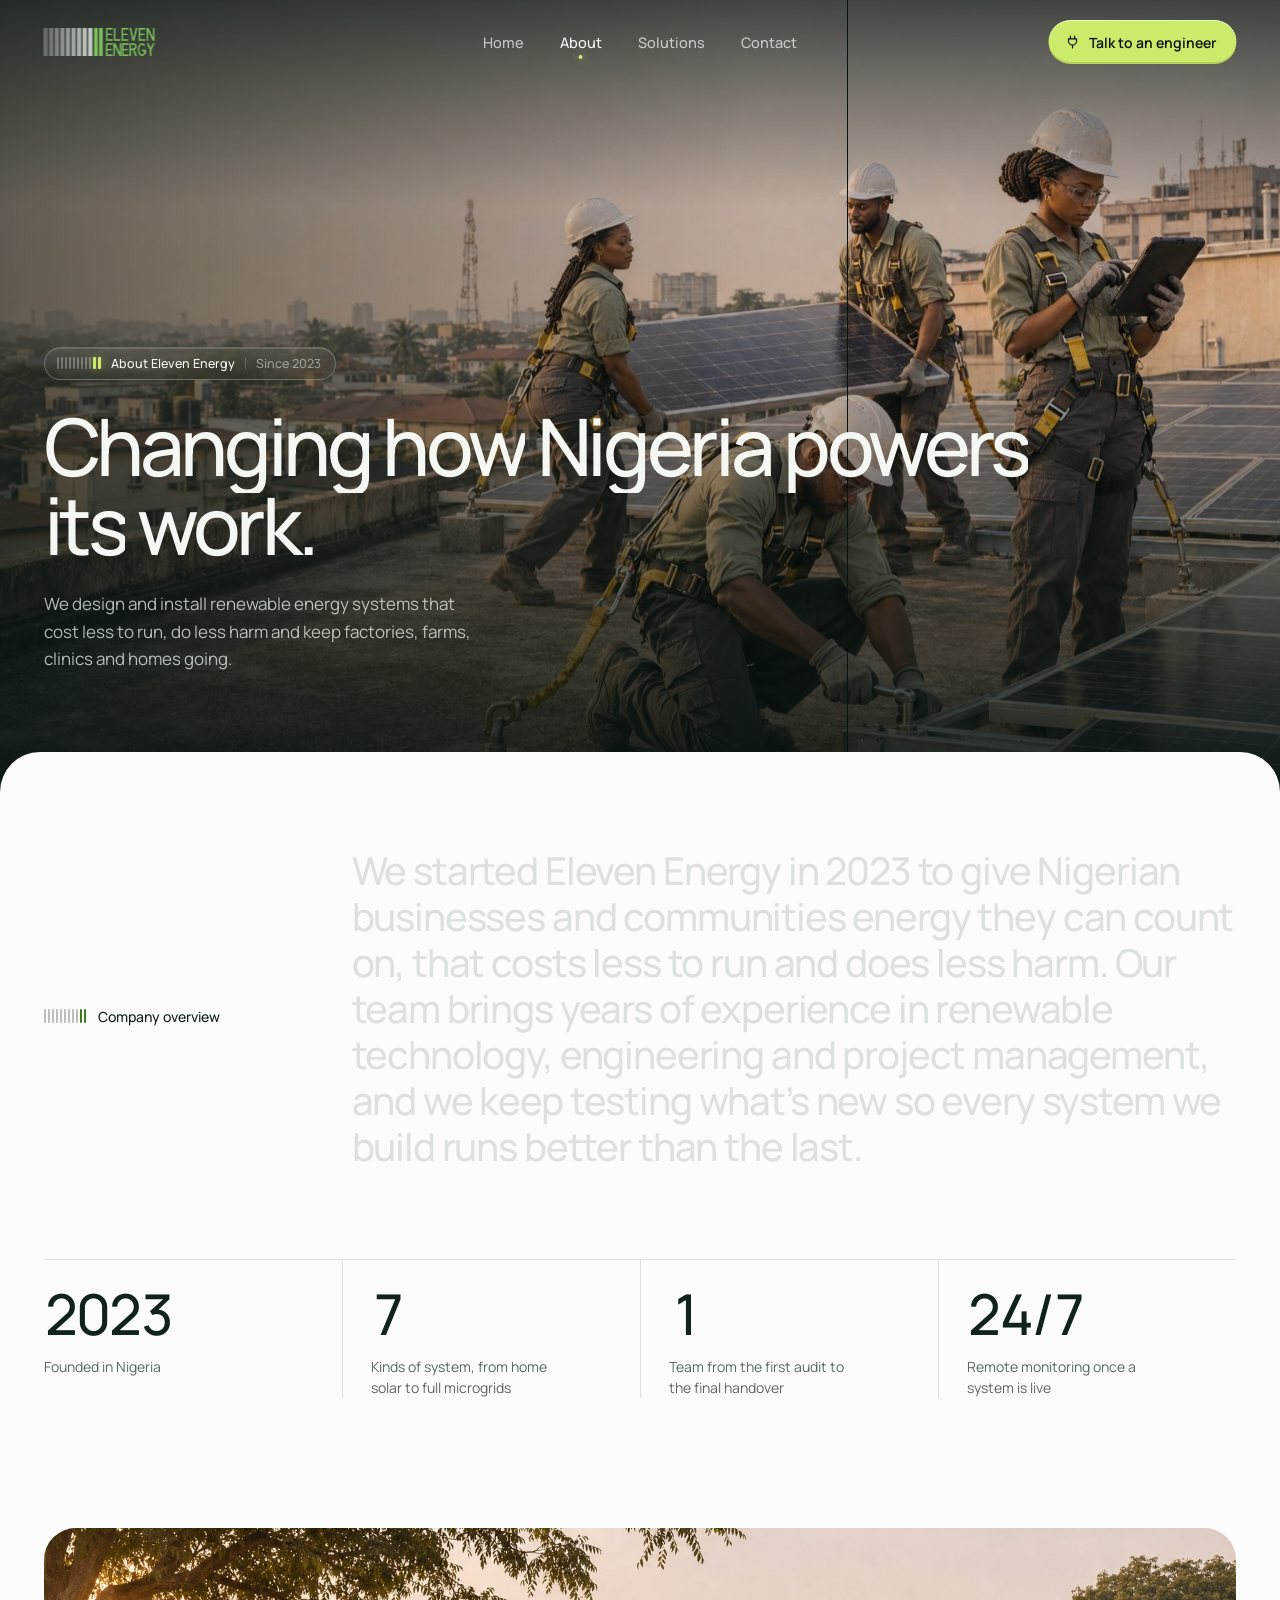
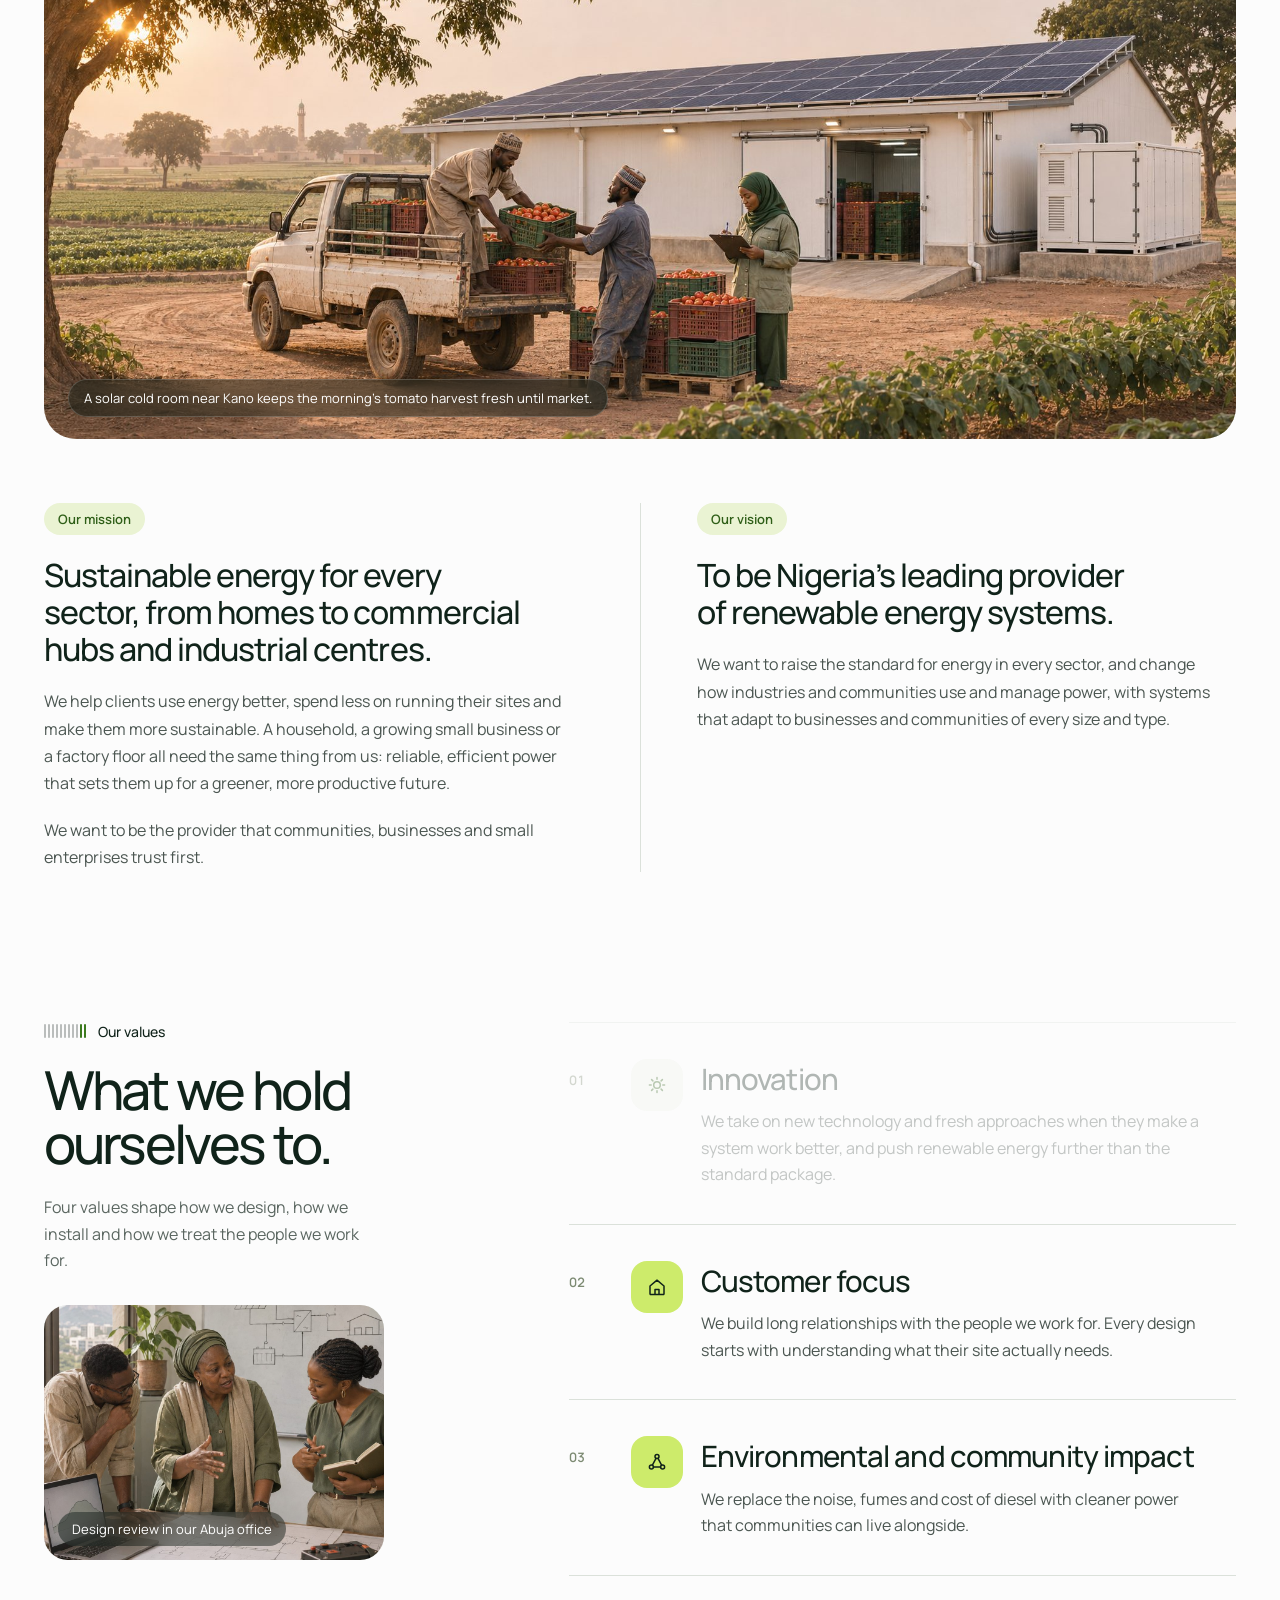
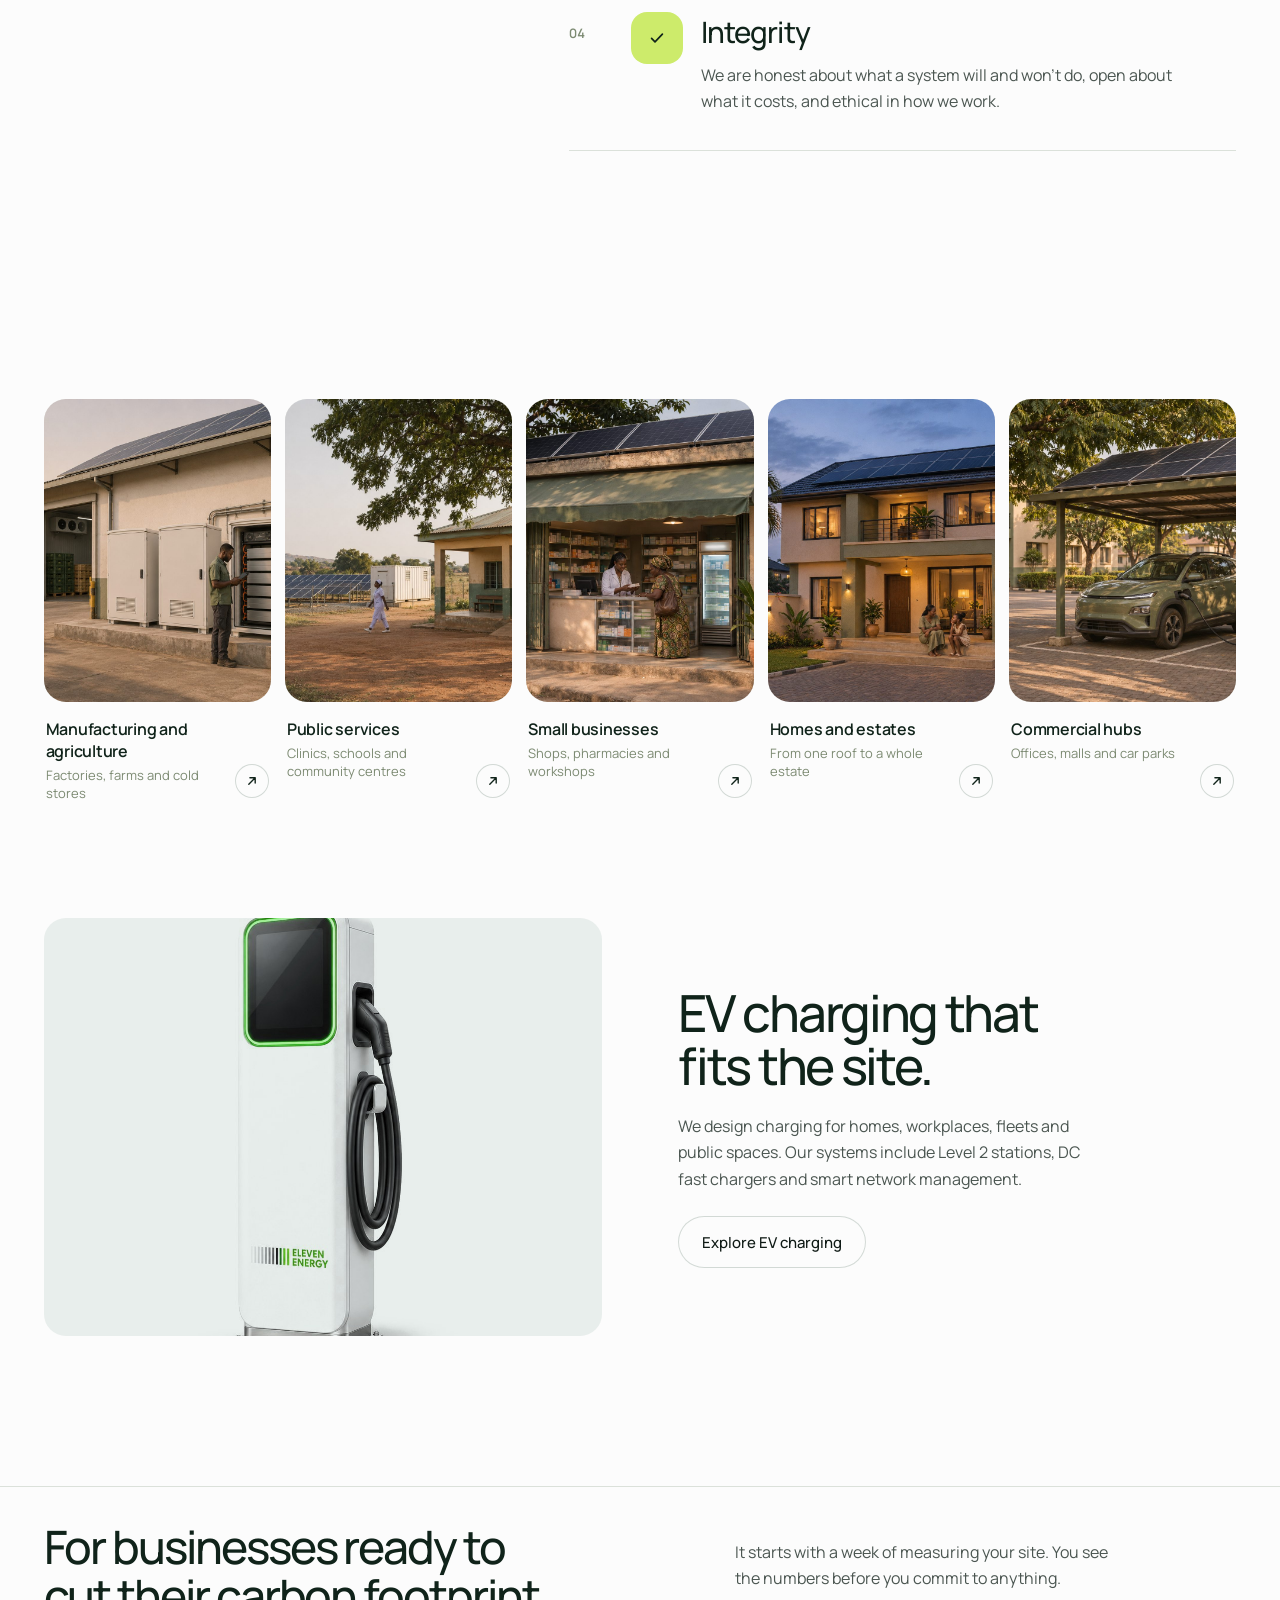
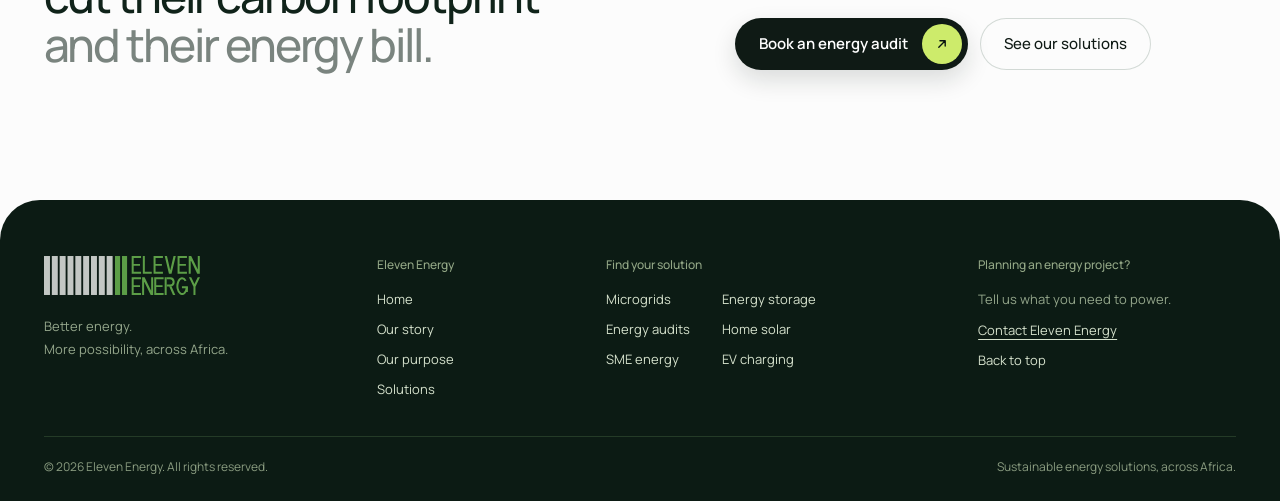
==== commit 2fb2688f: "Integrate local Eleven Energy site updates" ====
--- a/about.html
+++ b/about.html
@@ -82,7 +82,7 @@
   </section>
   <main class="page">
 
-    <section class="ab-intro" aria-labelledby="abIntroTitle">
+    <section class="ab-intro" id="overview" aria-labelledby="abIntroTitle">
       <div class="wrap">
         <div class="ab-intro-grid">
           <p class="purpose-eyebrow rise"><span class="about-bars" aria-hidden="true"><i></i><i></i><i></i><i></i><i></i><i></i><i></i><i></i><i></i><i></i><i></i></span>Company overview</p>
@@ -142,6 +142,15 @@
       </div>
     </section>
 
+    <section class="wrap ab-charging" aria-labelledby="charging-title">
+      <img src="assets/render-ev.jpg" alt="Eleven Energy electric vehicle charging pedestal" width="640" height="640" loading="lazy">
+      <div class="ab-charging-copy">
+        <h2 id="charging-title">EV charging that fits the site.</h2>
+        <p>We design charging for homes, workplaces, fleets and public spaces. Our systems include Level 2 stations, DC fast chargers and smart network management.</p>
+        <a class="btn-line" href="solutions.html#ev">Explore EV charging</a>
+      </div>
+    </section>
+
     <section class="pg-cta" aria-labelledby="abCtaTitle">
       <div class="wrap pg-cta-grid">
         <h2 id="abCtaTitle">For businesses ready to cut their carbon footprint <span>and their energy bill.</span></h2>
@@ -161,9 +170,14 @@
     <footer class="site-footer" aria-label="Site footer">
       <div class="footer-main">
         <div class="footer-brand"><a href="index.html" aria-label="Eleven Energy home"><img src="assets/eleven-energy-logo.svg" width="183" height="46" alt="Eleven Energy" loading="lazy"></a><p>Better energy.<br>More possibility, across Africa.</p></div>
-        <nav class="footer-nav" aria-label="Company"><h3>Eleven Energy</h3><a href="index.html">Home</a><a href="index.html#commitment">Our purpose</a><a href="about.html">About us</a><a href="solutions.html">Solutions</a><button type="button" data-open-modal="contact">Contact us</button></nav>
+        <nav class="footer-nav" aria-label="Company"><h3>Eleven Energy</h3><a href="index.html">Home</a><a href="#overview">Our story</a><a href="index.html#commitment">Our purpose</a><a href="solutions.html">Solutions</a></nav>
         <nav class="footer-nav footer-solutions" aria-label="Energy solutions"><h3>Find your solution</h3><div><a href="solutions.html#microgrids">Microgrids</a><a href="solutions.html#storage">Energy storage</a><a href="solutions.html#audits">Energy audits</a><a href="solutions.html#home">Home solar</a><a href="solutions.html#sme">SME energy</a><a href="solutions.html#ev">EV charging</a></div></nav>
-        <div class="footer-return"><a href="#top"><span>Back to the beginning</span><span class="footer-return-icon" aria-hidden="true"><svg class="ico"><use href="#i-sun"/></svg></span></a><p>Good energy. From here on.</p></div>
+        <div class="footer-nav ab-footer-project">
+          <h3>Planning an energy project?</h3>
+          <p>Tell us what you need to power.</p>
+          <button type="button" data-open-modal="contact">Contact Eleven Energy</button>
+          <a href="#top">Back to top</a>
+        </div>
       </div>
       <div class="footer-bottom"><p>© <span id="copyrightYear">2026</span> Eleven Energy. All rights reserved.</p><span>Sustainable energy solutions, across Africa.</span></div>
     </footer>
--- a/styles.css
+++ b/styles.css
@@ -600,6 +600,7 @@
 .fs-head h2 { margin: 18px 0 0; font-size: clamp(40px, 4.6vw, 64px); line-height: 1; font-weight: 500; letter-spacing: -0.05em; }
 .fs-side { display: flex; align-items: flex-end; gap: 32px; }
 .fs-side p { margin: 0; max-width: 300px; font-size: 15px; line-height: 1.6; color: #5A6660; }
+.fs-all { display: inline-block; margin-top: 16px; color: #10231A; font-size: 15px; text-decoration: underline; text-underline-offset: 4px; }
 .fs-arrows { display: flex; gap: 8px; }
 .fs-step { width: 52px; height: 52px; border-radius: 50%; display: grid; place-items: center; color: #10231A; box-shadow: inset 0 0 0 1px rgba(187, 199, 186, 0.5); transition: background .25s, color .25s, box-shadow .25s, opacity .25s; }
 .fs-step:hover { background: #10231A; color: #fff; box-shadow: none; }
@@ -890,6 +891,21 @@
 .ab-sector-go { position: absolute; right: 2px; bottom: 4px; width: 34px; height: 34px; border-radius: 50%; display: grid; place-items: center; color: #10231A; box-shadow: inset 0 0 0 1px rgba(170, 184, 176, 0.5); transition: background .3s, transform .4s var(--ease); }
 .ab-sector:hover .ab-sector-go { background: var(--volt); box-shadow: none; transform: rotate(45deg); }
 
+.ab-charging {
+  display: grid;
+  grid-template-columns: minmax(0, 1fr) minmax(0, 1fr);
+  align-items: center;
+  gap: clamp(24px, 6vw, 88px);
+  margin-top: clamp(56px, 9vw, 128px);
+}
+.ab-charging > img { width: 100%; height: auto; aspect-ratio: 4 / 3; object-fit: cover; border-radius: 22px; }
+.ab-charging-copy { max-width: 42ch; }
+.ab-charging-copy h2 { margin: 0; font-size: clamp(32px, 4vw, 54px); line-height: 1.05; font-weight: 500; letter-spacing: -.045em; }
+.ab-charging-copy p { margin: 20px 0 24px; color: #4B5651; line-height: 1.65; }
+@media (max-width: 760px) {
+  .ab-charging { grid-template-columns: 1fr; }
+}
+
 /* shared closing call to action */
 .pg-cta { padding: 150px 0 130px; }
 .pg-cta-grid { display: grid; grid-template-columns: minmax(0, 1.25fr) minmax(0, 1fr); gap: 64px; align-items: end; padding-top: 36px; border-top: 1px solid rgba(187, 199, 186, 0.5); }
@@ -921,7 +937,7 @@
 .sx-row:focus-visible { outline: 2px solid #10231A; outline-offset: 4px; border-radius: 12px; }
 
 .svc-wrap { padding-top: 150px; }
-.svc { scroll-margin-top: 110px; }
+.svc, .svc-top[id], .ab-intro[id] { scroll-margin-top: 110px; }
 .svc + .svc { margin-top: 170px; }
 .svc-top { display: grid; grid-template-columns: minmax(0, 1fr) minmax(0, 1fr); gap: clamp(40px, 6vw, 96px); align-items: end; }
 .svc-n { display: flex; align-items: baseline; gap: 6px; margin: 0; font-size: 14px; font-weight: 500; color: #10231A; font-variant-numeric: tabular-nums; }
@@ -1081,6 +1097,8 @@
 .footer-nav h3 { margin: 0 0 5px; font-size: 12px; color: #93A786; font-weight: 500; }
 .footer-nav a, .footer-nav button { color: #D5E1CC; font-size: 13px; text-align: left; transition: color .2s; }
 .footer-nav a:hover, .footer-nav button:hover { color: var(--volt); }
+.ab-footer-project p { margin: 0; color: #94A68B; font-size: 13px; line-height: 1.5; }
+.ab-footer-project button { text-decoration: underline; text-underline-offset: 4px; }
 .footer-solutions > div { display: grid; grid-template-columns: 1fr 1fr; gap: 12px 22px; }
 .footer-return { justify-self: end; }
 .footer-return > a { display: flex; align-items: center; gap: 16px; color: #D5E1CC; font-size: 12px; }
@@ -1107,7 +1125,7 @@
 }
 
 /* ───────── Mobile sheet ───────── */
-.sheet { position: fixed; inset: 0; z-index: 45; display: flex; flex-direction: column; gap: 28px; padding: 18px 16px 24px; background: var(--night-2); }
+.sheet { position: fixed; inset: 0; z-index: 45; display: flex; flex-direction: column; gap: 28px; padding: 18px 16px 24px; background: var(--night-2); overflow-y: auto; }
 .sheet[hidden] { display: none; }
 .sheet-head { display: flex; justify-content: space-between; align-items: center; }
 .sheet-nav { display: grid; }
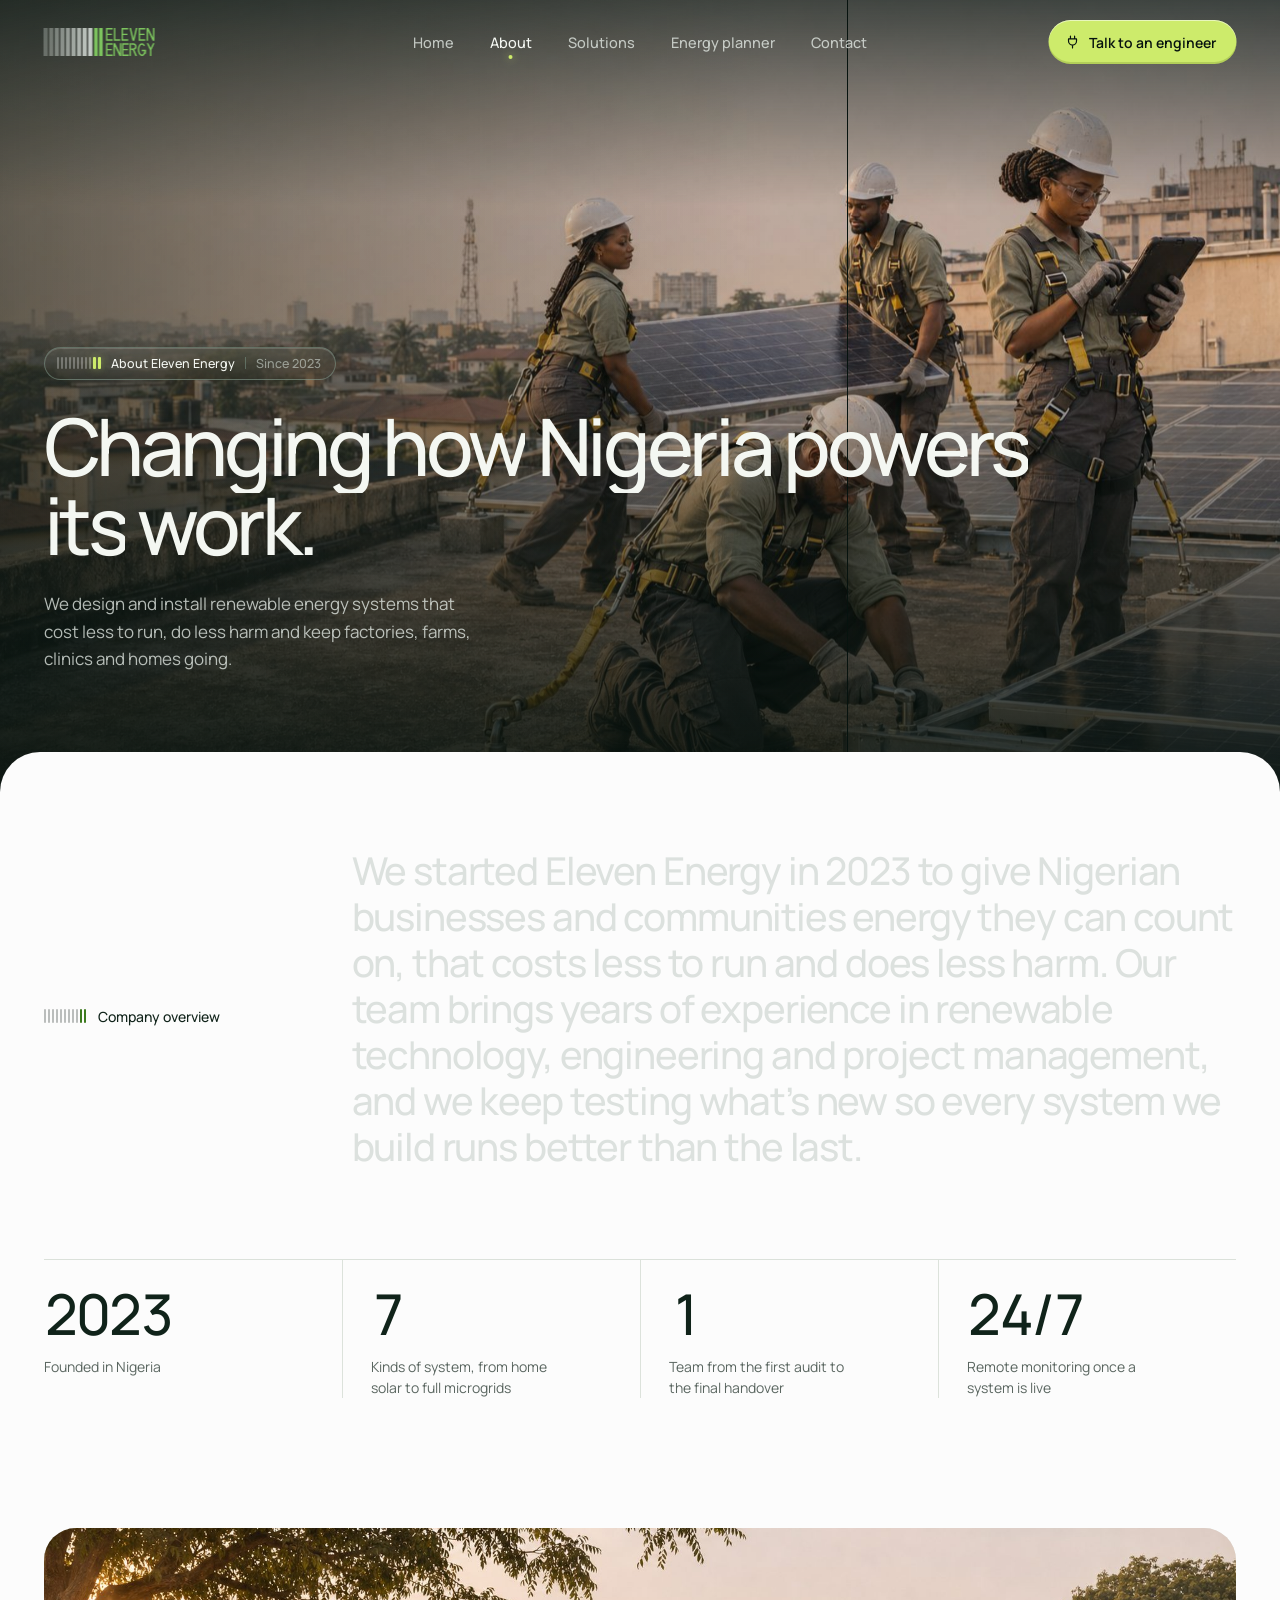
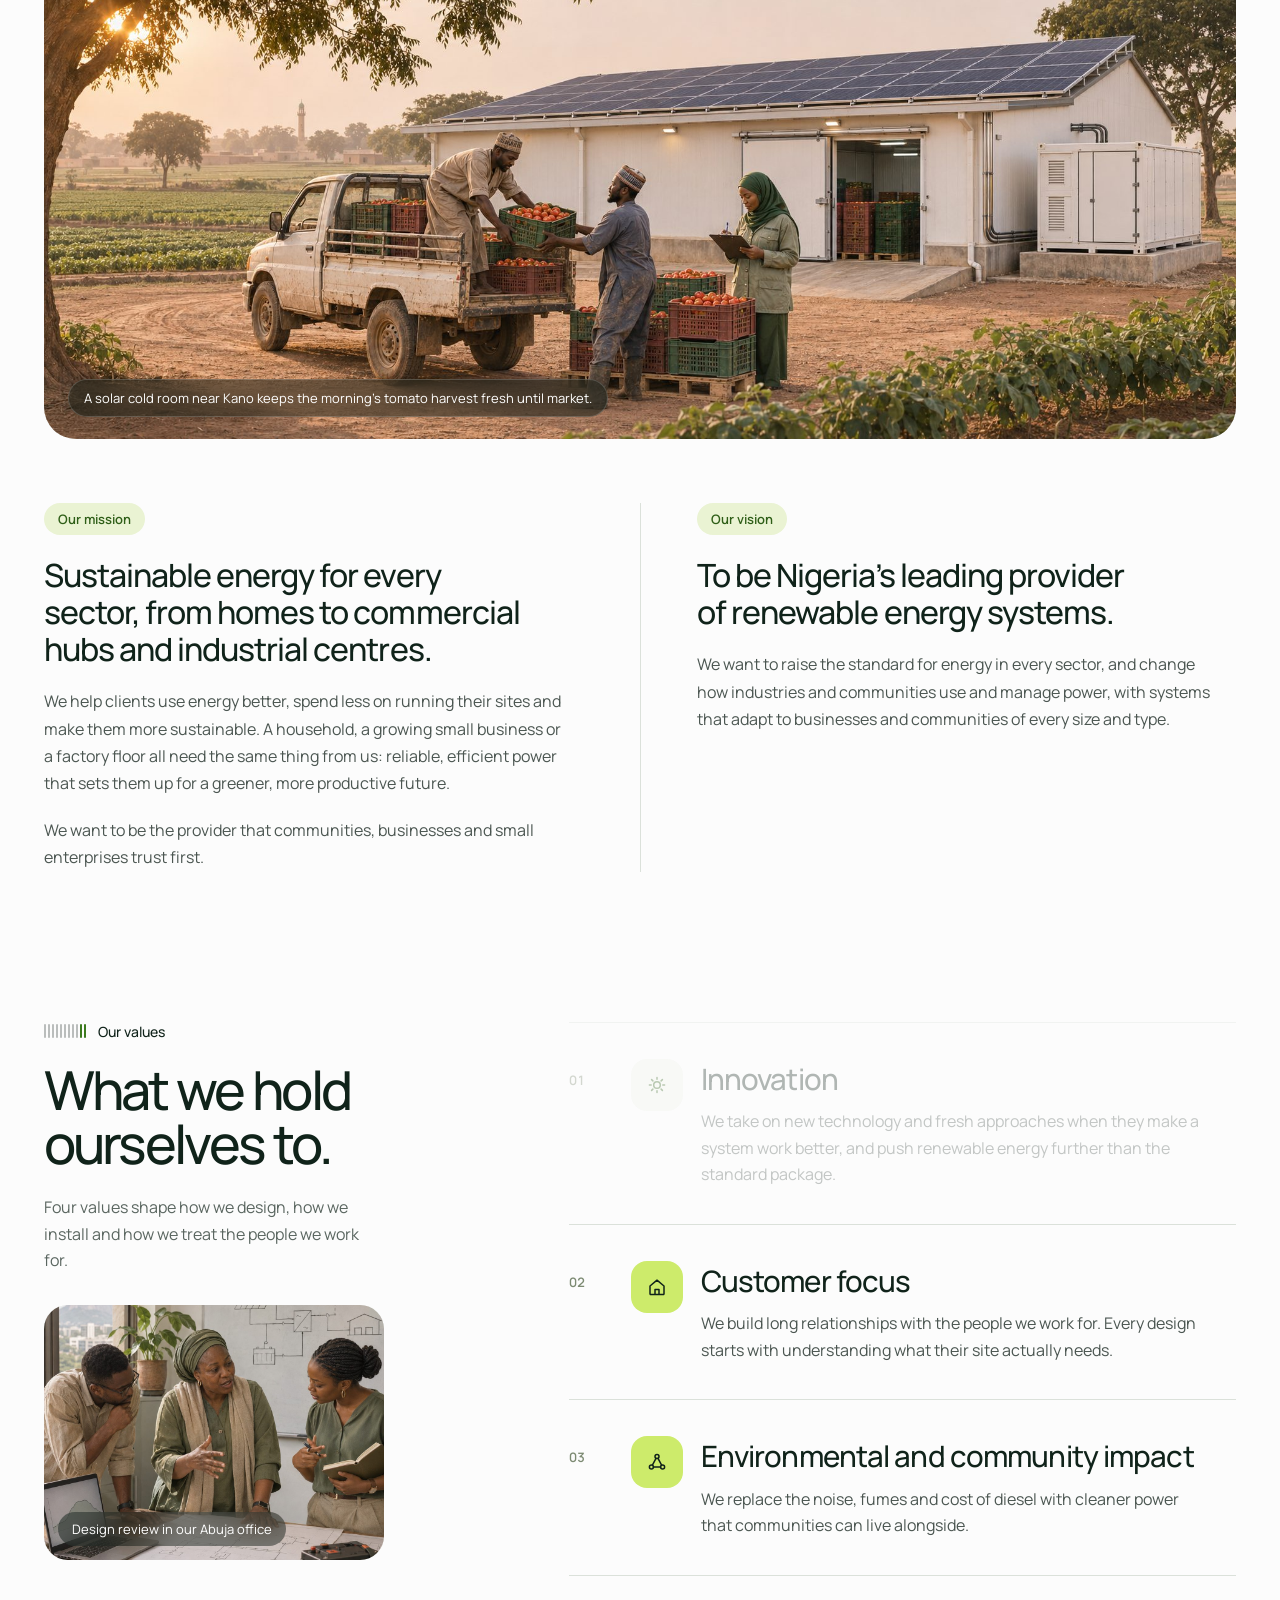
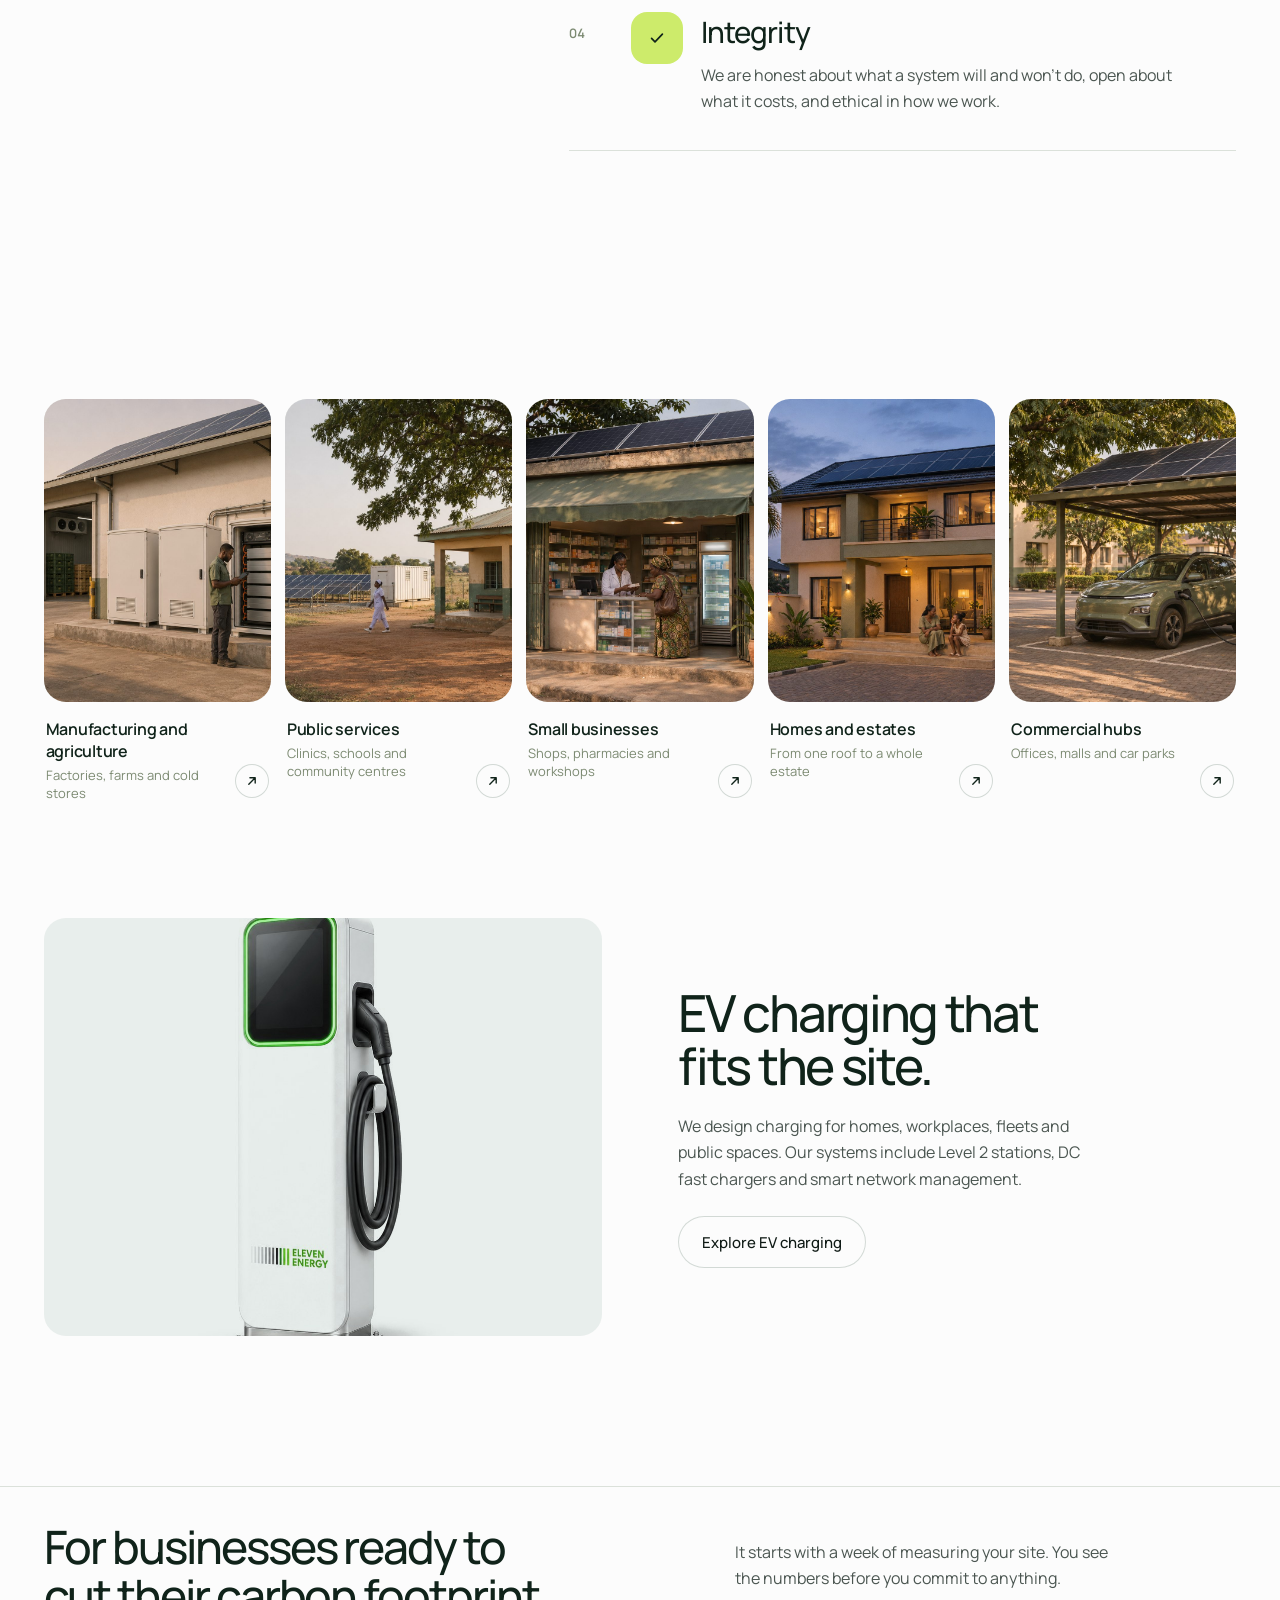
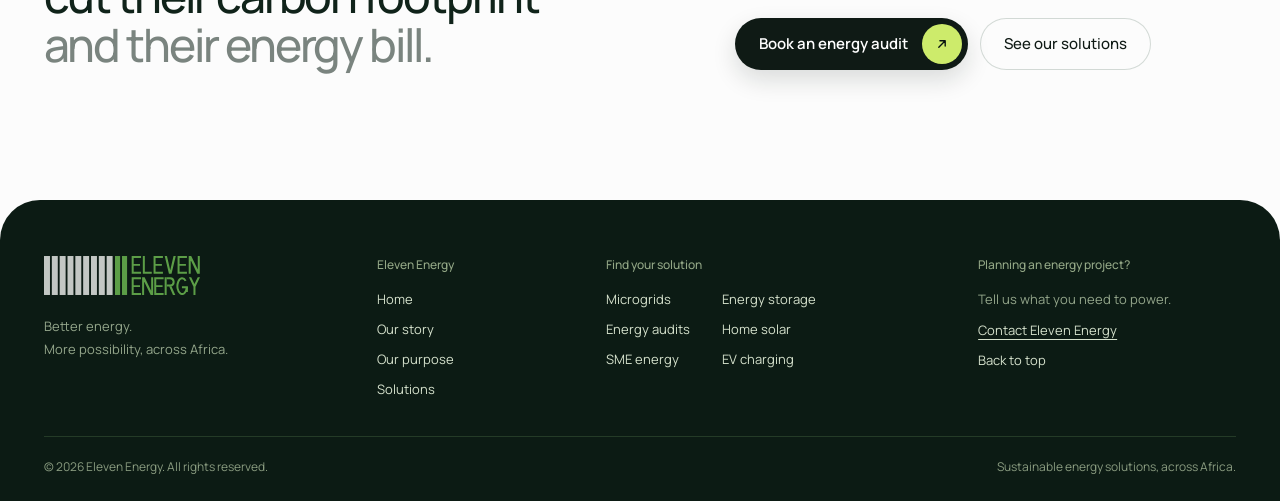
==== commit 1c9abf68: "Add the Eleven Energy planner" ====
--- a/about.html
+++ b/about.html
@@ -35,43 +35,44 @@
     </defs>
   </svg>
 
+  <!-- ── Navigation ── -->
+  <header class="nav" id="nav">
+    <div class="bar" id="bar">
+      <a class="brand" href="index.html" aria-label="Eleven Energy home"><svg class="logo-mark" viewBox="0 0 183.25 46.20" aria-hidden="true" focusable="false">
+    <rect x="0.00" y="0" width="7.0" height="46.20" fill="#E2EAE4" fill-opacity="0.30"/>
+    <rect x="9.20" y="0" width="7.0" height="46.20" fill="#E2EAE4" fill-opacity="0.36"/>
+    <rect x="18.40" y="0" width="7.0" height="46.20" fill="#E2EAE4" fill-opacity="0.43"/>
+    <rect x="27.60" y="0" width="7.0" height="46.20" fill="#E2EAE4" fill-opacity="0.49"/>
+    <rect x="36.80" y="0" width="7.0" height="46.20" fill="#E2EAE4" fill-opacity="0.56"/>
+    <rect x="46.00" y="0" width="7.0" height="46.20" fill="#E2EAE4" fill-opacity="0.62"/>
+    <rect x="55.20" y="0" width="7.0" height="46.20" fill="#E2EAE4" fill-opacity="0.69"/>
+    <rect x="64.40" y="0" width="7.0" height="46.20" fill="#E2EAE4" fill-opacity="0.76"/>
+    <rect x="73.60" y="0" width="7.0" height="46.20" fill="#E2EAE4" fill-opacity="0.82"/>
+    <rect x="83.40" y="0" width="6.0" height="46.20" fill="#7CC35E"/>
+    <rect x="91.60" y="0" width="6.0" height="46.20" fill="#7CC35E"/>
+    <path fill="#7CC35E" d="M103.00,0.00h2.35v21.00h-2.35zM103.00,0.00h11.00v2.35h-11.00zM103.00,9.32h9.80v2.35h-9.80zM103.00,18.65h11.00v2.35h-11.00zM116.10,0.00h2.35v21.00h-2.35zM116.10,18.65h10.50v2.35h-10.50zM128.70,0.00h2.35v21.00h-2.35zM128.70,0.00h11.00v2.35h-11.00zM128.70,9.32h9.80v2.35h-9.80zM128.70,18.65h11.00v2.35h-11.00zM141.80,0.00 L144.45,0.00 L148.30,16.80 L152.15,0.00 L154.80,0.00 L149.82,21.00 L146.77,21.00zM156.90,0.00h2.35v21.00h-2.35zM156.90,0.00h11.00v2.35h-11.00zM156.90,9.32h9.80v2.35h-9.80zM156.90,18.65h11.00v2.35h-11.00zM170.00,0.00h2.35v21.00h-2.35zM180.65,0.00h2.35v21.00h-2.35zM170.00,0.00 L172.95,0.00 L183.00,21.00 L180.05,21.00zM103.00,25.20h2.35v21.00h-2.35zM103.00,25.20h11.00v2.35h-11.00zM103.00,34.53h9.80v2.35h-9.80zM103.00,43.85h11.00v2.35h-11.00zM115.25,25.20h2.35v21.00h-2.35zM125.90,25.20h2.35v21.00h-2.35zM115.25,25.20 L118.20,25.20 L128.25,46.20 L125.30,46.20zM129.50,25.20h2.35v21.00h-2.35zM129.50,25.20h11.00v2.35h-11.00zM129.50,34.53h9.80v2.35h-9.80zM129.50,43.85h11.00v2.35h-11.00zM141.75,25.20h2.35v21.00h-2.35zM147.00,35.92 L149.75,35.92 L154.25,46.20 L151.50,46.20zM166.65,35.90h2.35v6.71h-2.35zM162.05,35.90h6.95v2.35h-6.95zM170.25,25.20 L172.90,25.20 L176.75,33.10 L180.60,25.20 L183.25,25.20 L177.93,36.30 L177.93,46.20 L175.57,46.20 L175.57,36.30z"/>
+    <path fill="none" stroke="#7CC35E" stroke-width="2.35" stroke-linejoin="miter" d="M144.10,26.38 H148.19 A4.29,4.29 0 0 1 148.19,34.95 H144.10 M166.39,29.46 A5.58,9.32 0 1 0 167.82,36.70"/>
+  </svg></a>
+
+      <nav class="links" id="dock" aria-label="Primary">
+        <span class="lens" id="lens" aria-hidden="true"></span>
+        <a href="index.html" class="dock-link">Home</a>
+        <a href="about.html" class="dock-link is-active" aria-current="page">About</a>
+        <a href="solutions.html" class="dock-link">Solutions</a>
+        <a href="planner.html" class="dock-link">Energy planner</a>
+        <button class="dock-link" type="button" data-open-modal="contact">Contact</button>
+      </nav>
+
+      <div class="nav-end">
+        <button class="plug-btn" type="button" data-open-modal="contact"><span class="plug-ico"><svg class="ico ico-16"><use href="#i-plug"/></svg></span><span class="plug-label">Talk to an engineer</span></button>
+        <button class="burger" type="button" id="burger" aria-label="Open menu" aria-expanded="false"><svg class="ico"><use href="#i-menu"/></svg></button>
+      </div>
+    </div>
+  </header>
+
   <section class="ph ph--stack" id="top" aria-labelledby="phTitle">
     <div class="ph-art"><img src="assets/about-crew.jpg" alt="An Eleven Energy crew in harnesses installing solar panels on a Lagos rooftop" style="object-position:72% 40%"></div>
     <div class="ph-shade" aria-hidden="true"></div>
-    <!-- ── Navigation ── -->
-    <header class="nav" id="nav">
-      <div class="bar" id="bar">
-        <a class="brand" href="index.html" aria-label="Eleven Energy home"><svg class="logo-mark" viewBox="0 0 183.25 46.20" aria-hidden="true" focusable="false">
-      <rect x="0.00" y="0" width="7.0" height="46.20" fill="#E2EAE4" fill-opacity="0.30"/>
-      <rect x="9.20" y="0" width="7.0" height="46.20" fill="#E2EAE4" fill-opacity="0.36"/>
-      <rect x="18.40" y="0" width="7.0" height="46.20" fill="#E2EAE4" fill-opacity="0.43"/>
-      <rect x="27.60" y="0" width="7.0" height="46.20" fill="#E2EAE4" fill-opacity="0.49"/>
-      <rect x="36.80" y="0" width="7.0" height="46.20" fill="#E2EAE4" fill-opacity="0.56"/>
-      <rect x="46.00" y="0" width="7.0" height="46.20" fill="#E2EAE4" fill-opacity="0.62"/>
-      <rect x="55.20" y="0" width="7.0" height="46.20" fill="#E2EAE4" fill-opacity="0.69"/>
-      <rect x="64.40" y="0" width="7.0" height="46.20" fill="#E2EAE4" fill-opacity="0.76"/>
-      <rect x="73.60" y="0" width="7.0" height="46.20" fill="#E2EAE4" fill-opacity="0.82"/>
-      <rect x="83.40" y="0" width="6.0" height="46.20" fill="#7CC35E"/>
-      <rect x="91.60" y="0" width="6.0" height="46.20" fill="#7CC35E"/>
-      <path fill="#7CC35E" d="M103.00,0.00h2.35v21.00h-2.35zM103.00,0.00h11.00v2.35h-11.00zM103.00,9.32h9.80v2.35h-9.80zM103.00,18.65h11.00v2.35h-11.00zM116.10,0.00h2.35v21.00h-2.35zM116.10,18.65h10.50v2.35h-10.50zM128.70,0.00h2.35v21.00h-2.35zM128.70,0.00h11.00v2.35h-11.00zM128.70,9.32h9.80v2.35h-9.80zM128.70,18.65h11.00v2.35h-11.00zM141.80,0.00 L144.45,0.00 L148.30,16.80 L152.15,0.00 L154.80,0.00 L149.82,21.00 L146.77,21.00zM156.90,0.00h2.35v21.00h-2.35zM156.90,0.00h11.00v2.35h-11.00zM156.90,9.32h9.80v2.35h-9.80zM156.90,18.65h11.00v2.35h-11.00zM170.00,0.00h2.35v21.00h-2.35zM180.65,0.00h2.35v21.00h-2.35zM170.00,0.00 L172.95,0.00 L183.00,21.00 L180.05,21.00zM103.00,25.20h2.35v21.00h-2.35zM103.00,25.20h11.00v2.35h-11.00zM103.00,34.53h9.80v2.35h-9.80zM103.00,43.85h11.00v2.35h-11.00zM115.25,25.20h2.35v21.00h-2.35zM125.90,25.20h2.35v21.00h-2.35zM115.25,25.20 L118.20,25.20 L128.25,46.20 L125.30,46.20zM129.50,25.20h2.35v21.00h-2.35zM129.50,25.20h11.00v2.35h-11.00zM129.50,34.53h9.80v2.35h-9.80zM129.50,43.85h11.00v2.35h-11.00zM141.75,25.20h2.35v21.00h-2.35zM147.00,35.92 L149.75,35.92 L154.25,46.20 L151.50,46.20zM166.65,35.90h2.35v6.71h-2.35zM162.05,35.90h6.95v2.35h-6.95zM170.25,25.20 L172.90,25.20 L176.75,33.10 L180.60,25.20 L183.25,25.20 L177.93,36.30 L177.93,46.20 L175.57,46.20 L175.57,36.30z"/>
-      <path fill="none" stroke="#7CC35E" stroke-width="2.35" stroke-linejoin="miter" d="M144.10,26.38 H148.19 A4.29,4.29 0 0 1 148.19,34.95 H144.10 M166.39,29.46 A5.58,9.32 0 1 0 167.82,36.70"/>
-    </svg></a>
-
-        <nav class="links" id="dock" aria-label="Primary">
-          <span class="lens" id="lens" aria-hidden="true"></span>
-          <a href="index.html" class="dock-link">Home</a>
-          <a href="about.html" class="dock-link is-active" aria-current="page">About</a>
-          <a href="solutions.html" class="dock-link">Solutions</a>
-          <button class="dock-link" type="button" data-open-modal="contact">Contact</button>
-        </nav>
-
-        <div class="nav-end">
-          <button class="plug-btn" type="button" data-open-modal="contact"><span class="plug-ico"><svg class="ico ico-16"><use href="#i-plug"/></svg></span><span class="plug-label">Talk to an engineer</span></button>
-          <button class="burger" type="button" id="burger" aria-label="Open menu" aria-expanded="false"><svg class="ico"><use href="#i-menu"/></svg></button>
-        </div>
-      </div>
-    </header>
-
     <div class="ph-copy">
       <div>
         <p class="tag reveal" style="--d:0"><span class="tag-mark" aria-hidden="true"><i></i><i></i><i></i><i></i><i></i><i></i><i></i><i></i><i></i><i></i><i></i></span><span>About Eleven Energy</span><span class="tag-sep" aria-hidden="true"></span><span class="tag-soft">Since 2023</span></p>
@@ -207,6 +208,7 @@
       <a href="index.html">Home</a>
       <a href="about.html">About</a>
       <a href="solutions.html">Solutions</a>
+      <a href="planner.html">Energy planner</a>
       <button type="button" data-open-modal="contact">Contact</button>
     </nav>
     <button class="btn-volt btn-block" type="button" data-open-modal="audit">Book an energy audit<span class="btn-volt-dot"><svg class="ico ico-16"><use href="#i-arrow"/></svg></span></button>
--- a/styles.css
+++ b/styles.css
@@ -18,6 +18,7 @@
 
   --r-pill: 999px;
   --gutter: clamp(16px, 3.4vw, 48px);
+  --nav-height: 84px;
   --font: "Manrope", system-ui, -apple-system, "Segoe UI", sans-serif;
   --ease: cubic-bezier(.2, .8, .2, 1);
 }
@@ -41,6 +42,8 @@
 :focus-visible { outline: 2px solid var(--volt); outline-offset: 3px; border-radius: 10px; }
 
 /* ───────── Frame ───────── */
+
+.hero, .ph { padding-block-start: var(--nav-height); }
 
 .hero {
   --tail: 170px;
@@ -76,11 +79,11 @@
    scrolls, the bar draws in from the edges and settles into a floating glass
    capsule that stays with them. */
 
-.nav { position: relative; z-index: 30; height: 84px; }
+.nav { position: fixed; inset: 0 0 auto; height: 0; z-index: 30; }
 .bar {
-  position: fixed; top: 0; left: 50%;
+  position: absolute; top: 0; left: 50%;
   width: min(1240px, calc(100% - 2 * var(--gutter)));
-  height: 84px; padding: 0;
+  height: var(--nav-height); padding: 0;
   display: grid; grid-template-columns: 1fr auto 1fr; align-items: center;
   border-radius: 999px;
   transform: translateX(-50%);
@@ -988,7 +991,15 @@
   .ab-values-grid { grid-template-columns: 1fr; gap: 36px; }
   .ab-values-head { position: static; }
   .ab-team { max-width: 100%; aspect-ratio: 16 / 11; }
-  .ab-sector-row { display: flex; gap: 12px; overflow-x: auto; scroll-snap-type: x mandatory; scrollbar-width: none; padding-bottom: 4px; }
+  .ab-sector-row {
+    display: flex;
+    gap: 12px;
+    overflow-x: auto;
+    scroll-snap-type: x mandatory;
+    scroll-padding-inline: var(--gutter);
+    scrollbar-width: none;
+    padding-bottom: 4px;
+  }
   .ab-sector-row::-webkit-scrollbar { display: none; }
   .ab-sector { flex: none; width: min(60vw, 280px); scroll-snap-align: start; }
   .pg-cta-grid { grid-template-columns: 1fr; gap: 32px; }
@@ -1135,7 +1146,7 @@
 /* ───────── Responsive ───────── */
 /* very short desktop windows (e.g. a laptop browser around 1360 × 680) */
 @media (max-height: 720px) and (min-width: 901px) {
-  .nav, .bar { height: 70px; }
+  :root { --nav-height: 70px; }
   .nav.is-scrolled .bar { height: 56px; top: 10px; }
   .plug-btn, .nav.is-scrolled .plug-btn { height: 40px; }
   .hero-copy { padding-top: 26px !important; }
@@ -1163,7 +1174,7 @@
   .node-lines { display: none; }
 }
 @media (max-width: 900px) {
-  .nav, .bar { height: 68px; }
+  :root { --nav-height: 68px; }
   .bar { grid-template-columns: 1fr auto; }
   .nav.is-scrolled .bar { top: 10px; height: 58px; width: calc(100% - 20px); padding: 0 7px 0 20px; }
   .links, .plug-btn { display: none; }
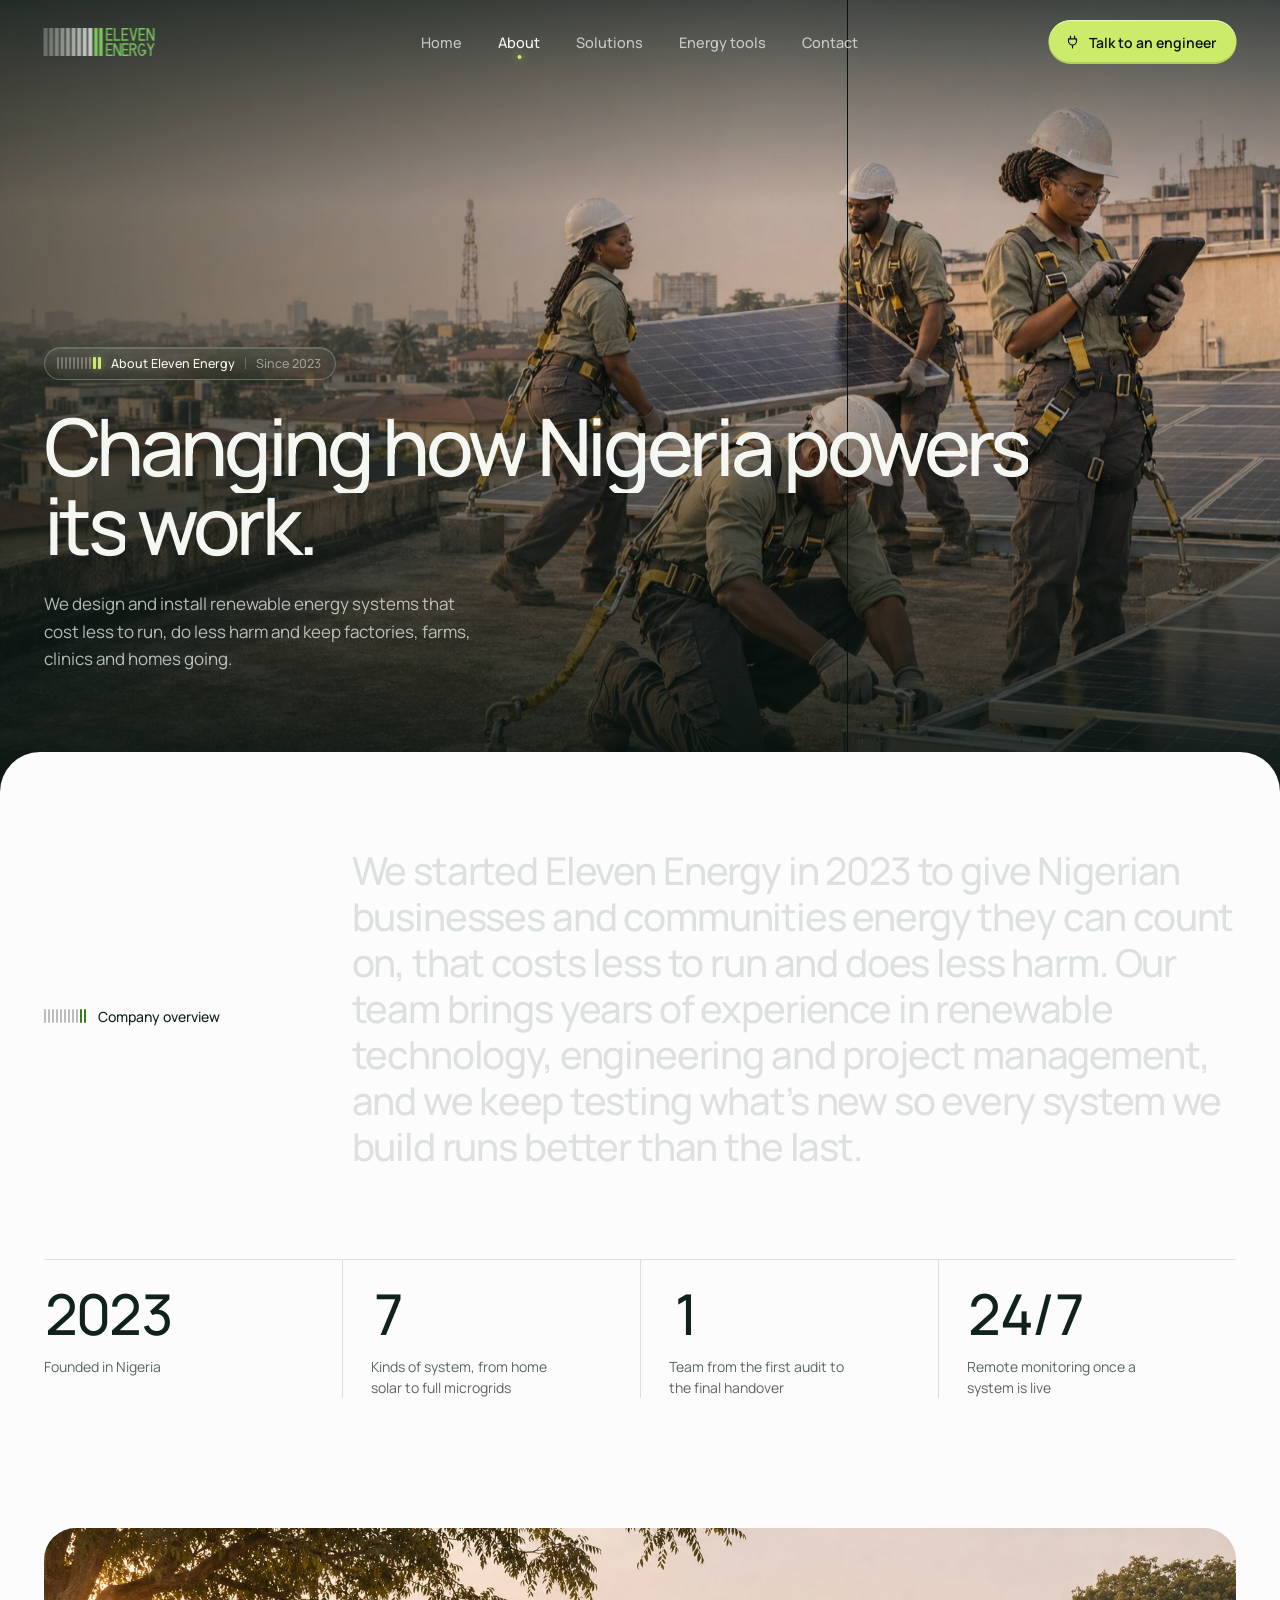
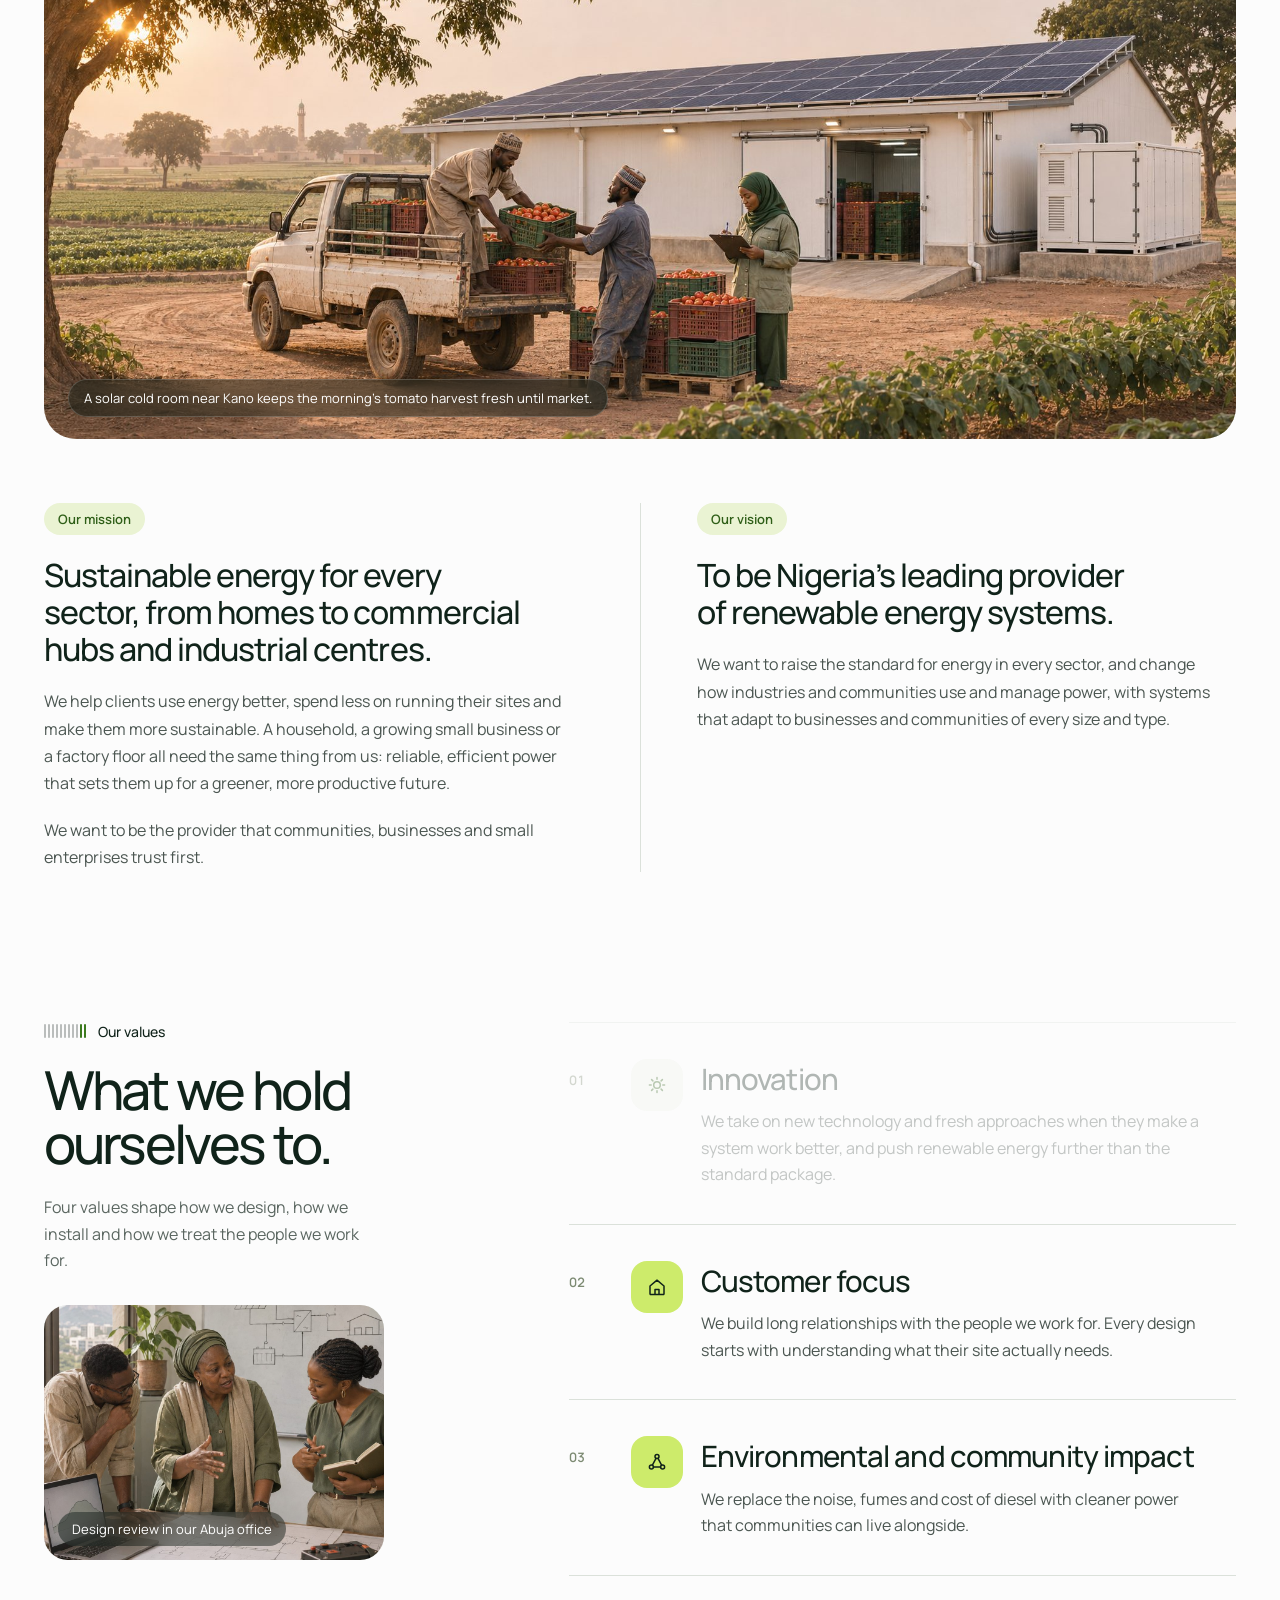
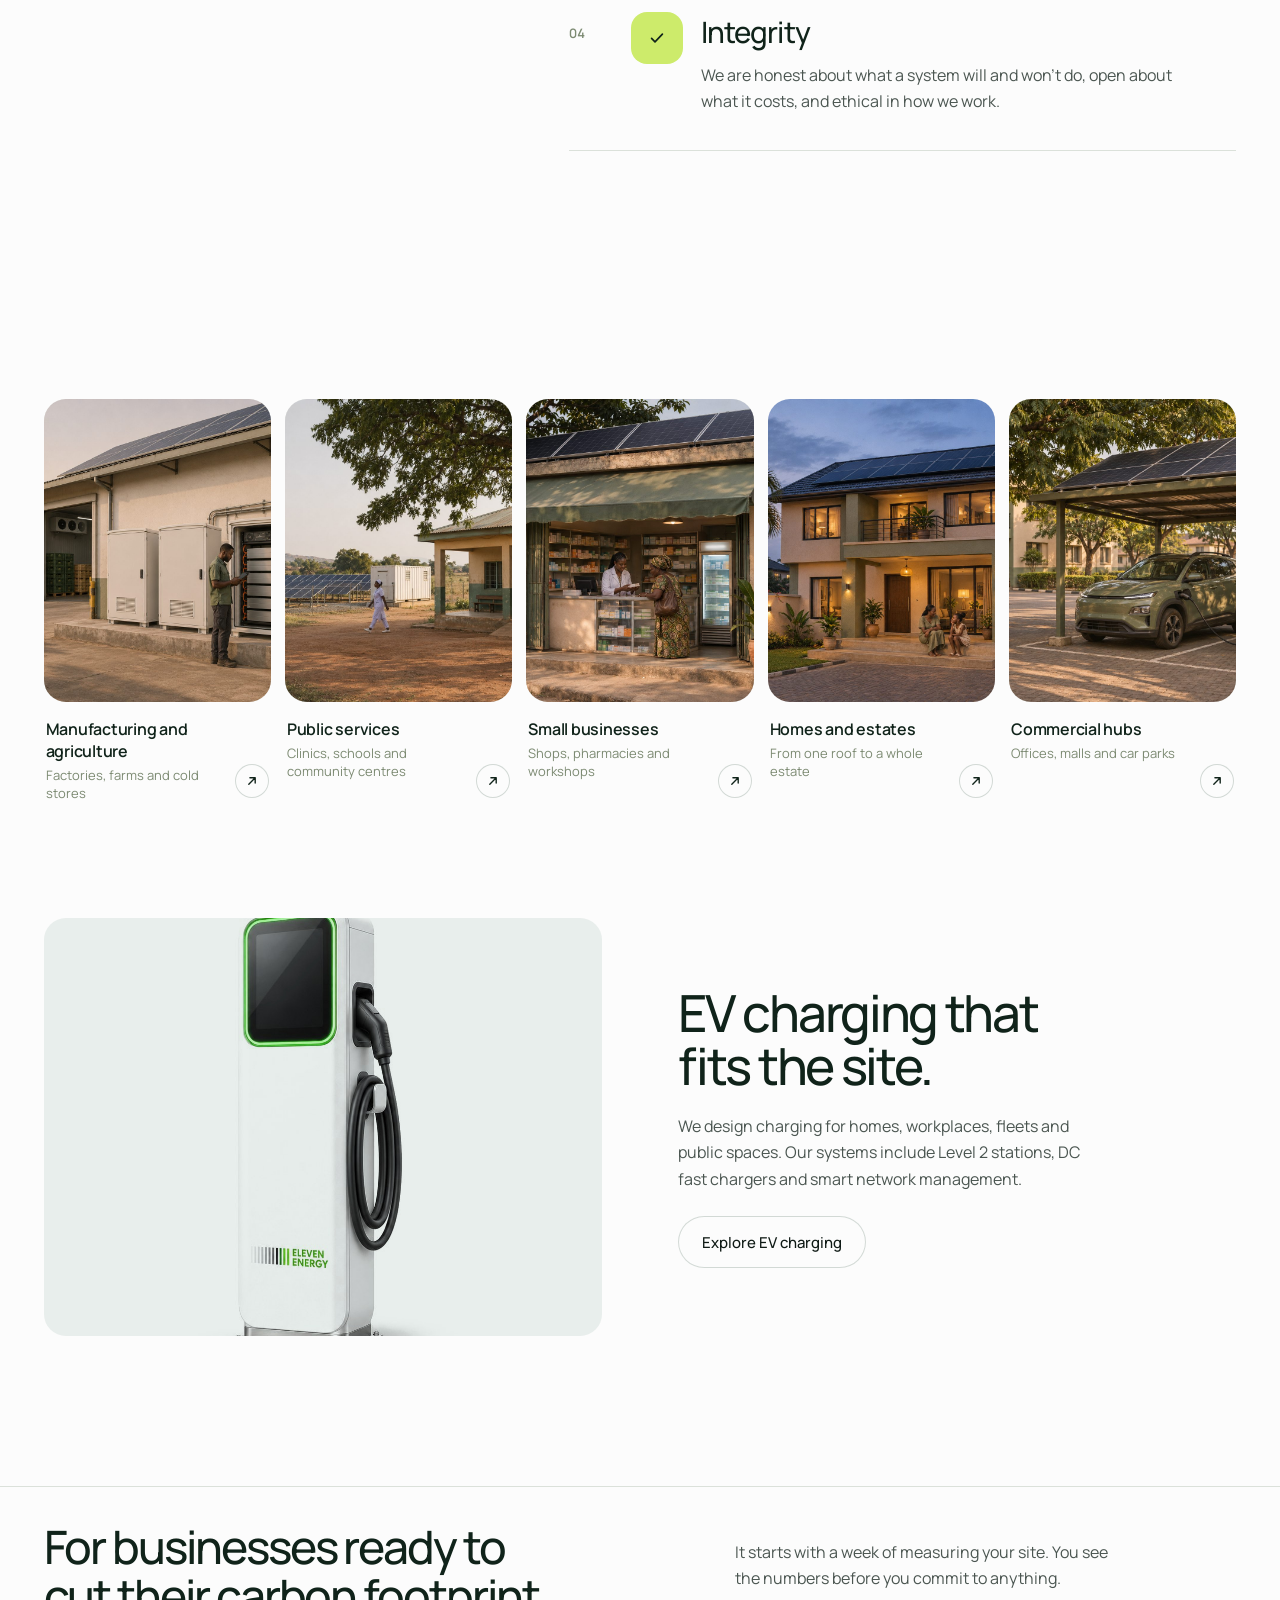
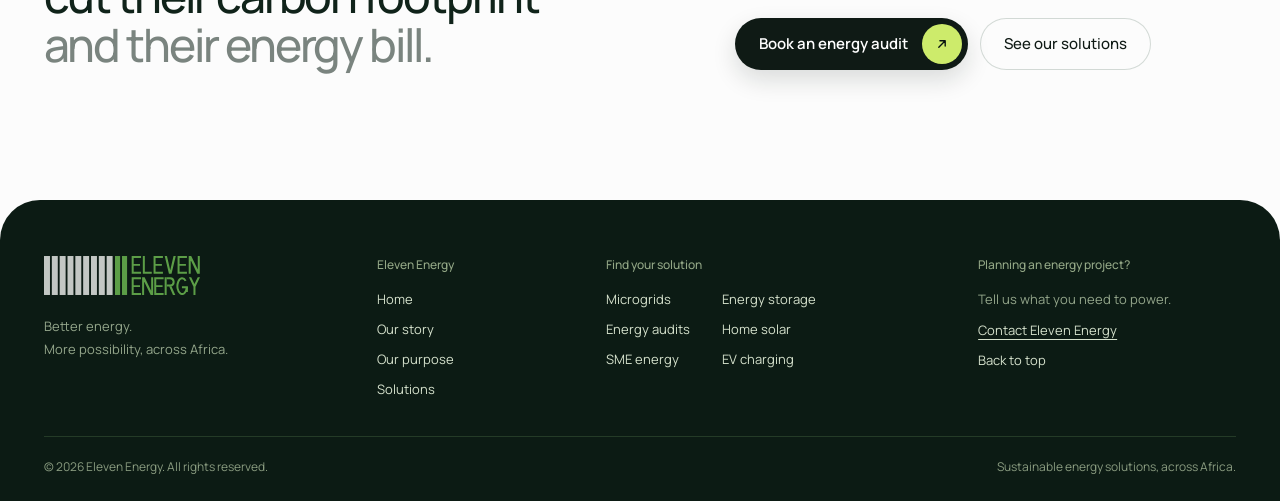
==== commit a532dcff: "Rename the page Energy Tools and keep Roof Explorer hidden" ====
--- a/about.html
+++ b/about.html
@@ -59,7 +59,7 @@
         <a href="index.html" class="dock-link">Home</a>
         <a href="about.html" class="dock-link is-active" aria-current="page">About</a>
         <a href="solutions.html" class="dock-link">Solutions</a>
-        <a href="planner.html" class="dock-link">Energy planner</a>
+        <a href="planner.html" class="dock-link">Energy tools</a>
         <button class="dock-link" type="button" data-open-modal="contact">Contact</button>
       </nav>
 
@@ -208,7 +208,7 @@
       <a href="index.html">Home</a>
       <a href="about.html">About</a>
       <a href="solutions.html">Solutions</a>
-      <a href="planner.html">Energy planner</a>
+      <a href="planner.html">Energy tools</a>
       <button type="button" data-open-modal="contact">Contact</button>
     </nav>
     <button class="btn-volt btn-block" type="button" data-open-modal="audit">Book an energy audit<span class="btn-volt-dot"><svg class="ico ico-16"><use href="#i-arrow"/></svg></span></button>
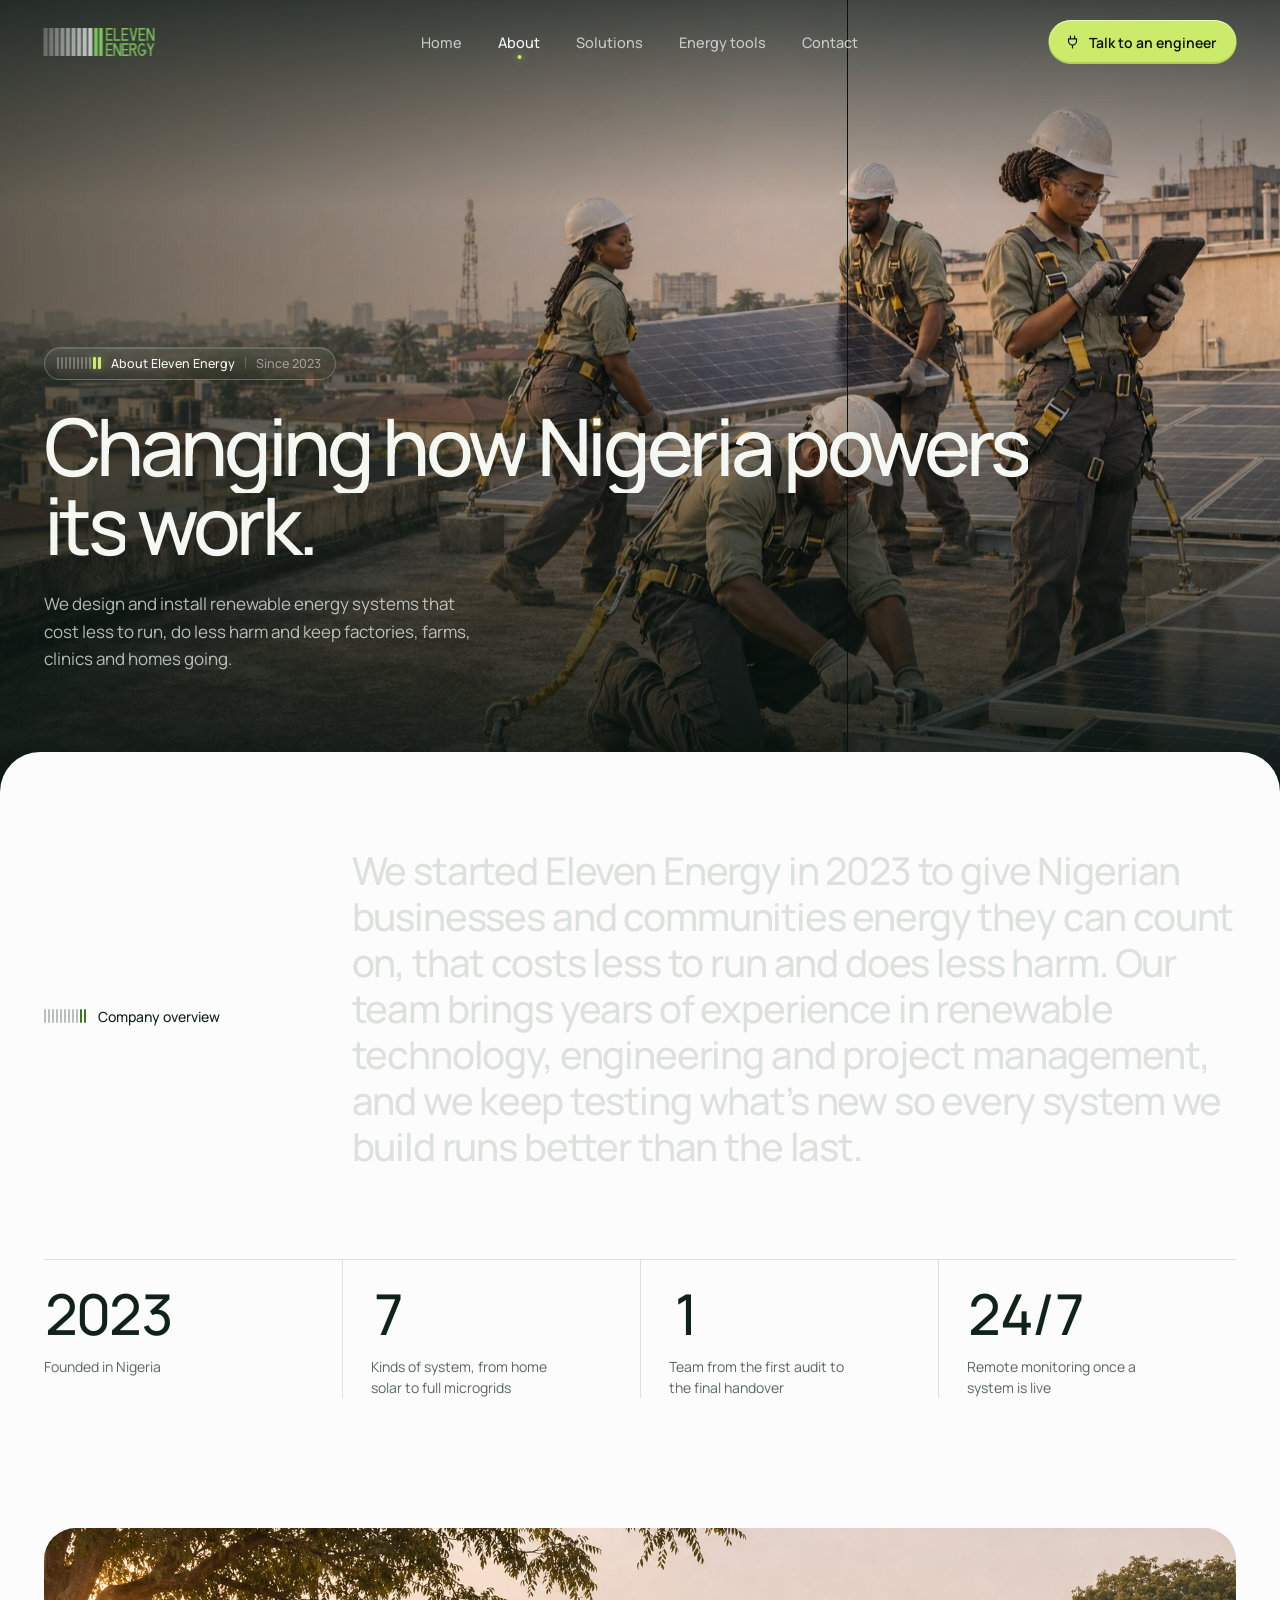
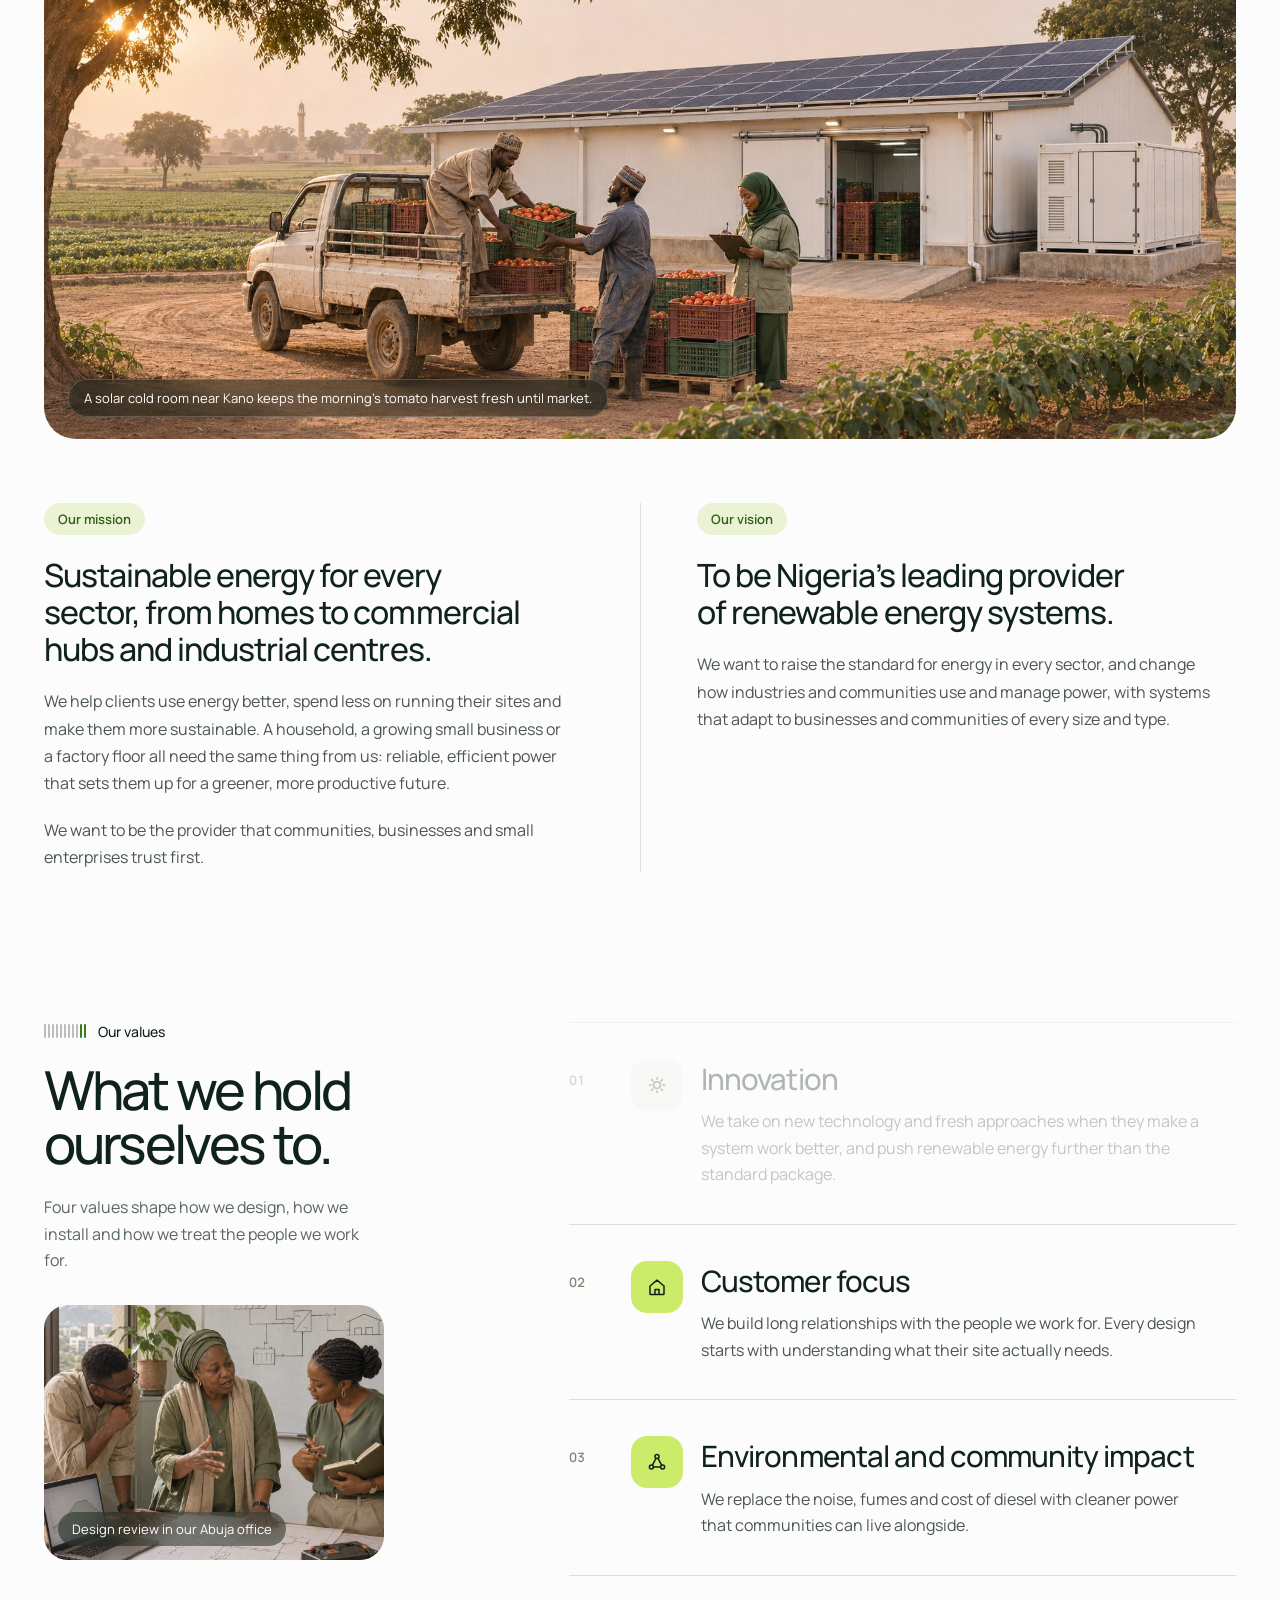
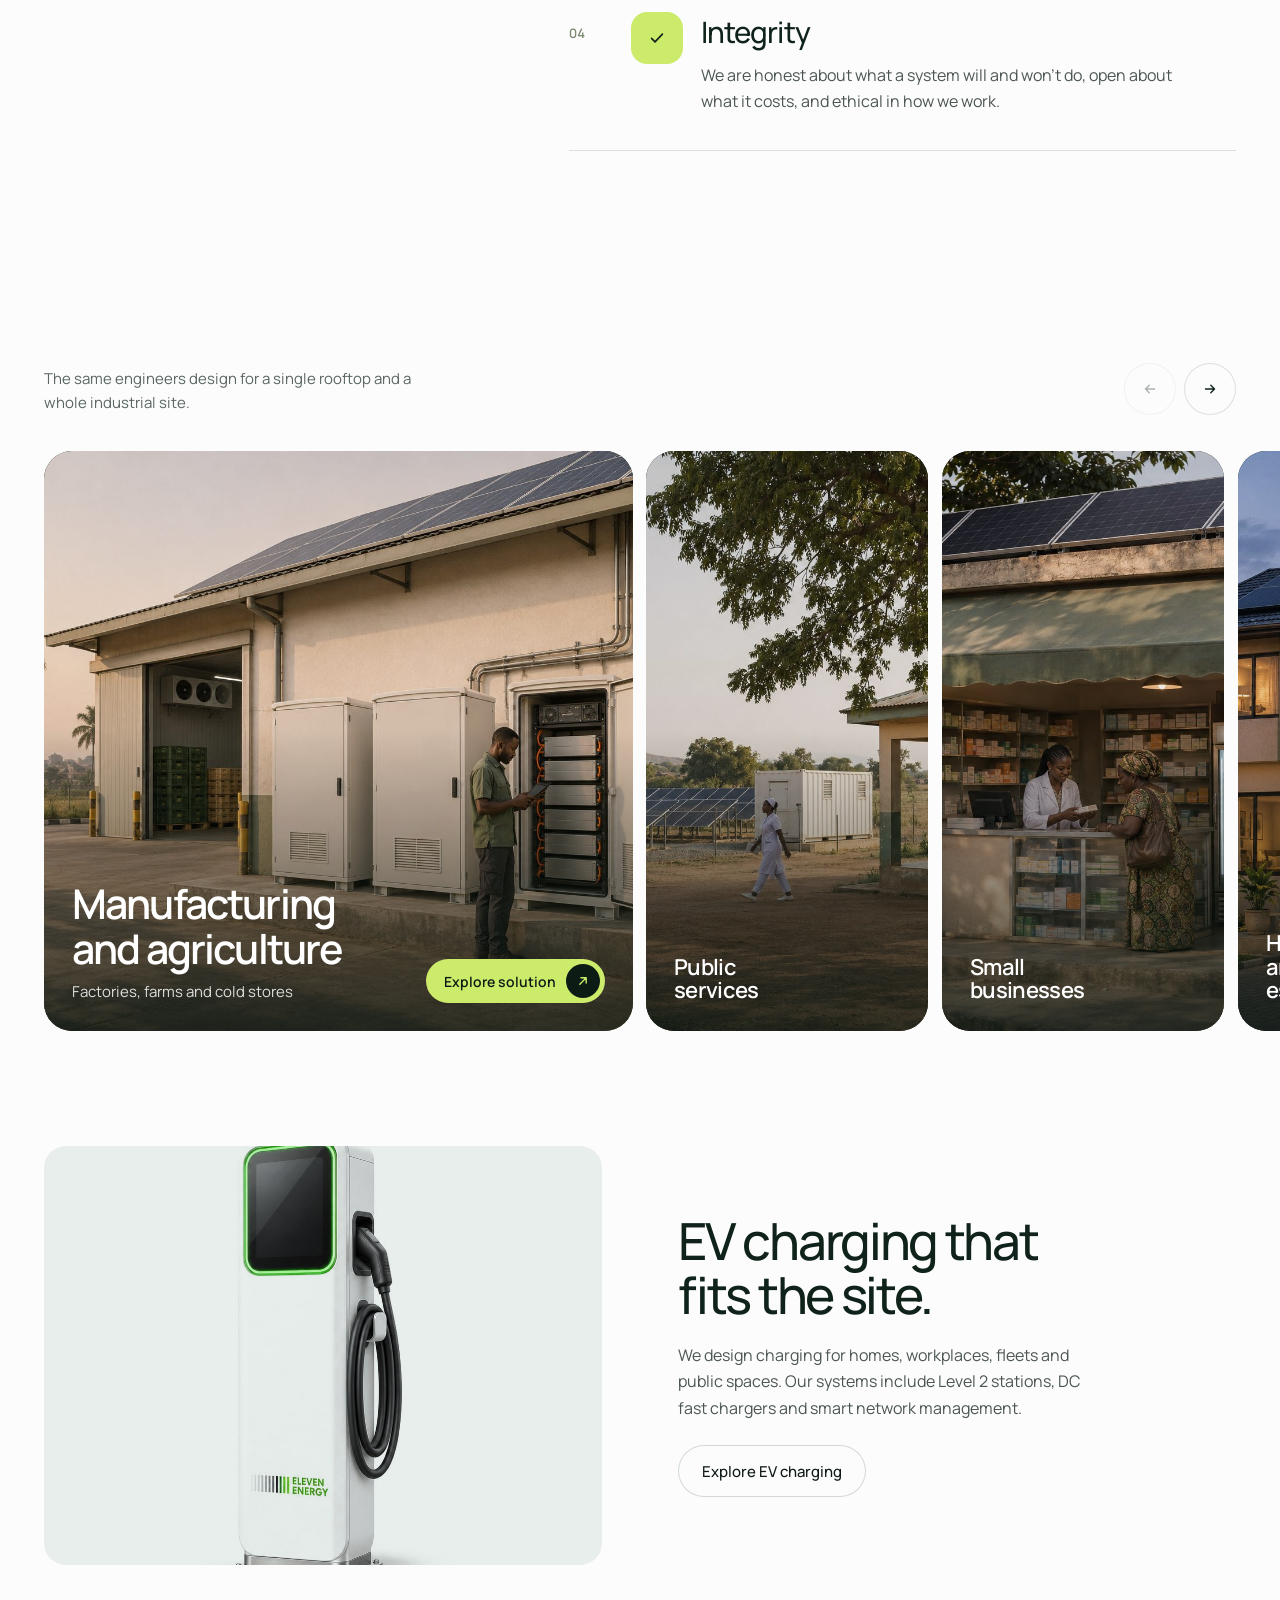
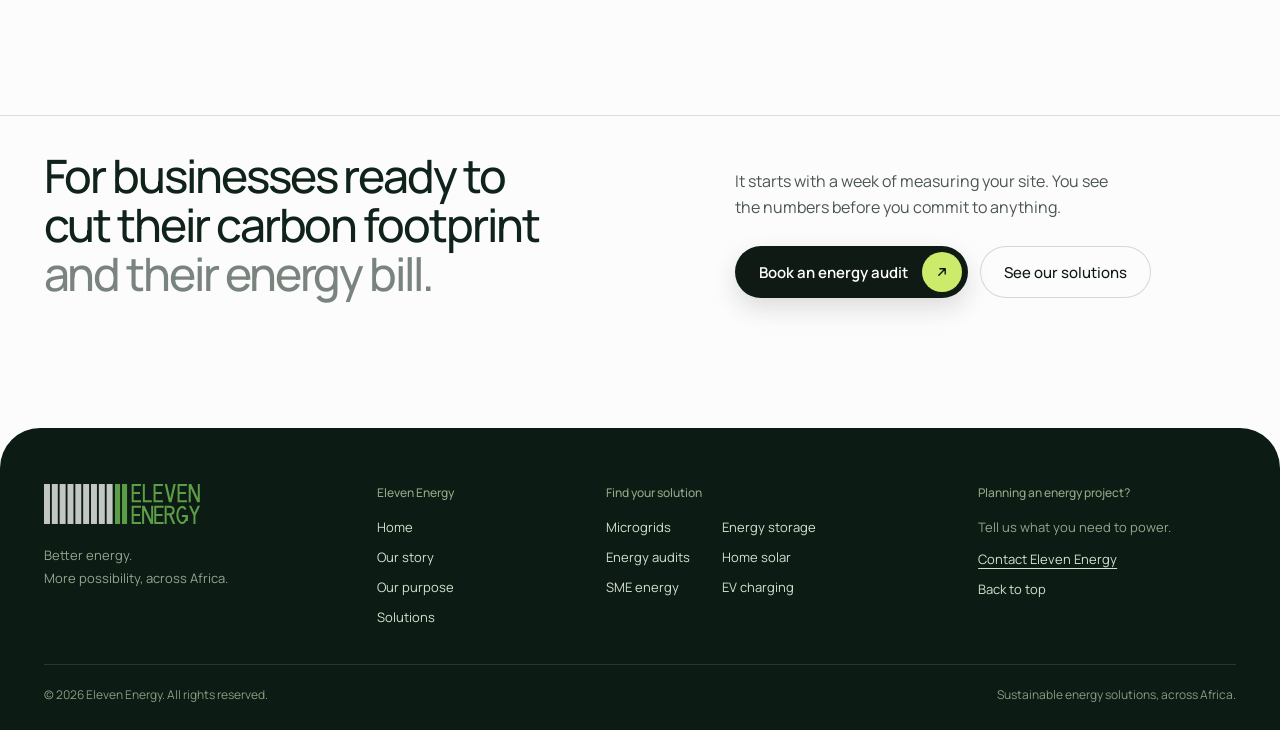
==== commit 16d68299: "Match About sector carousel to homepage scrolling" ====
--- a/about.html
+++ b/about.html
@@ -9,7 +9,7 @@
   <link rel="preconnect" href="https://fonts.googleapis.com">
   <link rel="preconnect" href="https://fonts.gstatic.com" crossorigin>
   <link href="https://fonts.googleapis.com/css2?family=Manrope:wght@400;500;600;700&display=swap" rel="stylesheet">
-  <link rel="stylesheet" href="styles.css">
+  <link rel="stylesheet" href="styles.css?v=sectors">
 </head>
 <body class="sub">
 
@@ -131,15 +131,76 @@
       </div>
     </section>
 
-    <section class="ab-sectors" aria-labelledby="abSectorsTitle">
-      <div class="wrap">
-        <div class="ab-sectors-head">
+    <section class="sol ab-sectors" aria-labelledby="abSectorsTitle">
+      <div class="wrap ab-sectors-head">
+        <div>
           <h2 id="abSectorsTitle" class="words">Where our work goes.</h2>
           <p class="rise">The same engineers design for a single rooftop and a whole industrial site.</p>
         </div>
-      </div>
-      <div class="ab-sector-row">
-        <a class="ab-sector rise" style="--d:0" href="solutions.html#storage"><span class="ab-sector-img"><img src="assets/sol-storage.jpg" alt="Battery cabinets beside a cold-storage warehouse in Lagos" style="object-position:60% 50%" loading="lazy"></span><span class="ab-sector-txt"><b>Manufacturing and agriculture</b><small>Factories, farms and cold stores</small></span><span class="ab-sector-go" aria-hidden="true"><svg class="ico ico-16" aria-hidden="true"><use href="#i-arrow"/></svg></span></a><a class="ab-sector rise" style="--d:1" href="solutions.html#microgrids"><span class="ab-sector-img"><img src="assets/sol-microgrids.jpg" alt="A rural clinic in northern Nigeria with a solar microgrid" style="object-position:62% 50%" loading="lazy"></span><span class="ab-sector-txt"><b>Public services</b><small>Clinics, schools and community centres</small></span><span class="ab-sector-go" aria-hidden="true"><svg class="ico ico-16" aria-hidden="true"><use href="#i-arrow"/></svg></span></a><a class="ab-sector rise" style="--d:2" href="solutions.html#sme"><span class="ab-sector-img"><img src="assets/sol-sme.jpg" alt="A pharmacy in Ibadan running on rooftop solar" style="object-position:62% 50%" loading="lazy"></span><span class="ab-sector-txt"><b>Small businesses</b><small>Shops, pharmacies and workshops</small></span><span class="ab-sector-go" aria-hidden="true"><svg class="ico ico-16" aria-hidden="true"><use href="#i-arrow"/></svg></span></a><a class="ab-sector rise" style="--d:3" href="solutions.html#home"><span class="ab-sector-img"><img src="assets/sol-home.jpg" alt="A family home in Lekki with rooftop solar at dusk" style="object-position:50% 50%" loading="lazy"></span><span class="ab-sector-txt"><b>Homes and estates</b><small>From one roof to a whole estate</small></span><span class="ab-sector-go" aria-hidden="true"><svg class="ico ico-16" aria-hidden="true"><use href="#i-arrow"/></svg></span></a><a class="ab-sector rise" style="--d:4" href="solutions.html#ev"><span class="ab-sector-img"><img src="assets/sol-ev.jpg" alt="An electric car charging under a solar carport in Abuja" style="object-position:55% 50%" loading="lazy"></span><span class="ab-sector-txt"><b>Commercial hubs</b><small>Offices, malls and car parks</small></span><span class="ab-sector-go" aria-hidden="true"><svg class="ico ico-16" aria-hidden="true"><use href="#i-arrow"/></svg></span></a>
+        <div class="fs-arrows">
+          <button class="fs-step" type="button" data-step="-1" aria-label="Previous sector" aria-controls="abSectorTrack" disabled><svg class="ico ico-16" aria-hidden="true"><use href="#i-arrow"/></svg></button>
+          <button class="fs-step" type="button" data-step="1" aria-label="Next sector" aria-controls="abSectorTrack"><svg class="ico ico-16" aria-hidden="true"><use href="#i-arrow"/></svg></button>
+        </div>
+      </div>
+      <div class="fs-track" id="abSectorTrack" tabindex="0" aria-label="Sectors, drag or use the arrows">
+        <div class="fs-rail">
+          <article class="fs-slide is-active" aria-roledescription="slide" aria-label="1 of 5: Manufacturing and agriculture">
+            <div class="fs-media"><img src="assets/sol-storage.jpg" alt="Battery cabinets beside a cold-storage warehouse in Lagos" style="object-position:60% 50%" loading="lazy"></div>
+            <button class="fs-open" type="button" data-fs-open="0" aria-label="Show Manufacturing and agriculture"></button>
+            <div class="fs-copy">
+              <div class="fs-text">
+                <h3>Manufacturing and agriculture</h3>
+                <div class="fs-more"><p class="fs-line">Factories, farms and cold stores</p></div>
+              </div>
+              <a class="fs-cta" href="solutions.html#storage">Explore solution<span><svg class="ico ico-16" aria-hidden="true"><use href="#i-arrow"/></svg></span></a>
+            </div>
+          </article>
+          <article class="fs-slide" aria-roledescription="slide" aria-label="2 of 5: Public services">
+            <div class="fs-media"><img src="assets/sol-microgrids.jpg" alt="A rural clinic in northern Nigeria with a solar microgrid" style="object-position:62% 50%" loading="lazy"></div>
+            <button class="fs-open" type="button" data-fs-open="1" aria-label="Show Public services"></button>
+            <div class="fs-copy">
+              <div class="fs-text">
+                <h3>Public services</h3>
+                <div class="fs-more"><p class="fs-line">Clinics, schools and community centres</p></div>
+              </div>
+              <a class="fs-cta" href="solutions.html#microgrids">Explore solution<span><svg class="ico ico-16" aria-hidden="true"><use href="#i-arrow"/></svg></span></a>
+            </div>
+          </article>
+          <article class="fs-slide" aria-roledescription="slide" aria-label="3 of 5: Small businesses">
+            <div class="fs-media"><img src="assets/sol-sme.jpg" alt="A pharmacy in Ibadan running on rooftop solar" style="object-position:62% 50%" loading="lazy"></div>
+            <button class="fs-open" type="button" data-fs-open="2" aria-label="Show Small businesses"></button>
+            <div class="fs-copy">
+              <div class="fs-text">
+                <h3>Small businesses</h3>
+                <div class="fs-more"><p class="fs-line">Shops, pharmacies and workshops</p></div>
+              </div>
+              <a class="fs-cta" href="solutions.html#sme">Explore solution<span><svg class="ico ico-16" aria-hidden="true"><use href="#i-arrow"/></svg></span></a>
+            </div>
+          </article>
+          <article class="fs-slide" aria-roledescription="slide" aria-label="4 of 5: Homes and estates">
+            <div class="fs-media"><img src="assets/sol-home.jpg" alt="A family home in Lekki with rooftop solar at dusk" style="object-position:50% 50%" loading="lazy"></div>
+            <button class="fs-open" type="button" data-fs-open="3" aria-label="Show Homes and estates"></button>
+            <div class="fs-copy">
+              <div class="fs-text">
+                <h3>Homes and estates</h3>
+                <div class="fs-more"><p class="fs-line">From one roof to a whole estate</p></div>
+              </div>
+              <a class="fs-cta" href="solutions.html#home">Explore solution<span><svg class="ico ico-16" aria-hidden="true"><use href="#i-arrow"/></svg></span></a>
+            </div>
+          </article>
+          <article class="fs-slide" aria-roledescription="slide" aria-label="5 of 5: Commercial hubs">
+            <div class="fs-media"><img src="assets/sol-ev.jpg" alt="An electric car charging under a solar carport in Abuja" style="object-position:55% 50%" loading="lazy"></div>
+            <button class="fs-open" type="button" data-fs-open="4" aria-label="Show Commercial hubs"></button>
+            <div class="fs-copy">
+              <div class="fs-text">
+                <h3>Commercial hubs</h3>
+                <div class="fs-more"><p class="fs-line">Offices, malls and car parks</p></div>
+              </div>
+              <a class="fs-cta" href="solutions.html#ev">Explore solution<span><svg class="ico ico-16" aria-hidden="true"><use href="#i-arrow"/></svg></span></a>
+            </div>
+          </article>
+        </div>
+        <div class="fs-cursor" aria-hidden="true">Drag</div>
       </div>
     </section>
 
@@ -280,6 +341,6 @@
     </div>
   </div>
 
-  <script src="script.js"></script>
+  <script src="script.js?v=sectors"></script>
 </body>
 </html>
--- a/styles.css
+++ b/styles.css
@@ -878,22 +878,18 @@
 .val p { margin: 12px 0 0; max-width: 50ch; font-size: 16px; line-height: 1.65; color: #4B5651; }
 
 /* About · sectors */
-.ab-sectors { padding-top: 150px; }
-.ab-sectors-head { display: flex; align-items: flex-end; justify-content: space-between; gap: 40px; }
+
+.ab-sectors { padding-block: 150px 0; }
+.ab-sectors-head { display: flex; align-items: flex-end; justify-content: space-between; gap: 24px; }
 .ab-sectors-head h2 { margin: 0; font-size: clamp(38px, 4.2vw, 60px); line-height: 1; font-weight: 500; letter-spacing: -0.05em; }
-.ab-sectors-head p { margin: 0; max-width: 32ch; font-size: 15px; line-height: 1.6; color: #5A6660; }
-.ab-sector-row { display: grid; grid-template-columns: repeat(5, minmax(0, 1fr)); gap: 14px; max-width: 1240px; margin: 44px auto 0; padding: 0 var(--gutter); box-sizing: content-box; }
-@media (min-width: 1289px) { .ab-sector-row { padding-inline: 0; } }
-.ab-sector { position: relative; display: block; color: inherit; text-decoration: none; }
-.ab-sector-img { display: block; aspect-ratio: 3 / 4; border-radius: 22px; overflow: hidden; background: #E9EDE6; }
-.ab-sector-img img { width: 100%; height: 100%; object-fit: cover; transition: transform 1s var(--ease); }
-.ab-sector:hover .ab-sector-img img { transform: scale(1.05); }
-.ab-sector-txt { display: grid; gap: 4px; padding: 16px 44px 0 2px; }
-.ab-sector-txt b { font-size: 16px; font-weight: 600; letter-spacing: -0.015em; }
-.ab-sector-txt small { font-size: 13px; color: #7C8A72; }
-.ab-sector-go { position: absolute; right: 2px; bottom: 4px; width: 34px; height: 34px; border-radius: 50%; display: grid; place-items: center; color: #10231A; box-shadow: inset 0 0 0 1px rgba(170, 184, 176, 0.5); transition: background .3s, transform .4s var(--ease); }
-.ab-sector:hover .ab-sector-go { background: var(--volt); box-shadow: none; transform: rotate(45deg); }
-
+.ab-sectors-head p { margin: 12px 0 0; max-width: 45ch; font-size: 15px; line-height: 1.6; color: #5A6660; }
+.ab-sectors .fs-rail { padding-inline-end: max(var(--edge), calc(100vw - var(--edge) - var(--open))); }
+.ab-sectors .fs-copy h3 { white-space: normal; }
+.ab-sectors .fs-cta:focus-visible { outline: 2px solid #fff; }
+@media (max-width: 760px) {
+  .ab-sectors { --tall: 480px; padding-bottom: 0; }
+  .ab-sectors .fs-rail { padding-inline-end: max(var(--gutter), calc(100vw - var(--gutter) - min(84vw, 380px))); }
+}
 .ab-charging {
   display: grid;
   grid-template-columns: minmax(0, 1fr) minmax(0, 1fr);
@@ -991,17 +987,6 @@
   .ab-values-grid { grid-template-columns: 1fr; gap: 36px; }
   .ab-values-head { position: static; }
   .ab-team { max-width: 100%; aspect-ratio: 16 / 11; }
-  .ab-sector-row {
-    display: flex;
-    gap: 12px;
-    overflow-x: auto;
-    scroll-snap-type: x mandatory;
-    scroll-padding-inline: var(--gutter);
-    scrollbar-width: none;
-    padding-bottom: 4px;
-  }
-  .ab-sector-row::-webkit-scrollbar { display: none; }
-  .ab-sector { flex: none; width: min(60vw, 280px); scroll-snap-align: start; }
   .pg-cta-grid { grid-template-columns: 1fr; gap: 32px; }
   .process { grid-template-columns: repeat(2, minmax(0, 1fr)); }
 }
@@ -1025,7 +1010,7 @@
   .val { grid-template-columns: 44px minmax(0, 1fr); padding: 28px 0; }
   .val-num { display: none; }
   .val-ico { width: 44px; height: 44px; border-radius: 14px; }
-  .ab-sectors-head { flex-direction: column; align-items: flex-start; gap: 14px; }
+  .ab-sectors-head { align-items: flex-end; gap: 14px; }
   .pg-cta { padding: 100px 0 90px; }
   .pg-process { padding-top: 100px; }
   .process { grid-template-columns: 1fr; }
